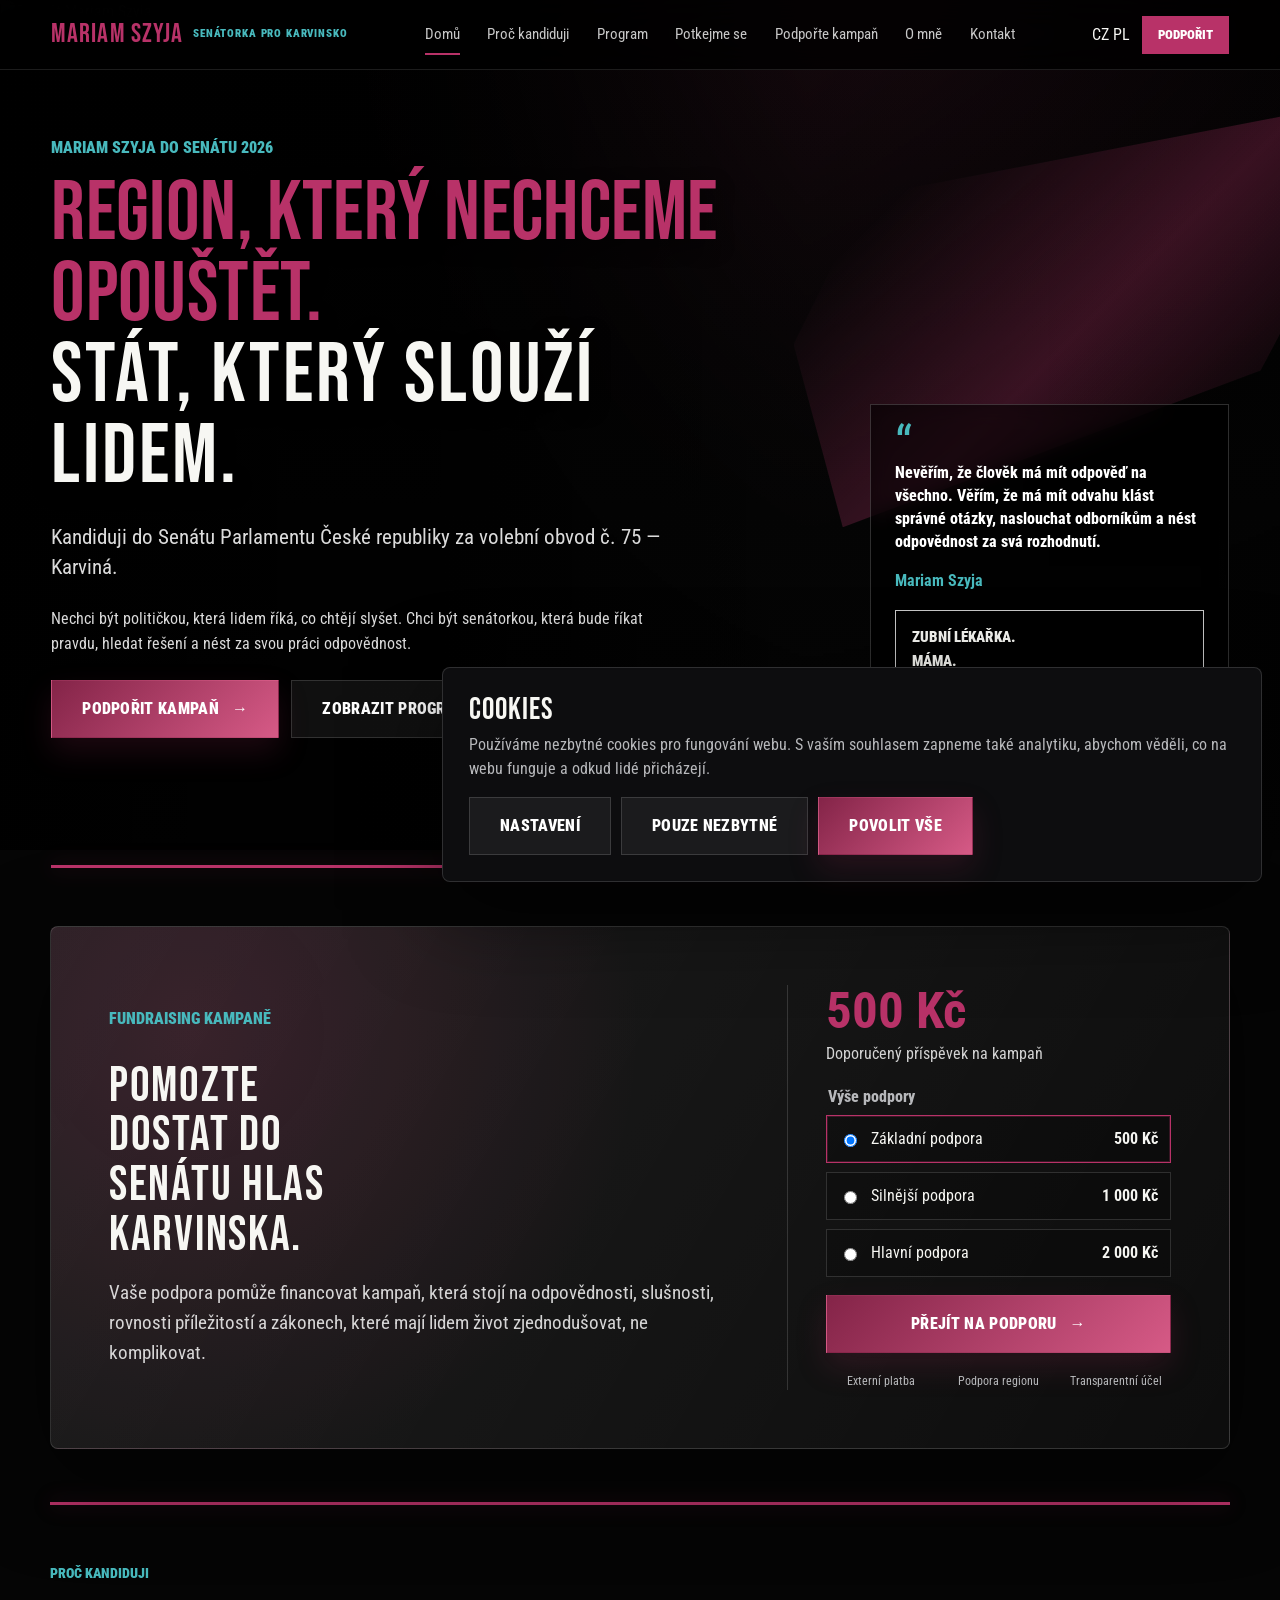
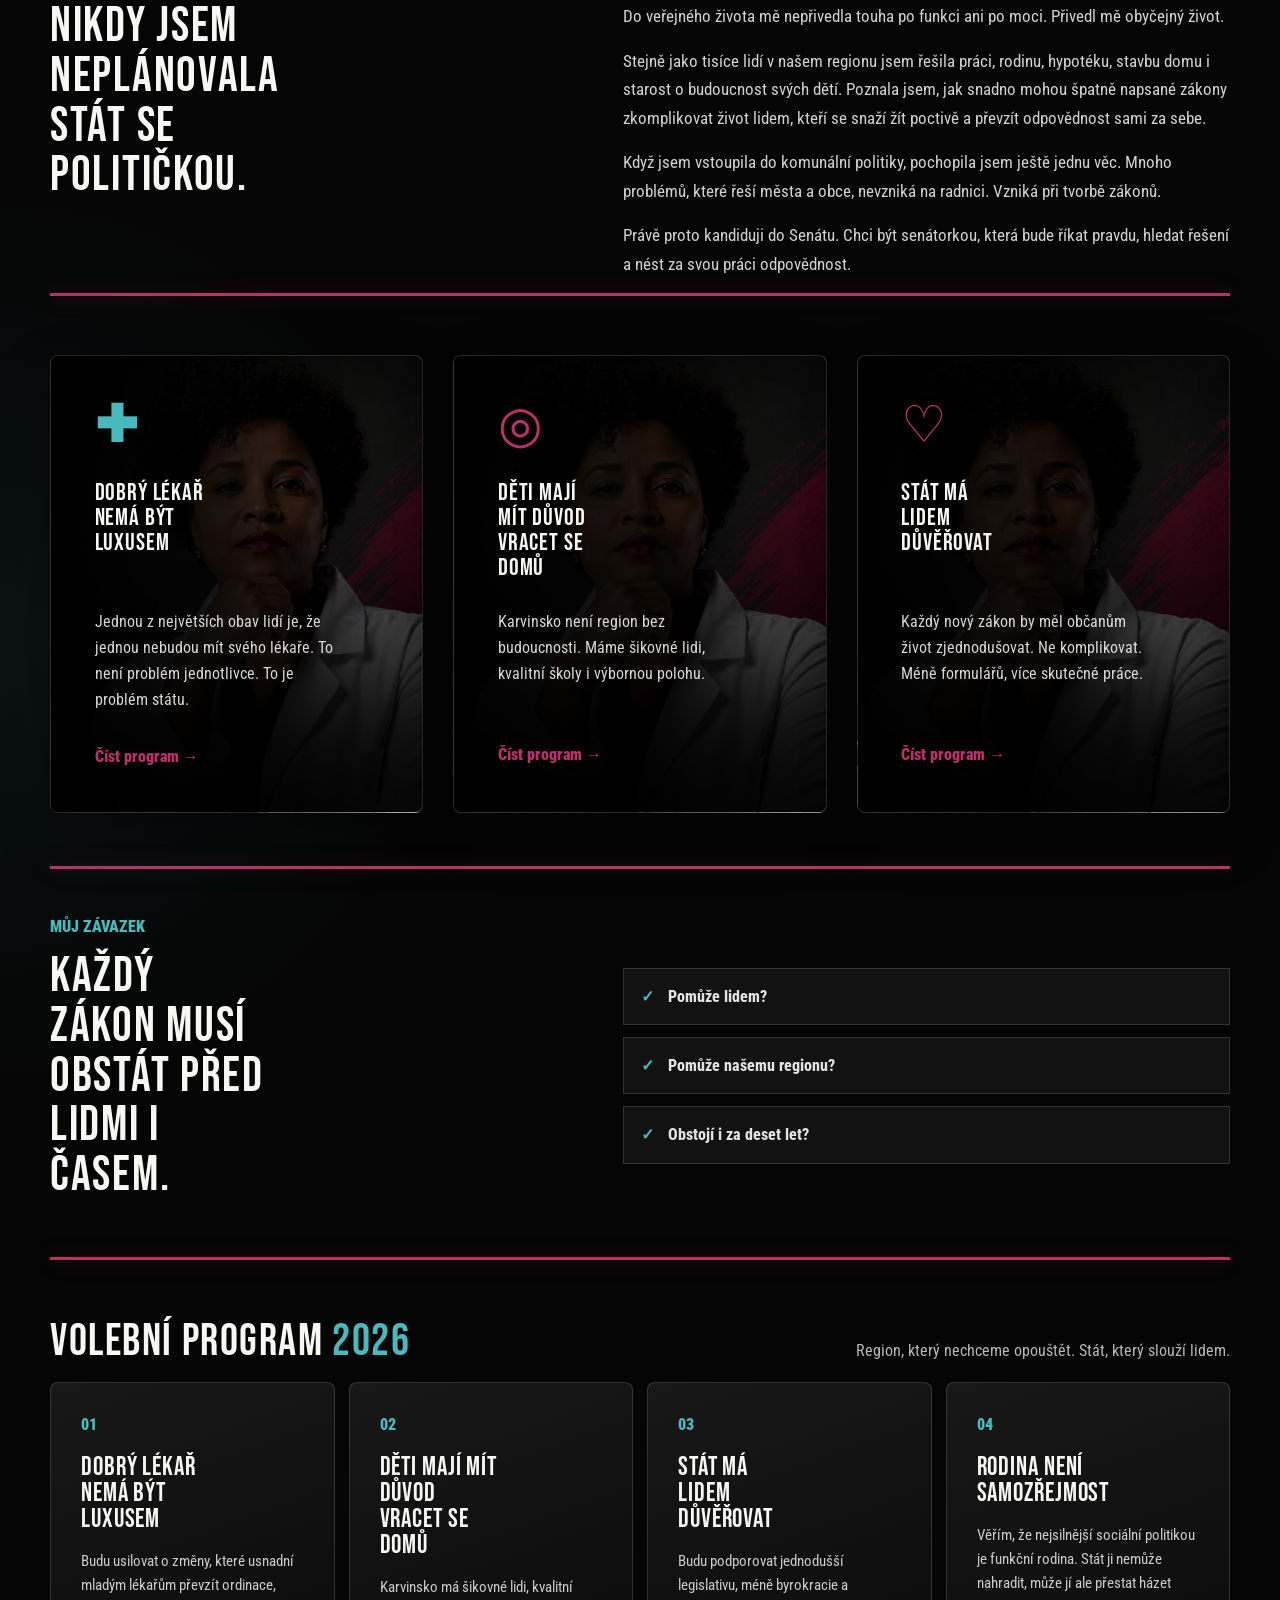
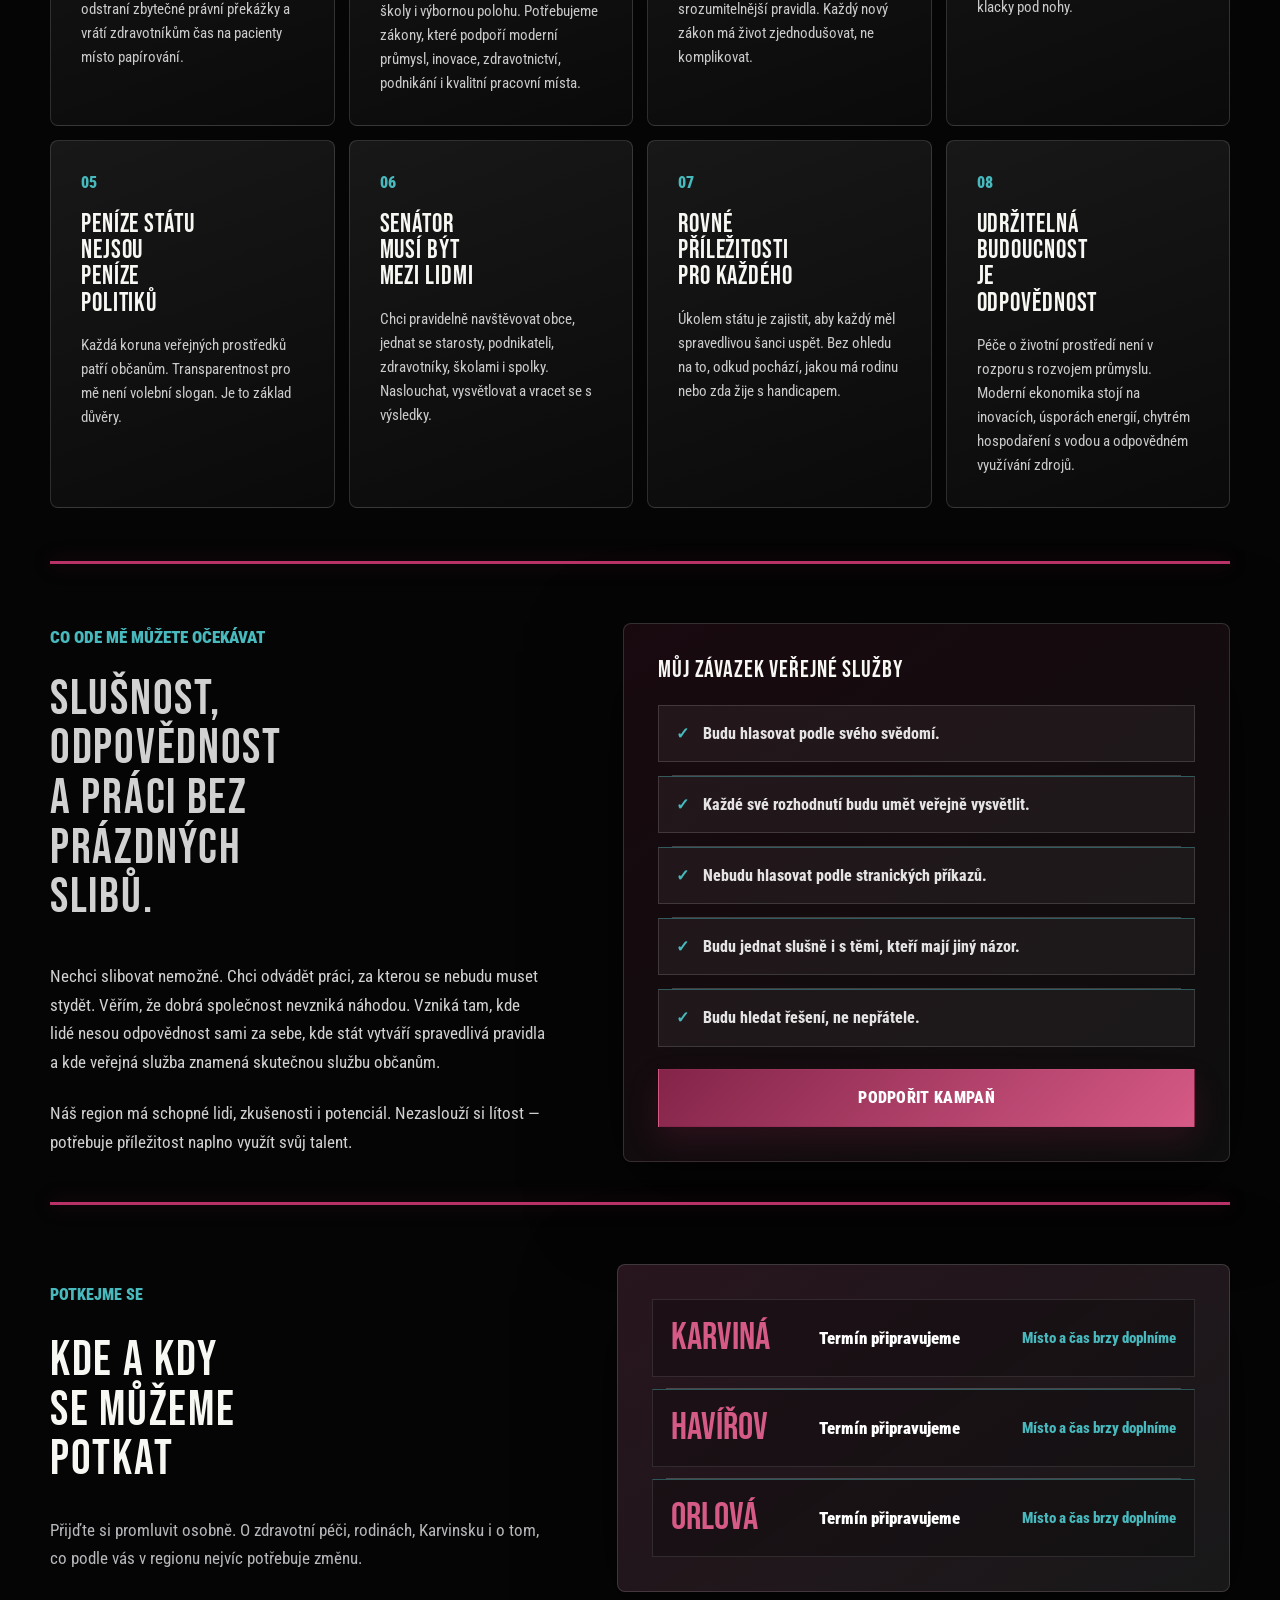
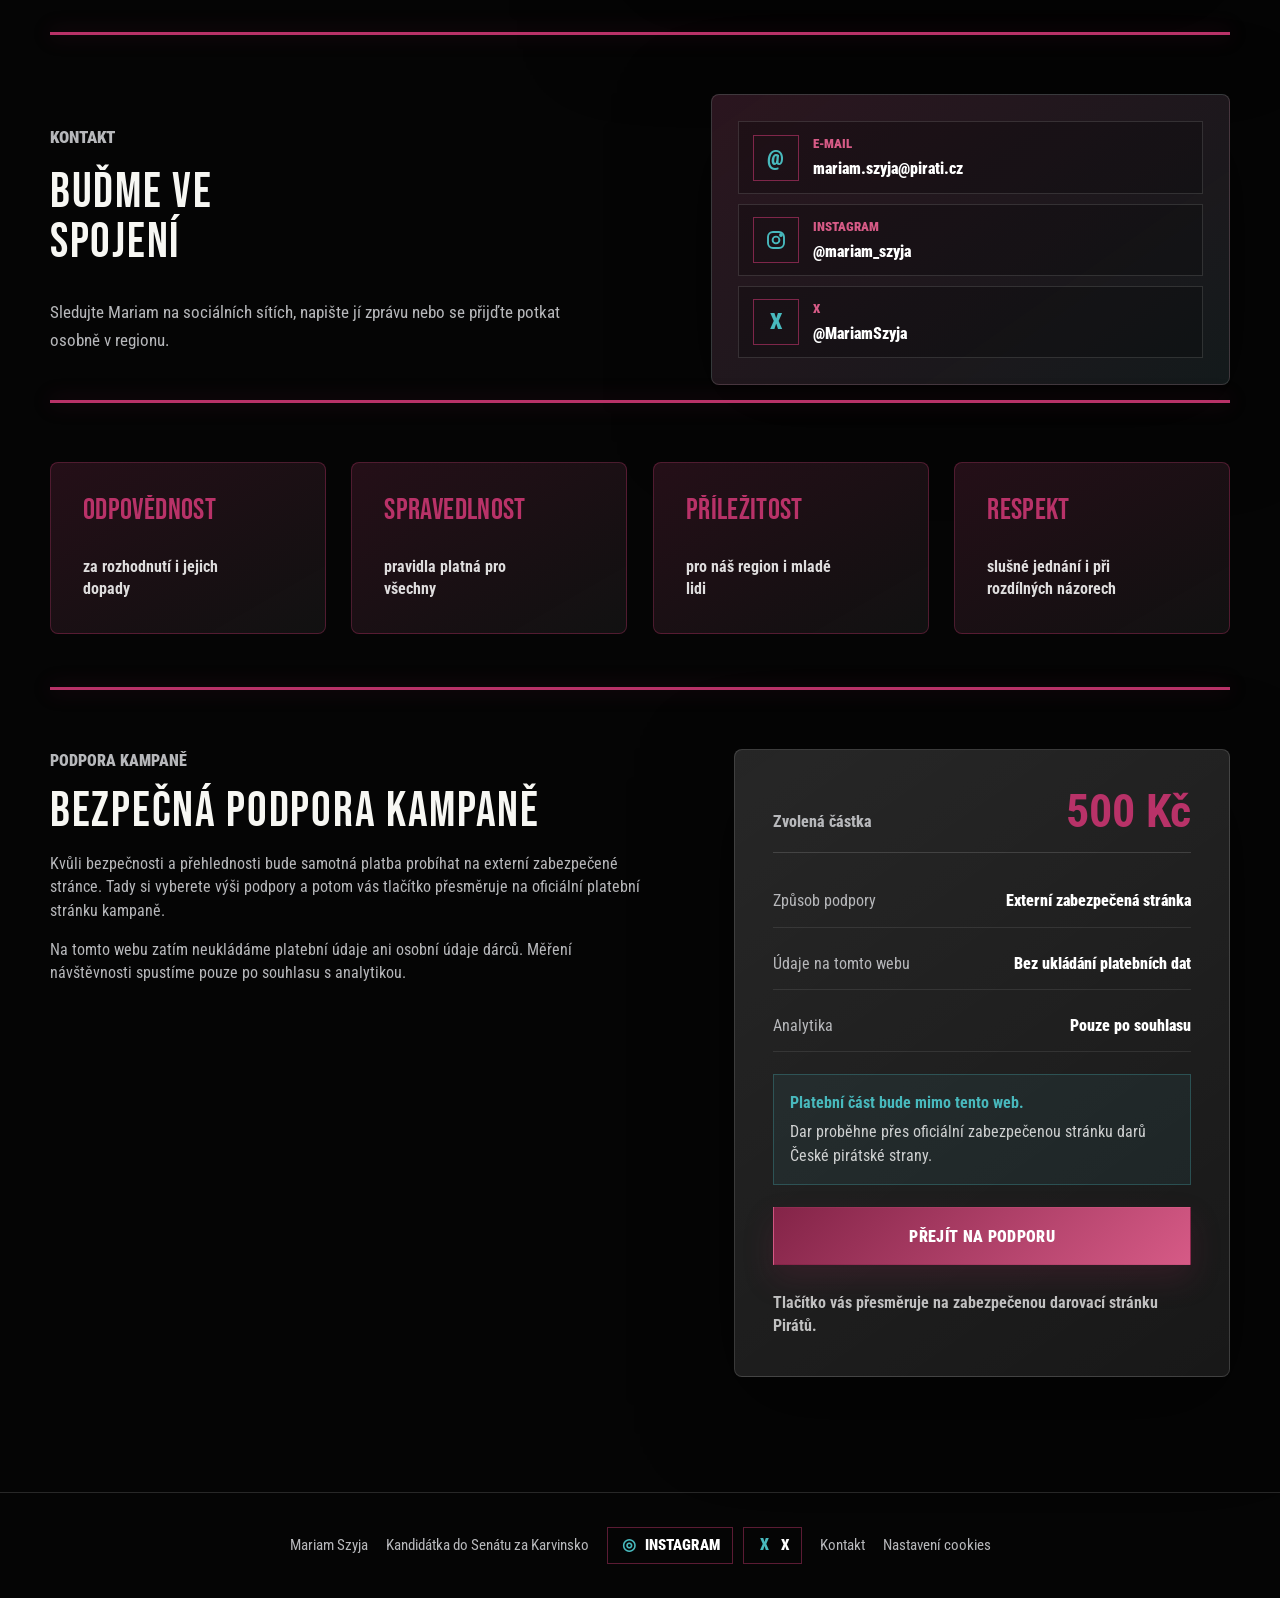
==== index.html @ 15483154 "Update index.html" ====
<!doctype html>
<html lang="cs">
  <head>
    <meta charset="utf-8" />
    <meta name="viewport" content="width=device-width, initial-scale=1" />
    <meta
      name="description"
      content="Fundraisingová podpora senátní kampaně Mariam Szyja za odpovědnost, rovné příležitosti a region, který nechceme opouštět."
    />
    <meta name="referrer" content="strict-origin-when-cross-origin" />
    <title>Mariam Szyja | Podpořte kampaň</title>
    <link rel="preconnect" href="https://fonts.googleapis.com" />
    <link rel="preconnect" href="https://fonts.gstatic.com" crossorigin />
    <link rel="alternate" hreflang="cs" href="https://mariamszyja.cz/" />
    <link rel="alternate" hreflang="pl" href="https://mariamszyja.cz/pl/" />
    <link
      href="https://fonts.googleapis.com/css2?family=Bebas+Neue&family=Roboto+Condensed:wght@400;500;700;900&display=swap"
      rel="stylesheet"
    />
    <link rel="stylesheet" href="styles.css" />
  </head>
  <body>
    <header class="site-header">
      <a class="brand" href="#uvod" aria-label="Mariam Szyja domů">
        <strong>Mariam Szyja</strong>
        <span>Senátorka pro Karvinsko</span>
      </a>
      <nav aria-label="Hlavní navigace">
        <a class="active" href="#uvod">Domů</a>
        <a href="#proc">Proč kandiduji</a>
        <a href="#program">Program</a>
        <a href="#potkejme-se">Potkejme se</a>
        <a href="#podpora">Podpořte kampaň</a>
        <a href="#omne">O mně</a>
        <a href="#kontakt">Kontakt</a>
      </nav>
      <div class="header-actions">
        <div class="language-switch" aria-label="Jazyk">
          <a class="active" href="index.html">CZ</a>
          <a href="pl/index.html">PL</a>
        </div>
        <a class="header-cta" href="#podpora">Podpořit</a>
      </div>
    </header>

    <main>
      <section class="hero" id="uvod">
        <img src="hero-mariam-real.jpg" alt="Portrét Mariam Szyja" />
        <div class="hero-shade"></div>
        <div class="hero-copy">
          <p class="eyebrow">Mariam Szyja do Senátu 2026</p>
          <h1><span>Region, který nechceme opouštět.</span> Stát, který slouží lidem.</h1>
          <p class="lead">
            Kandiduji do Senátu Parlamentu České republiky za volební obvod
            č. 75 — Karviná.
          </p>
          <p class="lead secondary-lead">
            Nechci být političkou, která lidem říká, co chtějí slyšet. Chci
            být senátorkou, která bude říkat pravdu, hledat řešení a nést za
            svou práci odpovědnost.
          </p>
          <div class="hero-actions">
            <a class="button primary" href="#podpora">Podpořit kampaň <span>→</span></a>
            <a class="button secondary" href="#program">Zobrazit program</a>
          </div>
        </div>
        <aside class="quote-panel" aria-label="Citát">
          <span class="quote-mark">“</span>
          <p>Nevěřím, že člověk má mít odpověď na všechno. Věřím, že má mít odvahu klást správné otázky, naslouchat odborníkům a nést odpovědnost za svá rozhodnutí.</p>
          <strong>Mariam Szyja</strong>
          <div class="role-box">
            <span>Zubní lékařka.</span>
            <span>Máma.</span>
            <span>Karvináčka.</span>
            <span>Kandidátka do Senátu.</span>
          </div>
        </aside>
      </section>

      <section class="fundraising-strip" id="podpora">
        <div class="fundraising-copy">
          <p class="eyebrow">Fundraising kampaně</p>
          <h2>Pomozte dostat do Senátu hlas Karvinska.</h2>
          <p>
            Vaše podpora pomůže financovat kampaň, která stojí na odpovědnosti,
            slušnosti, rovnosti příležitostí a zákonech, které mají lidem život
            zjednodušovat, ne komplikovat.
          </p>
        </div>
        <div class="donation-panel">
          <div class="price-line">
            <strong data-active-price>500 Kč</strong>
            <span>Doporučený příspěvek na kampaň</span>
          </div>
          <fieldset class="option-group">
            <legend>Výše podpory</legend>
            <label>
              <input type="radio" name="variant" value="support500" checked />
              <span>Základní podpora</span>
              <strong>500 Kč</strong>
            </label>
            <label>
              <input type="radio" name="variant" value="support1000" />
              <span>Silnější podpora</span>
              <strong>1 000 Kč</strong>
            </label>
            <label>
              <input type="radio" name="variant" value="support2000" />
              <span>Hlavní podpora</span>
              <strong>2 000 Kč</strong>
            </label>
          </fieldset>
          <div class="quantity is-hidden">
            <span>Množství</span>
            <button type="button" data-qty-minus aria-label="Snížit množství">−</button>
            <output data-qty>1</output>
            <button type="button" data-qty-plus aria-label="Zvýšit množství">+</button>
          </div>
          <button class="button primary wide" type="button" data-add-cart>Přejít na podporu <span>→</span></button>
          <div class="micro-benefits">
            <span>Externí platba</span>
            <span>Podpora regionu</span>
            <span>Transparentní účel</span>
          </div>
        </div>
      </section>

      <!-- Calendar sales block is intentionally hidden until the calendar is ready. Remove is-hidden and aria-hidden to restore it. -->
      <section class="product-strip is-hidden" id="produkt" aria-hidden="true">
        <div class="calendar-cover" aria-label="Náhled kalendáře">
          <div class="binder"></div>
          <div class="cover-art">
            <span>MARIAM</span>
            <strong>SZYJA</strong>
            <em>2027</em>
            <small>12 měsíců odvahy</small>
          </div>
        </div>
        <div class="product-copy">
          <h2>Kalendář Mariam Szyja 2027</h2>
          <p class="cyan">12 měsíců odvahy</p>
          <ul>
            <li>Inspirativní fotografie z našeho regionu</li>
            <li>Silné myšlenky, které spojují</li>
            <li>Podpora kampaně za dostupnější péči na Karvinsku</li>
          </ul>
        </div>
        <div class="buy-panel">
          <div class="price-line">
            <strong data-active-price>1 000 Kč</strong>
            <span>Limitovaná edice 2027 ks</span>
          </div>
          <fieldset class="option-group">
            <legend>Varianta</legend>
            <label>
              <input type="radio" name="calendarVariant" value="classic" checked />
              <span>Kalendář 2027</span>
              <strong>1 000 Kč</strong>
            </label>
            <label>
              <input type="radio" name="calendarVariant" value="gift" />
              <span>Dárkové balení</span>
              <strong>1 200 Kč</strong>
            </label>
            <label>
              <input type="radio" name="calendarVariant" value="set" />
              <span>Sada 3 kusů</span>
              <strong>2 700 Kč</strong>
            </label>
          </fieldset>
          <div class="quantity">
            <span>Množství</span>
            <button type="button" data-qty-minus aria-label="Snížit množství">−</button>
            <output data-qty>1</output>
            <button type="button" data-qty-plus aria-label="Zvýšit množství">+</button>
          </div>
          <button class="button primary wide" type="button" data-add-cart>Koupit teď <span>▢</span></button>
          <div class="micro-benefits">
            <span>Rychlé doručení</span>
            <span>Platba převodem</span>
            <span>Osobní odběr</span>
          </div>
        </div>
      </section>

      <section class="story-section" id="omne">
        <div class="section-kicker">Proč kandiduji</div>
        <div class="story-grid">
          <h2>Nikdy jsem neplánovala stát se političkou.</h2>
          <div class="story-copy">
            <p>
              Do veřejného života mě nepřivedla touha po funkci ani po moci.
              Přivedl mě obyčejný život.
            </p>
            <p>
              Stejně jako tisíce lidí v našem regionu jsem řešila práci,
              rodinu, hypotéku, stavbu domu i starost o budoucnost svých dětí.
              Poznala jsem, jak snadno mohou špatně napsané zákony zkomplikovat
              život lidem, kteří se snaží žít poctivě a převzít odpovědnost
              sami za sebe.
            </p>
            <p>
              Když jsem vstoupila do komunální politiky, pochopila jsem ještě
              jednu věc. Mnoho problémů, které řeší města a obce, nevzniká na
              radnici. Vzniká při tvorbě zákonů.
            </p>
            <p>
              Právě proto kandiduji do Senátu. Chci být senátorkou, která bude
              říkat pravdu, hledat řešení a nést za svou práci odpovědnost.
            </p>
          </div>
        </div>
      </section>

      <section class="reason-grid" id="proc">
        <article>
          <span class="card-icon cyan card-icon-left">✚</span>
          <h3>Dobrý lékař nemá být luxusem</h3>
          <p>
            Jednou z největších obav lidí je, že jednou nebudou mít svého
            lékaře. To není problém jednotlivce. To je problém státu.
          </p>
          <a href="#program">Číst program →</a>
        </article>
        <article id="pece">
          <span class="card-icon magenta card-icon-left">◎</span>
          <h3>Děti mají mít důvod vracet se domů</h3>
          <p>
            Karvinsko není region bez budoucnosti. Máme šikovné lidi, kvalitní
            školy i výbornou polohu.
          </p>
          <a href="#program">Číst program →</a>
        </article>
        <article id="duvera">
          <span class="card-icon magenta card-icon-left">♡</span>
          <h3>Stát má lidem důvěřovat</h3>
          <p>
            Každý nový zákon by měl občanům život zjednodušovat. Ne komplikovat.
            Méně formulářů, více skutečné práce.
          </p>
          <a href="#program">Číst program →</a>
        </article>
      </section>

      <section class="campaign-section" id="zavazek">
        <div>
          <p class="eyebrow">Můj závazek</p>
          <h2>Každý zákon musí obstát před lidmi i časem.</h2>
        </div>
        <div class="priority-list">
          <span>Pomůže lidem?</span>
          <span>Pomůže našemu regionu?</span>
          <span>Obstojí i za deset let?</span>
        </div>
      </section>

      <section class="program-section" id="program">
        <div class="section-head program-head">
          <h2>Volební program <span>2026</span></h2>
          <p>
            Region, který nechceme opouštět. Stát, který slouží lidem.
          </p>
        </div>
        <div class="program-grid">
          <article>
            <span>01</span>
            <h3>Dobrý lékař nemá být luxusem</h3>
            <p>
              Budu usilovat o změny, které usnadní mladým lékařům převzít
              ordinace, odstraní zbytečné právní překážky a vrátí zdravotníkům
              čas na pacienty místo papírování.
            </p>
          </article>
          <article>
            <span>02</span>
            <h3>Děti mají mít důvod vracet se domů</h3>
            <p>
              Karvinsko má šikovné lidi, kvalitní školy i výbornou polohu.
              Potřebujeme zákony, které podpoří moderní průmysl, inovace,
              zdravotnictví, podnikání i kvalitní pracovní místa.
            </p>
          </article>
          <article>
            <span>03</span>
            <h3>Stát má lidem důvěřovat</h3>
            <p>
              Budu podporovat jednodušší legislativu, méně byrokracie a
              srozumitelnější pravidla. Každý nový zákon má život zjednodušovat,
              ne komplikovat.
            </p>
          </article>
          <article>
            <span>04</span>
            <h3>Rodina není samozřejmost</h3>
            <p>
              Věřím, že nejsilnější sociální politikou je funkční rodina. Stát
              ji nemůže nahradit, může jí ale přestat házet klacky pod nohy.
            </p>
          </article>
          <article>
            <span>05</span>
            <h3>Peníze státu nejsou peníze politiků</h3>
            <p>
              Každá koruna veřejných prostředků patří občanům. Transparentnost
              pro mě není volební slogan. Je to základ důvěry.
            </p>
          </article>
          <article>
            <span>06</span>
            <h3>Senátor musí být mezi lidmi</h3>
            <p>
              Chci pravidelně navštěvovat obce, jednat se starosty,
              podnikateli, zdravotníky, školami i spolky. Naslouchat,
              vysvětlovat a vracet se s výsledky.
            </p>
          </article>
          <article>
            <span>07</span>
            <h3>Rovné příležitosti pro každého</h3>
            <p>
              Úkolem státu je zajistit, aby každý měl spravedlivou šanci uspět.
              Bez ohledu na to, odkud pochází, jakou má rodinu nebo zda žije s
              handicapem.
            </p>
          </article>
          <article>
            <span>08</span>
            <h3>Udržitelná budoucnost je odpovědnost</h3>
            <p>
              Péče o životní prostředí není v rozporu s rozvojem průmyslu.
              Moderní ekonomika stojí na inovacích, úsporách energií, chytrém
              hospodaření s vodou a odpovědném využívání zdrojů.
            </p>
          </article>
        </div>
      </section>

      <section class="support-section">
        <div class="support-copy">
          <p class="eyebrow">Co ode mě můžete očekávat</p>
          <h2>Slušnost, odpovědnost a práci bez prázdných slibů.</h2>
          <p>
            Nechci slibovat nemožné. Chci odvádět práci, za kterou se nebudu
            muset stydět. Věřím, že dobrá společnost nevzniká náhodou. Vzniká
            tam, kde lidé nesou odpovědnost sami za sebe, kde stát vytváří
            spravedlivá pravidla a kde veřejná služba znamená skutečnou službu
            občanům.
          </p>
          <p>
            Náš region má schopné lidi, zkušenosti i potenciál. Nezaslouží si
            lítost — potřebuje příležitost naplno využít svůj talent.
          </p>
        </div>
        <div class="support-list">
          <h3>Můj závazek veřejné služby</h3>
          <ul>
            <li>Budu hlasovat podle svého svědomí.</li>
            <li>Každé své rozhodnutí budu umět veřejně vysvětlit.</li>
            <li>Nebudu hlasovat podle stranických příkazů.</li>
            <li>Budu jednat slušně i s těmi, kteří mají jiný názor.</li>
            <li>Budu hledat řešení, ne nepřátele.</li>
          </ul>
          <a class="button primary wide" href="#podpora">Podpořit kampaň</a>
        </div>
      </section>

      <section class="meet-section" id="potkejme-se">
        <div class="meet-copy">
          <p class="eyebrow">Potkejme se</p>
          <h2>Kde a kdy se můžeme potkat</h2>
          <p>
            Přijďte si promluvit osobně. O zdravotní péči, rodinách, Karvinsku
            i o tom, co podle vás v regionu nejvíc potřebuje změnu.
          </p>
        </div>
        <div class="meet-card">
          <article>
            <span>Karviná</span>
            <strong>Termín připravujeme</strong>
            <small>Místo a čas brzy doplníme</small>
          </article>
          <article>
            <span>Havířov</span>
            <strong>Termín připravujeme</strong>
            <small>Místo a čas brzy doplníme</small>
          </article>
          <article>
            <span>Orlová</span>
            <strong>Termín připravujeme</strong>
            <small>Místo a čas brzy doplníme</small>
          </article>
        </div>
      </section>

      <section class="contact-section" id="kontakt">
        <div class="contact-copy">
          <p class="eyebrow">Kontakt</p>
          <h2>Buďme ve spojení</h2>
          <p>
            Sledujte Mariam na sociálních sítích, napište jí zprávu nebo se
            přijďte potkat osobně v regionu.
          </p>
        </div>
        <div class="contact-card">
          <a class="contact-link" href="mailto:mariam.szyja@pirati.cz">
            <span class="contact-icon" aria-hidden="true">@</span>
            <span>
              <small>E-mail</small>
              <strong>mariam.szyja@pirati.cz</strong>
            </span>
          </a>
          <a class="contact-link" href="https://www.instagram.com/mariam_szyja/" target="_blank" rel="noopener noreferrer">
            <span class="contact-icon" aria-hidden="true">
              <svg viewBox="0 0 24 24" role="img" focusable="false">
                <rect x="4" y="4" width="16" height="16" rx="5"></rect>
                <circle cx="12" cy="12" r="3.4"></circle>
                <circle cx="17" cy="7" r="1"></circle>
              </svg>
            </span>
            <span>
              <small>Instagram</small>
              <strong>@mariam_szyja</strong>
            </span>
          </a>
          <a class="contact-link" href="https://x.com/MariamSzyja" target="_blank" rel="noopener noreferrer">
            <span class="contact-icon" aria-hidden="true">
              X
            </span>
            <span>
              <small>X</small>
              <strong>@MariamSzyja</strong>
            </span>
          </a>
        </div>
      </section>

      <!-- Calendar previews are intentionally hidden until final calendar pages exist. -->
      <section class="preview is-hidden" id="nahled" aria-hidden="true">
        <div class="section-head">
          <h2>Náhled kalendáře <span>2027</span></h2>
          <a href="#produkt">Zobrazit více náhledů →</a>
        </div>
        <div class="month-row" aria-label="Náhledy měsíců">
          <article><span>Leden</span><strong>01</strong></article>
          <article><span>Únor</span><strong>02</strong></article>
          <article><span>Březen</span><strong>03</strong></article>
          <article><span>Duben</span><strong>04</strong></article>
          <article><span>Květen</span><strong>05</strong></article>
          <article><span>Červen</span><strong>06</strong></article>
        </div>
      </section>

      <section class="stats">
        <div><strong>Odpovědnost</strong><span>za rozhodnutí i jejich dopady</span></div>
        <div><strong>Spravedlnost</strong><span>pravidla platná pro všechny</span></div>
        <div><strong>Příležitost</strong><span>pro náš region i mladé lidi</span></div>
        <div><strong>Respekt</strong><span>slušné jednání i při rozdílných názorech</span></div>
      </section>

      <section class="checkout transfer-section" id="objednavka">
        <div class="section-copy">
          <p class="eyebrow">Podpora kampaně</p>
          <h2>Bezpečná podpora kampaně</h2>
          <p>
            Kvůli bezpečnosti a přehlednosti bude samotná platba probíhat na
            externí zabezpečené stránce. Tady si vyberete výši podpory a potom
            vás tlačítko přesměruje na oficiální platební stránku kampaně.
          </p>
          <p>
            Na tomto webu zatím neukládáme platební údaje ani osobní údaje
            dárců. Měření návštěvnosti spustíme pouze po souhlasu s analytikou.
          </p>
        </div>
        <div class="transfer-card">
          <div class="transfer-card-head">
            <span>Zvolená částka</span>
            <strong data-order-total data-transfer-amount>500 Kč</strong>
          </div>
          <dl class="transfer-details">
            <div>
              <dt>Způsob podpory</dt>
              <dd>Externí zabezpečená stránka</dd>
            </div>
            <div>
              <dt>Údaje na tomto webu</dt>
              <dd>Bez ukládání platebních dat</dd>
            </div>
            <div>
              <dt>Analytika</dt>
              <dd>Pouze po souhlasu</dd>
            </div>
          </dl>
          <div class="transfer-note">
            <strong>Platební část bude mimo tento web.</strong>
            <span>Dar proběhne přes oficiální zabezpečenou stránku darů České pirátské strany.</span>
          </div>
          <button class="button primary wide" type="button" data-add-cart>Přejít na podporu</button>
          <p class="transfer-ready">Tlačítko vás přesměruje na zabezpečenou darovací stránku Pirátů.</p>
        </div>
      </section>
    </main>

    <div class="cookie-banner" data-cookie-banner role="dialog" aria-label="Nastavení cookies">
      <div class="cookie-summary">
        <h2>Cookies</h2>
        <p>
          Používáme nezbytné cookies pro fungování webu. S vaším souhlasem zapneme také
          analytiku, abychom věděli, co na webu funguje a odkud lidé přicházejí.
        </p>
      </div>
      <div class="cookie-actions">
        <button class="button secondary" type="button" data-cookie-settings>Nastavení</button>
        <button class="button secondary" type="button" data-cookie-essential>Pouze nezbytné</button>
        <button class="button primary" type="button" data-cookie-all>Povolit vše</button>
      </div>
      <div class="cookie-settings is-hidden" data-cookie-settings-panel>
        <label>
          <span>
            <strong>Nezbytné cookies</strong>
            <small>Nutné pro správné fungování webu.</small>
          </span>
          <input type="checkbox" checked disabled />
        </label>
        <label>
          <span>
            <strong>Analytické cookies</strong>
            <small>Pomáhají měřit návštěvnost a zlepšovat obsah webu.</small>
          </span>
          <input type="checkbox" data-cookie-category="analytics" />
        </label>
        <label>
          <span>
            <strong>Marketingové cookies</strong>
            <small>Pomáhají vyhodnocovat kampaně a odkazy na podporu.</small>
          </span>
          <input type="checkbox" data-cookie-category="marketing" />
        </label>
        <div class="cookie-settings-actions">
          <button class="button secondary" type="button" data-cookie-essential>Odmítnout volitelné</button>
          <button class="button primary" type="button" data-cookie-save>Uložit nastavení</button>
        </div>
      </div>
    </div>
    <footer>
      <a href="#uvod">Mariam Szyja</a>
      <span>Kandidátka do Senátu za Karvinsko</span>
      <div class="footer-social" aria-label="Sociální sítě">
        <a href="https://www.instagram.com/mariam_szyja/" target="_blank" rel="noopener noreferrer"><span aria-hidden="true">◎</span> Instagram</a>
        <a href="https://x.com/MariamSzyja" target="_blank" rel="noopener noreferrer"><span aria-hidden="true">X</span> X</a>
      </div>
      <a href="#kontakt">Kontakt</a>
      <button class="footer-link" type="button" data-cookie-reset>Nastavení cookies</button>
    </footer>

    <script src="script.js"></script>
  </body>
</html>
---- styles.css ----
﻿:root {
  --black: #050505;
  --panel: #111213;
  --panel-soft: #171819;
  --ink: #f7f7f3;
  --muted: #b7b8bb;
  --line: rgba(255, 255, 255, 0.14);
  --magenta: #b83268;
  --magenta-dark: #842448;
  --magenta-soft: #d65a86;
  --cyan: #48b9bd;
  --white: #ffffff;
  --shadow: 0 28px 90px rgba(0, 0, 0, 0.55);
  --divider-gap: clamp(42px, 5vw, 62px);
  --font-ui: "Roboto Condensed", "Segoe UI", Arial, sans-serif;
  --font-display: "Bebas Neue", "Arial Narrow", "Roboto Condensed", Arial, sans-serif;
}

* {
  box-sizing: border-box;
}

html {
  scroll-behavior: smooth;
}

body {
  margin: 0;
  color: var(--ink);
  background:
    radial-gradient(circle at 70% 0%, rgba(184, 50, 104, 0.12), transparent 34rem),
    radial-gradient(circle at 0% 35%, rgba(72, 185, 189, 0.08), transparent 28rem),
    var(--black);
  font-family: var(--font-ui);
  line-height: 1.45;
}

a {
  color: inherit;
  text-decoration: none;
}

button,
input,
select {
  font: inherit;
}

.site-header {
  position: fixed;
  top: 0;
  left: 0;
  right: 0;
  z-index: 30;
  display: grid;
  grid-template-columns: auto 1fr auto;
  align-items: center;
  gap: 22px;
  min-height: 70px;
  padding: 10px clamp(18px, 4vw, 56px);
  border-bottom: 1px solid rgba(255, 255, 255, 0.11);
  background: rgba(0, 0, 0, 0.78);
  backdrop-filter: blur(16px);
}

.brand {
  display: inline-flex;
  align-items: center;
  gap: 10px;
  line-height: 1;
  text-transform: uppercase;
  white-space: nowrap;
}

.brand strong {
  color: var(--magenta);
  font-family: var(--font-display);
  font-size: clamp(1.25rem, 2.1vw, 1.85rem);
  font-weight: 400;
  letter-spacing: 0.04em;
}

.brand span {
  color: var(--cyan);
  max-width: none;
  font-family: var(--font-ui);
  font-size: 0.66rem;
  font-weight: 900;
  letter-spacing: 0.08em;
  line-height: 1;
}

nav {
  display: flex;
  justify-content: center;
  gap: clamp(16px, 2.15vw, 38px);
  color: rgba(255, 255, 255, 0.78);
  font-family: var(--font-ui);
  font-size: 0.92rem;
}

nav a {
  position: relative;
  padding: 10px 0;
}

nav a.active::after,
nav a:hover::after {
  content: "";
  position: absolute;
  left: 0;
  right: 0;
  bottom: 0;
  height: 2px;
  background: var(--magenta);
}

.header-actions {
  display: flex;
  align-items: center;
  gap: 12px;
}

.header-cta {
  display: inline-flex;
  align-items: center;
  justify-content: center;
  min-height: 38px;
  padding: 0 16px;
  background: var(--magenta);
  color: var(--white);
  font-family: var(--font-ui);
  font-size: 0.82rem;
  font-weight: 900;
  text-transform: uppercase;
}

.icon-button,
.cart-button,
.close,
.quantity button {
  border: 1px solid transparent;
  color: var(--white);
  background: transparent;
  cursor: pointer;
}

.icon-button {
  width: 42px;
  height: 42px;
  font-size: 2rem;
}

.cart-button {
  position: relative;
  display: grid;
  place-items: center;
  width: 42px;
  height: 42px;
  font-size: 1.45rem;
}

.cart-button strong {
  position: absolute;
  top: 0;
  right: -2px;
  display: grid;
  place-items: center;
  min-width: 18px;
  height: 18px;
  padding: 0 4px;
  border-radius: 99px;
  background: var(--magenta);
  font-family: var(--font-ui);
  font-size: 0.68rem;
}

.hero {
  position: relative;
  min-height: 850px;
  padding: 112px clamp(22px, 4vw, 56px) clamp(54px, 7vw, 92px);
  overflow: hidden;
  isolation: isolate;
}

.hero > img {
  position: absolute;
  inset: 0;
  z-index: -3;
  width: 100%;
  height: 100%;
  object-fit: cover;
  object-position: 56% top;
  filter: saturate(1.08) contrast(1.1) brightness(0.94);
}

.hero-shade {
  position: absolute;
  inset: 0;
  z-index: -2;
  background:
    linear-gradient(90deg, rgba(0, 0, 0, 0.96) 0%, rgba(0, 0, 0, 0.76) 34%, rgba(0, 0, 0, 0.05) 63%, rgba(0, 0, 0, 0.44) 100%),
    linear-gradient(180deg, rgba(0, 0, 0, 0.08), #050505 100%);
}

.hero::after {
  content: "";
  position: absolute;
  top: 92px;
  right: -10vw;
  z-index: -1;
  width: 48vw;
  height: 34vw;
  min-width: 430px;
  min-height: 310px;
  background: linear-gradient(135deg, transparent 20%, rgba(184, 50, 104, 0.68), transparent 80%);
  clip-path: polygon(12% 24%, 100% 0, 76% 64%, 8% 100%, 0 58%);
  opacity: 0.42;
  mix-blend-mode: screen;
}

.hero-copy {
  width: min(720px, 100%);
  padding-top: 24px;
}

.eyebrow {
  margin: 0 0 14px;
  color: var(--cyan);
  font-family: var(--font-ui);
  font-weight: 900;
  letter-spacing: 0;
  text-transform: uppercase;
}

h1,
h2,
h3,
p {
  margin-top: 0;
}

h1,
h2,
h3 {
  font-family: var(--font-display);
  font-weight: 400;
  text-transform: uppercase;
  line-height: 1.02;
  letter-spacing: 0.035em;
}

h1 {
  max-width: 700px;
  margin-bottom: 24px;
  font-size: clamp(3.25rem, 6.6vw, 7.35rem);
  line-height: 0.96;
  text-shadow: 0 8px 20px rgba(0, 0, 0, 0.44);
}

h1 span {
  display: block;
  color: var(--magenta);
  letter-spacing: 0.005em;
}

h2 {
  margin-bottom: 16px;
  font-size: clamp(2rem, 3.8vw, 4.25rem);
}

h3 {
  margin-bottom: 14px;
  font-size: clamp(1.45rem, 1.9vw, 2rem);
}

.lead {
  max-width: 650px;
  margin-bottom: 24px;
  color: rgba(255, 255, 255, 0.86);
  font-family: var(--font-ui);
  font-size: clamp(1.1rem, 1.65vw, 1.45rem);
  line-height: 1.42;
}

.secondary-lead {
  max-width: 610px;
  font-size: clamp(0.98rem, 1.25vw, 1.12rem);
  line-height: 1.58;
}

.hero-actions {
  display: flex;
  flex-wrap: wrap;
  gap: 12px;
}

.lead strong {
  color: var(--cyan);
}

.button {
  display: inline-flex;
  align-items: center;
  justify-content: center;
  gap: 13px;
  min-height: 58px;
  padding: 0 30px;
  border: 1px solid transparent;
  cursor: pointer;
  font-family: var(--font-ui);
  font-weight: 900;
  letter-spacing: 0.02em;
  text-align: center;
  text-transform: uppercase;
}

.button.primary {
  color: var(--white);
  background: linear-gradient(135deg, var(--magenta-dark), var(--magenta-soft));
  box-shadow: 0 14px 30px rgba(132, 36, 72, 0.22);
}

.button.primary:hover {
  background: linear-gradient(135deg, var(--magenta-dark), var(--magenta));
}

.button.secondary {
  color: var(--white);
  border-color: var(--line);
  background: rgba(255, 255, 255, 0.06);
}

.wide {
  width: 100%;
}

.quote-panel {
  position: absolute;
  top: auto;
  right: clamp(22px, 4vw, 56px);
  bottom: clamp(54px, 7vw, 92px);
  left: auto;
  width: min(360px, 28vw);
  padding: 22px 24px;
  background: rgba(0, 0, 0, 0.62);
  border: 1px solid rgba(255, 255, 255, 0.18);
  backdrop-filter: blur(10px);
}

.quote-mark {
  display: block;
  color: var(--cyan);
  font-size: 3.2rem;
  line-height: 0.7;
}

.quote-panel p,
.quote-panel strong {
  font-family: var(--font-ui);
}

.quote-panel p {
  color: var(--white);
  font-size: 0.98rem;
  font-weight: 800;
}

.quote-panel strong {
  color: var(--cyan);
}

.role-box {
  display: grid;
  gap: 2px;
  margin-top: 18px;
  padding: 16px;
  border: 1px solid rgba(255, 255, 255, 0.78);
  font-family: var(--font-ui);
  font-size: 0.94rem;
  font-weight: 900;
  text-transform: uppercase;
}

.role-box span:last-child {
  color: var(--cyan);
}

.product-strip,
.fundraising-strip,
.reason-grid,
.preview,
.stats,
.checkout,
.story-section,
.campaign-section,
.support-section,
.meet-section,
.contact-section,
.program-section {
  width: min(1180px, calc(100% - 78px));
  margin-inline: auto;
}

.is-hidden {
  display: none !important;
}

.story-section,
.campaign-section,
.support-section,
.meet-section,
.contact-section,
.program-section,
.preview,
.stats,
.checkout {
  scroll-margin-top: 92px;
}

.product-strip {
  position: relative;
  z-index: 2;
  display: grid;
  grid-template-columns: minmax(280px, 0.95fr) minmax(300px, 0.95fr) minmax(280px, 0.72fr);
  gap: clamp(28px, 4.2vw, 62px);
  align-items: stretch;
  margin-top: clamp(40px, 6vw, 76px);
  padding: clamp(28px, 4vw, 48px);
  border: 1px solid var(--line);
  border-radius: 8px;
  background: linear-gradient(145deg, rgba(255, 255, 255, 0.1), rgba(255, 255, 255, 0.03));
  box-shadow: var(--shadow);
  backdrop-filter: blur(10px);
}

.fundraising-strip {
  position: relative;
  z-index: 2;
  display: grid;
  grid-template-columns: minmax(0, 1.15fr) minmax(320px, 0.72fr);
  gap: clamp(30px, 5vw, 78px);
  align-items: center;
  margin-top: clamp(40px, 6vw, 76px);
  padding: clamp(30px, 5vw, 58px);
  border: 1px solid var(--line);
  border-radius: 8px;
  background:
    linear-gradient(120deg, rgba(255, 255, 255, 0.1), rgba(255, 255, 255, 0.035)),
    radial-gradient(circle at 12% 20%, rgba(184, 50, 104, 0.18), transparent 28rem);
  box-shadow: var(--shadow);
}

.fundraising-strip::before,
.story-section::before,
.reason-grid::before,
.campaign-section::before,
.program-section::before,
.support-section::before,
.meet-section::before,
.contact-section::before,
.stats::before,
.checkout::before {
  content: "";
  position: absolute;
  left: 0;
  right: 0;
  top: 0;
  height: 3px;
  background: var(--magenta);
  box-shadow: 0 0 20px rgba(184, 50, 104, 0.34);
  pointer-events: none;
}

.fundraising-strip::before,
.reason-grid::before,
.stats::before {
  top: calc(-1 * var(--divider-gap));
}

.story-section::before,
.campaign-section::before,
.support-section::before {
  top: calc(clamp(72px, 9vw, 118px) - var(--divider-gap));
}

.meet-section::before {
  top: calc(clamp(64px, 8vw, 104px) - var(--divider-gap));
}

.contact-section::before {
  top: calc(clamp(64px, 8vw, 104px) - var(--divider-gap));
}

.program-section::before {
  top: calc(clamp(62px, 8vw, 104px) - var(--divider-gap));
}

.checkout::before {
  top: calc(clamp(76px, 9vw, 118px) - var(--divider-gap));
}

.fundraising-copy {
  display: grid;
  gap: 18px;
}

.fundraising-copy h2 {
  max-width: 13ch;
  margin: 0;
}

.fundraising-copy p:not(.eyebrow) {
  max-width: 680px;
  margin: 0;
  color: rgba(255, 255, 255, 0.82);
  font-family: var(--font-ui);
  font-size: clamp(1.05rem, 1.45vw, 1.28rem);
  line-height: 1.62;
}

.donation-panel {
  display: grid;
  align-content: center;
  padding-left: clamp(24px, 3vw, 44px);
  border-left: 1px solid var(--line);
}

.calendar-cover {
  position: relative;
  min-height: clamp(300px, 30vw, 390px);
  perspective: 900px;
}

.binder {
  position: absolute;
  top: 12px;
  left: 12%;
  right: 18%;
  height: 15px;
  border-radius: 99px;
  background: repeating-linear-gradient(90deg, #c7c7c7 0 5px, transparent 5px 15px);
  opacity: 0.8;
}

.cover-art {
  position: absolute;
  inset: 38px 8% 10px 0;
  display: grid;
  align-content: center;
  padding: 28px;
  transform: rotateX(4deg) rotateY(-13deg);
  border: 1px solid rgba(255, 255, 255, 0.22);
  border-radius: 4px;
  background:
    linear-gradient(140deg, transparent, rgba(184, 50, 104, 0.66) 58%, transparent 70%),
    url("hero-person-campaign-v2.png") center / cover,
    #121212;
  box-shadow: 18px 24px 45px rgba(0, 0, 0, 0.62);
}

.cover-art span,
.cover-art small {
  font-family: var(--font-ui);
  font-weight: 900;
  text-transform: uppercase;
}

.cover-art span {
  font-size: 1.6rem;
}

.cover-art strong {
  color: var(--magenta);
  font-size: clamp(2.8rem, 6vw, 5.4rem);
  line-height: 0.86;
}

.cover-art em {
  color: var(--cyan);
  font-size: clamp(2.1rem, 4vw, 4rem);
  font-style: normal;
}

.cover-art small {
  max-width: 12ch;
  color: var(--white);
}

.product-copy p,
.product-copy li,
.buy-panel span,
.micro-benefits,
.reason-grid p,
.reason-grid a,
.section-head a,
.stats span,
.checkout p,
.order-form,
footer,
.form-note {
  font-family: var(--font-ui);
}

@media (min-width: 1700px) {
  .site-header {
    padding-inline: calc((100vw - 1480px) / 2);
  }

  .hero {
    min-height: 900px;
    padding-inline: max(56px, calc((100vw - 1480px) / 2));
  }

  .hero > img {
    object-position: 54% top;
  }

  .hero-shade {
    background:
      linear-gradient(90deg, rgba(0, 0, 0, 0.98) 0%, rgba(0, 0, 0, 0.82) 28%, rgba(0, 0, 0, 0.08) 58%, rgba(0, 0, 0, 0.58) 100%),
      linear-gradient(180deg, rgba(0, 0, 0, 0.08), #050505 100%);
  }

  .hero-copy {
    width: min(760px, 42vw);
  }

  .quote-panel {
    right: max(56px, calc((100vw - 1480px) / 2));
    width: 380px;
  }

  .fundraising-strip {
    grid-template-columns: minmax(0, 1.25fr) minmax(420px, 0.72fr);
  }

  .program-grid {
    gap: 22px;
  }

  .reason-grid {
    gap: 34px;
  }

  .reason-grid article {
    min-height: 520px;
  }

  .product-strip,
  .fundraising-strip,
  .reason-grid,
  .preview,
  .stats,
  .checkout,
  .story-section,
  .campaign-section,
  .support-section,
  .meet-section,
  .contact-section,
  .program-section {
    width: min(1560px, calc(100% - 140px));
  }
}

@media (min-width: 2200px) {
  .site-header {
    padding-inline: calc((100vw - 1600px) / 2);
  }

  .hero {
    min-height: 940px;
    padding-inline: calc((100vw - 1600px) / 2);
  }

  .hero > img {
    object-position: center top;
  }

  .hero-copy {
    width: 780px;
  }

  .quote-panel {
    right: calc((100vw - 1600px) / 2);
  }

  .fundraising-strip {
    grid-template-columns: minmax(0, 1.32fr) minmax(460px, 0.7fr);
  }

  .program-grid {
    gap: 26px;
  }

  .reason-grid {
    gap: 40px;
  }

  .reason-grid article {
    min-height: 560px;
  }

  .product-strip,
  .fundraising-strip,
  .reason-grid,
  .preview,
  .stats,
  .checkout,
  .story-section,
  .campaign-section,
  .support-section,
  .meet-section,
  .contact-section,
  .program-section {
    width: min(1760px, calc(100% - 180px));
  }
}

.product-copy {
  align-self: center;
}

.product-copy h2 {
  max-width: 10ch;
  margin-bottom: 20px;
  font-size: clamp(2.7rem, 4.2vw, 4.8rem);
  line-height: 0.98;
}

.cyan {
  color: var(--cyan);
  font-size: 1.6rem;
  font-weight: 900;
}

.product-copy ul {
  display: grid;
  gap: 10px;
  margin: 18px 0 0;
  padding: 0;
  list-style: none;
  color: rgba(255, 255, 255, 0.86);
  font-family: var(--font-ui);
}

.product-copy li::before {
  content: "\2713";
  margin-right: 10px;
  color: var(--white);
}

.buy-panel {
  display: grid;
  align-content: center;
  padding-left: clamp(24px, 3vw, 44px);
  border-left: 1px solid var(--line);
}

.price-line {
  display: grid;
  gap: 6px;
  margin-bottom: 20px;
}

.price-line strong {
  color: var(--magenta);
  font-size: clamp(2.3rem, 4vw, 3.5rem);
  line-height: 1;
}

.price-line span {
  color: rgba(255, 255, 255, 0.82);
}

.option-group {
  display: grid;
  gap: 9px;
  margin: 0 0 18px;
  padding: 0;
  border: 0;
}

.option-group legend {
  margin-bottom: 6px;
  color: var(--muted);
  font-family: var(--font-ui);
  font-weight: 800;
}

.option-group label {
  display: grid;
  grid-template-columns: auto 1fr auto;
  gap: 11px;
  align-items: center;
  min-height: 48px;
  padding: 0 12px;
  border: 1px solid var(--line);
  background: rgba(0, 0, 0, 0.22);
  cursor: pointer;
  font-family: var(--font-ui);
}

.option-group label:has(input:checked) {
  border-color: var(--magenta);
  box-shadow: inset 0 0 0 1px rgba(184, 50, 104, 0.26);
}

.custom-amount {
  display: grid;
  gap: 8px;
  margin: -6px 0 18px;
  color: var(--muted);
  font-family: var(--font-ui);
  font-weight: 800;
}

.custom-amount input {
  width: 100%;
  min-height: 48px;
  padding: 0 13px;
  border: 1px solid var(--line);
  color: var(--white);
  background: rgba(0, 0, 0, 0.35);
}

.custom-amount input::placeholder {
  color: rgba(255, 255, 255, 0.42);
}

.quantity {
  display: grid;
  grid-template-columns: 1fr 42px 42px 42px;
  align-items: center;
  gap: 8px;
  margin-bottom: 18px;
  font-family: var(--font-ui);
}

.quantity button,
.quantity output {
  display: grid;
  place-items: center;
  height: 42px;
  border: 1px solid var(--line);
  color: var(--white);
  background: rgba(255, 255, 255, 0.04);
}

.micro-benefits {
  display: grid;
  grid-template-columns: repeat(3, 1fr);
  gap: 8px;
  margin-top: 20px;
  color: var(--muted);
  font-size: 0.76rem;
  text-align: center;
}

.reason-grid {
  position: relative;
  display: grid;
  grid-template-columns: repeat(3, 1fr);
  gap: clamp(20px, 2.6vw, 30px);
  margin-top: clamp(44px, 6vw, 78px);
}

.story-section,
.campaign-section,
.support-section {
  position: relative;
  padding: clamp(72px, 9vw, 118px) 0 0;
}

.meet-section {
  position: relative;
  padding-top: clamp(64px, 8vw, 104px);
}

.contact-section {
  position: relative;
  padding-top: clamp(64px, 8vw, 104px);
}

.program-section {
  position: relative;
  padding-top: clamp(62px, 8vw, 104px);
}

.section-kicker {
  margin-bottom: 18px;
  color: var(--cyan);
  font-family: var(--font-ui);
  font-size: 0.86rem;
  font-weight: 900;
  letter-spacing: 0;
  text-transform: uppercase;
}

.story-grid,
.campaign-section,
.support-section {
  display: grid;
  grid-template-columns: minmax(0, 0.9fr) minmax(360px, 1.1fr);
  gap: clamp(32px, 6vw, 86px);
  align-items: start;
}

.story-grid h2,
.campaign-section h2,
.support-section h2 {
  max-width: 11ch;
}

.story-copy,
.support-copy,
.support-list,
.priority-list {
  font-family: var(--font-ui);
}

.story-copy {
  display: grid;
  gap: 16px;
  color: rgba(255, 255, 255, 0.82);
  font-size: 1.06rem;
  line-height: 1.68;
}

.story-copy p,
.support-copy p {
  margin: 0;
}

.campaign-section {
  align-items: center;
  padding-top: clamp(64px, 8vw, 104px);
}

.priority-list {
  display: grid;
  gap: 12px;
}

.priority-list span,
.support-list li {
  position: relative;
  padding: 16px 18px 16px 44px;
  border: 1px solid var(--line);
  background: rgba(255, 255, 255, 0.05);
  color: rgba(255, 255, 255, 0.88);
  font-weight: 800;
}

.priority-list span::before,
.support-list li::before {
  content: "\2713";
  position: absolute;
  left: 17px;
  color: var(--cyan);
}

.support-section {
  align-items: stretch;
}

.support-copy {
  display: grid;
  gap: 18px;
  color: rgba(255, 255, 255, 0.82);
  font-size: 1.06rem;
  line-height: 1.68;
}

.support-list {
  padding: clamp(24px, 4vw, 34px);
  border: 1px solid var(--line);
  border-radius: 8px;
  background: linear-gradient(145deg, rgba(184, 50, 104, 0.11), rgba(255, 255, 255, 0.04));
  box-shadow: var(--shadow);
}

.support-list ul {
  display: grid;
  gap: 14px;
  margin: 22px 0;
  padding: 0;
  list-style: none;
}

.support-list li + li,
.meet-card article + article {
  border-top-color: rgba(72, 185, 189, 0.42);
  box-shadow: 0 -15px 0 -14px rgba(255, 255, 255, 0.2);
}

.meet-section {
  display: grid;
  grid-template-columns: minmax(0, 0.8fr) minmax(440px, 1fr);
  gap: clamp(28px, 6vw, 78px);
  align-items: stretch;
}

.meet-copy {
  display: grid;
  align-content: center;
  gap: 16px;
}

.meet-copy h2 {
  max-width: 10ch;
}

.meet-copy p:last-child {
  max-width: 560px;
  margin: 0;
  color: var(--muted);
  font-family: var(--font-ui);
  font-size: 1.08rem;
  line-height: 1.62;
}

.meet-card {
  display: grid;
  gap: 12px;
  padding: clamp(22px, 4vw, 34px);
  border: 1px solid var(--line);
  border-radius: 8px;
  background:
    linear-gradient(145deg, rgba(184, 50, 104, 0.14), rgba(255, 255, 255, 0.035)),
    #101011;
  box-shadow: var(--shadow);
}

.meet-card article {
  display: grid;
  grid-template-columns: minmax(120px, 0.7fr) minmax(0, 1fr) auto;
  gap: 18px;
  align-items: center;
  min-height: 78px;
  padding: 16px 18px;
  border: 1px solid rgba(255, 255, 255, 0.11);
  background: rgba(0, 0, 0, 0.26);
}

.meet-card span {
  color: var(--magenta-soft);
  font-family: var(--font-display);
  font-size: clamp(1.7rem, 3vw, 2.45rem);
  line-height: 0.95;
  text-transform: uppercase;
}

.meet-card strong {
  color: var(--white);
  font-size: 1.08rem;
  font-weight: 900;
}

.meet-card small {
  color: var(--cyan);
  font-size: 0.95rem;
  font-weight: 800;
  text-align: right;
}

.contact-section {
  display: grid;
  grid-template-columns: minmax(0, 0.9fr) minmax(340px, 0.78fr);
  gap: clamp(24px, 5vw, 62px);
  align-items: stretch;
}

.contact-copy {
  display: grid;
  align-content: center;
  gap: 16px;
}

.contact-copy h2 {
  max-width: 10ch;
}

.contact-copy p {
  max-width: 560px;
  margin: 0;
  color: var(--muted);
  font-family: var(--font-ui);
  font-size: 1.08rem;
  line-height: 1.62;
}

.contact-card {
  display: grid;
  gap: 10px;
  align-content: center;
  padding: clamp(18px, 3vw, 26px);
  border: 1px solid var(--line);
  border-radius: 8px;
  background:
    linear-gradient(145deg, rgba(184, 50, 104, 0.16), rgba(72, 185, 189, 0.06)),
    #101011;
  box-shadow: var(--shadow);
}

.contact-link {
  display: grid;
  grid-template-columns: 46px minmax(0, 1fr);
  gap: 14px;
  align-items: center;
  min-height: 68px;
  padding: 12px 14px;
  border: 1px solid rgba(255, 255, 255, 0.13);
  background: rgba(0, 0, 0, 0.26);
}

.contact-link:hover {
  border-color: rgba(184, 50, 104, 0.78);
  background: rgba(184, 50, 104, 0.12);
}

.contact-icon {
  display: grid;
  place-items: center;
  width: 46px;
  height: 46px;
  border: 1px solid rgba(184, 50, 104, 0.64);
  color: var(--cyan);
  font-family: var(--font-ui);
  font-size: 1.35rem;
  font-weight: 900;
}

.contact-icon svg {
  width: 24px;
  height: 24px;
  fill: none;
  stroke: currentColor;
  stroke-width: 1.9;
}

.contact-icon path {
  fill: currentColor;
  stroke: none;
}

.contact-link small {
  display: block;
  margin-bottom: 4px;
  color: var(--magenta-soft);
  font-family: var(--font-ui);
  font-size: 0.82rem;
  font-weight: 900;
  text-transform: uppercase;
}

.contact-link strong {
  color: var(--white);
  font-family: var(--font-ui);
  font-size: clamp(1rem, 1.22vw, 1.16rem);
  font-weight: 900;
}

.program-head {
  align-items: start;
  margin-bottom: clamp(24px, 4vw, 42px);
}

.program-head p {
  max-width: 420px;
  margin: 0;
  color: var(--muted);
  font-family: var(--font-ui);
  font-size: 1.02rem;
  line-height: 1.6;
}

.program-grid {
  display: grid;
  grid-template-columns: repeat(4, minmax(0, 1fr));
  gap: 14px;
}

.program-grid article {
  min-height: 285px;
  padding: clamp(22px, 2.6vw, 30px);
  border: 1px solid var(--line);
  border-radius: 8px;
  background: linear-gradient(160deg, rgba(255, 255, 255, 0.08), rgba(255, 255, 255, 0.025));
}

.program-grid article span {
  display: inline-flex;
  margin-bottom: 18px;
  color: var(--cyan);
  font-family: var(--font-ui);
  font-weight: 900;
}

.program-grid h3 {
  max-width: 12ch;
  margin-bottom: 16px;
  font-size: clamp(1.55rem, 2vw, 2.1rem);
}

.program-grid p {
  margin: 0;
  color: rgba(255, 255, 255, 0.78);
  font-family: var(--font-ui);
  font-size: 0.95rem;
  line-height: 1.58;
}

.reason-grid article {
  display: grid;
  grid-template-rows: 82px minmax(128px, auto) minmax(118px, auto) auto;
  align-content: start;
  min-height: clamp(390px, 30vw, 470px);
  padding: clamp(30px, 3.4vw, 44px);
  border: 1px solid var(--line);
  border-radius: 8px;
  overflow: hidden;
  isolation: isolate;
  background:
    linear-gradient(90deg, rgba(0, 0, 0, 0.94) 0%, rgba(0, 0, 0, 0.82) 48%, rgba(0, 0, 0, 0.18) 100%),
    linear-gradient(180deg, rgba(0, 0, 0, 0.08), rgba(0, 0, 0, 0.78)),
    url("hero-person-campaign-v2.png") 78% 20% / auto 116% no-repeat,
    #101011;
  box-shadow: inset 0 -120px 110px rgba(0, 0, 0, 0.8), 0 22px 56px rgba(0, 0, 0, 0.28);
}

.reason-grid article:nth-child(2) {
  background:
    linear-gradient(90deg, rgba(0, 0, 0, 0.94) 0%, rgba(0, 0, 0, 0.82) 50%, rgba(0, 0, 0, 0.16) 100%),
    linear-gradient(180deg, rgba(0, 0, 0, 0.08), rgba(0, 0, 0, 0.78)),
    url("hero-person-campaign-v2.png") 82% 18% / auto 118% no-repeat,
    #101011;
}

.reason-grid article:nth-child(3) {
  background:
    linear-gradient(90deg, rgba(0, 0, 0, 0.94) 0%, rgba(0, 0, 0, 0.82) 50%, rgba(0, 0, 0, 0.16) 100%),
    linear-gradient(180deg, rgba(0, 0, 0, 0.08), rgba(0, 0, 0, 0.78)),
    url("hero-person-campaign-v2.png") 84% 18% / auto 118% no-repeat,
    #101011;
}

.reason-grid h3 {
  align-self: start;
  max-width: 11ch;
  margin-bottom: 20px;
}

.card-icon {
  display: block;
  align-self: start;
  width: 1em;
  margin-bottom: 0;
  font-size: clamp(3.2rem, 4vw, 4.5rem);
  line-height: 1;
}

.card-icon-left {
  justify-self: start;
}

.magenta {
  color: var(--magenta);
}

.cyan {
  color: var(--cyan);
}

.reason-grid p {
  align-self: start;
  color: rgba(255, 255, 255, 0.84);
  max-width: 31ch;
  font-size: clamp(1rem, 1.15vw, 1.12rem);
  line-height: 1.62;
}

.reason-grid a {
  color: var(--magenta);
  display: inline-flex;
  align-self: end;
  margin-top: 16px;
  font-weight: 900;
}

.preview {
  margin-top: clamp(82px, 10vw, 136px);
}

.section-head {
  display: flex;
  align-items: end;
  justify-content: space-between;
  gap: 18px;
  margin-bottom: 18px;
}

.section-head h2 {
  margin: 0;
  font-size: clamp(2rem, 3.5vw, 3.4rem);
}

.section-head h2 span,
.section-head a {
  color: var(--cyan);
}

.month-row {
  display: grid;
  grid-template-columns: repeat(6, minmax(0, 1fr));
  gap: 10px;
}

.month-row article {
  position: relative;
  display: grid;
  align-content: end;
  min-height: clamp(160px, 14vw, 210px);
  padding: 14px;
  overflow: hidden;
  border: 1px solid var(--line);
  background:
    linear-gradient(180deg, transparent 30%, rgba(0, 0, 0, 0.88)),
    url("hero-person-campaign-v2.png") center / cover;
}

.month-row article:nth-child(2) {
  background-position: 20% 50%;
}

.month-row article:nth-child(3) {
  background-position: 50% 50%;
}

.month-row article:nth-child(4) {
  background-position: 62% 45%;
}

.month-row article:nth-child(5) {
  background-position: 75% 50%;
}

.month-row article:nth-child(6) {
  background-position: 90% 50%;
}

.month-row span {
  font-size: 1.15rem;
  text-transform: uppercase;
}

.month-row strong {
  position: absolute;
  top: 8px;
  right: 10px;
  color: var(--magenta);
  font-size: 2rem;
}

.stats {
  position: relative;
  display: grid;
  grid-template-columns: repeat(4, minmax(0, 1fr));
  gap: clamp(16px, 2vw, 26px);
  margin-top: clamp(48px, 6vw, 78px);
}

.stats div {
  margin: 0;
  min-height: clamp(150px, 12vw, 205px);
  padding: clamp(22px, 2.5vw, 32px);
  border: 1px solid rgba(184, 50, 104, 0.34);
  border-radius: 8px;
  background:
    linear-gradient(150deg, rgba(184, 50, 104, 0.16), rgba(255, 255, 255, 0.035)),
    #080808;
  overflow: hidden;
}

.stats div {
  display: grid;
  align-content: center;
  gap: clamp(20px, 2.4vw, 34px);
  text-align: left;
}

.stats strong {
  display: block;
  color: var(--magenta);
  font-family: var(--font-display);
  max-width: 100%;
  white-space: nowrap;
  overflow: hidden;
  text-overflow: clip;
  font-size: clamp(2rem, 2.55vw, 3rem);
  font-weight: 400;
  line-height: 1;
  letter-spacing: 0.018em;
  text-transform: uppercase;
}

.stats span {
  max-width: 20ch;
  color: rgba(255, 255, 255, 0.86);
  font-size: clamp(0.98rem, 1.05vw, 1.08rem);
  font-weight: 700;
  line-height: 1.45;
}

@media (max-width: 1500px) {
  .stats strong {
    font-size: clamp(1.75rem, 2.35vw, 2.65rem);
    letter-spacing: 0.012em;
  }
}

@media (max-width: 1180px) {
  .stats strong {
    font-size: clamp(1.45rem, 2.05vw, 2.1rem);
  }
}

.checkout {
  position: relative;
  display: grid;
  grid-template-columns: minmax(0, 1fr) minmax(340px, 470px);
  gap: clamp(30px, 7vw, 90px);
  align-items: start;
  padding: clamp(76px, 9vw, 118px) 0;
}

.transfer-section {
  grid-template-columns: minmax(0, 0.9fr) minmax(380px, 0.75fr);
}

.section-copy p {
  max-width: 620px;
  color: var(--muted);
}

.order-form,
.cart-card {
  padding: clamp(22px, 4vw, 34px);
  border: 1px solid var(--line);
  border-radius: 8px;
  background: linear-gradient(145deg, rgba(255, 255, 255, 0.09), rgba(255, 255, 255, 0.03));
  box-shadow: var(--shadow);
}

.order-form {
  display: grid;
  gap: 16px;
}

.order-form label {
  display: grid;
  gap: 7px;
  font-weight: 800;
}

.order-form input,
.order-form select {
  width: 100%;
  min-height: 48px;
  padding: 0 13px;
  border: 1px solid var(--line);
  color: var(--white);
  background: rgba(0, 0, 0, 0.35);
}

.transfer-box {
  display: grid;
  gap: 6px;
  padding: 16px;
  border: 1px solid var(--line);
  background: rgba(255, 255, 255, 0.05);
  font-family: var(--font-ui);
}

.transfer-card {
  display: grid;
  gap: 22px;
  padding: clamp(24px, 4vw, 38px);
  border: 1px solid var(--line);
  border-radius: 8px;
  background:
    linear-gradient(145deg, rgba(255, 255, 255, 0.09), rgba(255, 255, 255, 0.03)),
    #111;
  box-shadow: var(--shadow);
  font-family: var(--font-ui);
}

.transfer-card-head {
  display: flex;
  justify-content: space-between;
  gap: 18px;
  align-items: baseline;
  padding-bottom: 18px;
  border-bottom: 1px solid var(--line);
}

.transfer-card-head span {
  color: var(--muted);
  font-weight: 800;
}

.transfer-card-head strong {
  color: var(--magenta);
  font-size: clamp(2rem, 3.6vw, 3.5rem);
  line-height: 1;
}

.transfer-details {
  display: grid;
  gap: 10px;
  margin: 0;
}

.transfer-details div {
  display: grid;
  grid-template-columns: 1fr auto;
  gap: 16px;
  padding: 14px 0;
  border-bottom: 1px solid rgba(255, 255, 255, 0.09);
}

.transfer-details dt {
  color: var(--muted);
}

.transfer-details dd {
  margin: 0;
  color: var(--white);
  font-weight: 900;
  text-align: right;
}

.transfer-note {
  display: grid;
  gap: 6px;
  padding: 16px;
  border: 1px solid rgba(72, 185, 189, 0.28);
  background: rgba(72, 185, 189, 0.07);
}

.transfer-note strong {
  color: var(--cyan);
}

.transfer-note span {
  color: rgba(255, 255, 255, 0.78);
  line-height: 1.5;
}

.transfer-ready {
  margin: 0;
  padding-top: 4px;
  color: rgba(255, 255, 255, 0.72);
  font-weight: 700;
  line-height: 1.45;
}

.transfer-box span,
.transfer-box small {
  color: var(--muted);
}

.transfer-box strong {
  color: var(--white);
  font-size: 1.18rem;
}

.order-form input::placeholder {
  color: rgba(255, 255, 255, 0.42);
}

.checkbox {
  grid-template-columns: auto 1fr;
  align-items: start;
  font-weight: 600;
}

.checkbox input {
  width: 18px;
  min-height: 18px;
  margin-top: 3px;
  accent-color: var(--magenta);
}

.order-summary,
.cart-total {
  display: flex;
  justify-content: space-between;
  gap: 16px;
  padding: 16px 0;
  border-top: 1px solid var(--line);
}

.order-summary strong,
.cart-total strong {
  color: var(--magenta);
}

.cart-drawer {
  position: fixed;
  inset: 0;
  z-index: 60;
  display: none;
  justify-content: flex-end;
  background: rgba(0, 0, 0, 0.68);
}

.cart-drawer.is-open {
  display: flex;
}

.cart-card {
  position: relative;
  width: min(430px, 100%);
  min-height: 100%;
  overflow: auto;
  border-radius: 0;
  background: #0c0c0d;
}

.close {
  position: absolute;
  top: 18px;
  right: 18px;
  width: 40px;
  height: 40px;
  border-color: var(--line);
  font-size: 1.5rem;
}

.cart-lines {
  display: grid;
  gap: 12px;
  min-height: 110px;
  font-family: var(--font-ui);
}

.cart-line {
  display: grid;
  grid-template-columns: 1fr auto;
  gap: 10px;
  padding-bottom: 12px;
  border-bottom: 1px solid var(--line);
}

.cart-line span {
  color: var(--muted);
}

.cookie-banner {
  position: fixed;
  right: 18px;
  bottom: 18px;
  z-index: 70;
  display: grid;
  gap: 16px;
  width: min(820px, calc(100% - 36px));
  padding: clamp(18px, 2.4vw, 26px);
  border: 1px solid var(--line);
  border-radius: 8px;
  background: #0d0d0f;
  box-shadow: var(--shadow);
  font-family: var(--font-ui);
}

.cookie-summary {
  display: grid;
  gap: 8px;
}

.cookie-summary h2 {
  margin: 0;
  font-size: clamp(1.65rem, 2.4vw, 2.3rem);
}

.cookie-banner p {
  margin: 0;
  color: var(--muted);
  line-height: 1.5;
}

.cookie-actions,
.cookie-settings-actions {
  display: flex;
  flex-wrap: wrap;
  gap: 10px;
}

.cookie-settings {
  display: grid;
  gap: 10px;
  padding-top: 14px;
  border-top: 1px solid var(--line);
}

.cookie-settings label {
  display: grid;
  grid-template-columns: 1fr auto;
  gap: 18px;
  align-items: center;
  padding: 14px;
  border: 1px solid rgba(255, 255, 255, 0.12);
  background: rgba(255, 255, 255, 0.04);
}

.cookie-settings span {
  display: grid;
  gap: 4px;
}

.cookie-settings strong {
  color: var(--white);
}

.cookie-settings small {
  color: var(--muted);
  line-height: 1.4;
}

.cookie-settings input {
  width: 22px;
  height: 22px;
  accent-color: var(--magenta);
}

footer {
  display: flex;
  flex-wrap: wrap;
  justify-content: center;
  align-items: center;
  gap: 18px;
  padding: 34px 18px;
  border-top: 1px solid var(--line);
  color: var(--muted);
  font-size: 0.92rem;
}

.footer-social {
  display: inline-flex;
  flex-wrap: wrap;
  justify-content: center;
  gap: 10px;
}

.footer-social a {
  display: inline-flex;
  align-items: center;
  gap: 7px;
  padding: 7px 12px;
  border: 1px solid rgba(184, 50, 104, 0.48);
  color: var(--white);
  font-weight: 900;
  text-transform: uppercase;
}

.footer-social span {
  display: inline-grid;
  place-items: center;
  width: 18px;
  height: 18px;
  color: var(--cyan);
  font-size: 1rem;
  line-height: 1;
}

.footer-social a:hover {
  border-color: var(--cyan);
  color: var(--cyan);
}

.footer-link {
  padding: 0;
  border: 0;
  color: var(--muted);
  background: transparent;
  cursor: pointer;
  font: inherit;
}

.footer-link:hover,
footer a:hover {
  color: var(--white);
}

@media (max-width: 1080px) {
  nav {
    display: none;
  }

  .site-header {
    grid-template-columns: auto auto;
    justify-content: space-between;
  }

  .quote-panel {
    position: relative;
    right: auto;
    bottom: auto;
    width: min(560px, 100%);
    margin-top: 28px;
  }

  .product-strip {
    grid-template-columns: 1fr;
    margin-top: 34px;
  }

  .fundraising-strip {
    grid-template-columns: 1fr;
  }

  .buy-panel {
    padding-left: 0;
    border-left: 0;
    border-top: 1px solid var(--line);
    padding-top: 24px;
  }

  .donation-panel {
    padding-left: 0;
    border-left: 0;
    border-top: 1px solid var(--line);
    padding-top: 24px;
  }

  .calendar-cover {
    min-height: 360px;
  }

  .product-copy h2 {
    max-width: 14ch;
  }

  .reason-grid,
  .checkout,
  .story-grid,
  .campaign-section,
  .support-section,
  .meet-section,
  .contact-section {
    grid-template-columns: 1fr;
  }

  .meet-copy h2 {
    max-width: 14ch;
  }

  .stats {
    grid-template-columns: repeat(2, minmax(0, 1fr));
  }

  .program-grid {
    grid-template-columns: repeat(2, minmax(0, 1fr));
  }

  .reason-grid article {
    grid-template-rows: 74px auto auto auto;
    min-height: 360px;
    background:
      linear-gradient(90deg, rgba(0, 0, 0, 0.95) 0%, rgba(0, 0, 0, 0.84) 56%, rgba(0, 0, 0, 0.26) 100%),
      linear-gradient(180deg, rgba(0, 0, 0, 0.08), rgba(0, 0, 0, 0.78)),
      url("hero-person-campaign-v2.png") 92% 18% / auto 120% no-repeat,
      #101011;
  }

  .reason-grid article:nth-child(2),
  .reason-grid article:nth-child(3) {
    background:
      linear-gradient(90deg, rgba(0, 0, 0, 0.95) 0%, rgba(0, 0, 0, 0.84) 56%, rgba(0, 0, 0, 0.26) 100%),
      linear-gradient(180deg, rgba(0, 0, 0, 0.08), rgba(0, 0, 0, 0.78)),
      url("hero-person-campaign-v2.png") 92% 18% / auto 120% no-repeat,
      #101011;
  }

  .month-row {
    grid-template-columns: repeat(3, 1fr);
  }
}

@media (max-width: 700px) {
  .product-strip,
  .fundraising-strip,
  .reason-grid,
  .preview,
  .stats,
  .checkout,
  .story-section,
  .campaign-section,
  .support-section,
  .meet-section,
  .contact-section,
  .program-section {
    width: min(100% - 28px, 1180px);
  }

  .site-header {
    min-height: 64px;
    padding-inline: 16px;
  }

  .brand span,
  .header-cta {
    display: none;
  }

  .hero {
    min-height: auto;
    padding: 92px 14px 44px;
  }

  h1 {
    font-size: clamp(2.9rem, 13.5vw, 4.85rem);
  }

  .lead {
    font-size: 1.1rem;
  }

  .quote-panel {
    padding: 20px;
  }

  .calendar-cover {
    min-height: 320px;
  }

  .cover-art {
    inset: 38px 0 10px 0;
    transform: rotateX(3deg) rotateY(-7deg);
  }

  .product-strip {
    padding: 20px;
  }

  .fundraising-strip {
    padding: 22px;
  }

  .fundraising-copy h2 {
    max-width: 100%;
  }

  .reason-grid {
    gap: 16px;
    margin-top: 42px;
  }

  .reason-grid article,
  .reason-grid article:nth-child(2),
  .reason-grid article:nth-child(3) {
    grid-template-rows: 64px auto auto auto;
    min-height: 330px;
    padding: 24px;
    background:
      linear-gradient(90deg, rgba(0, 0, 0, 0.96), rgba(0, 0, 0, 0.82)),
      linear-gradient(180deg, rgba(0, 0, 0, 0.72), rgba(0, 0, 0, 0.92)),
      url("hero-person-campaign-v2.png") 100% 8% / auto 92% no-repeat,
      #101011;
  }

  .reason-grid h3 {
    max-width: 12ch;
  }

  .reason-grid p {
    max-width: 28ch;
  }

  .product-copy h2 {
    max-width: 100%;
  }

  .option-group label {
    grid-template-columns: auto 1fr;
  }

  .option-group label strong {
    grid-column: 2;
  }

  .button {
    width: 100%;
    min-height: 54px;
    padding-inline: 18px;
  }

  .month-row {
    grid-template-columns: repeat(2, 1fr);
  }

  .section-head {
    display: grid;
    align-items: start;
  }

  .meet-card article {
    grid-template-columns: 1fr;
    gap: 8px;
    align-items: start;
  }

  .meet-card small {
    text-align: left;
  }

  .program-grid {
    grid-template-columns: 1fr;
  }

  .program-grid article {
    min-height: auto;
  }

  .stats {
    grid-template-columns: 1fr;
  }

  .stats div {
    min-height: 150px;
  }

  .micro-benefits,
  .cookie-banner {
    grid-template-columns: 1fr;
  }

  .cookie-actions,
  .cookie-settings-actions {
    display: grid;
  }

  .cookie-settings label {
    grid-template-columns: 1fr;
  }
}
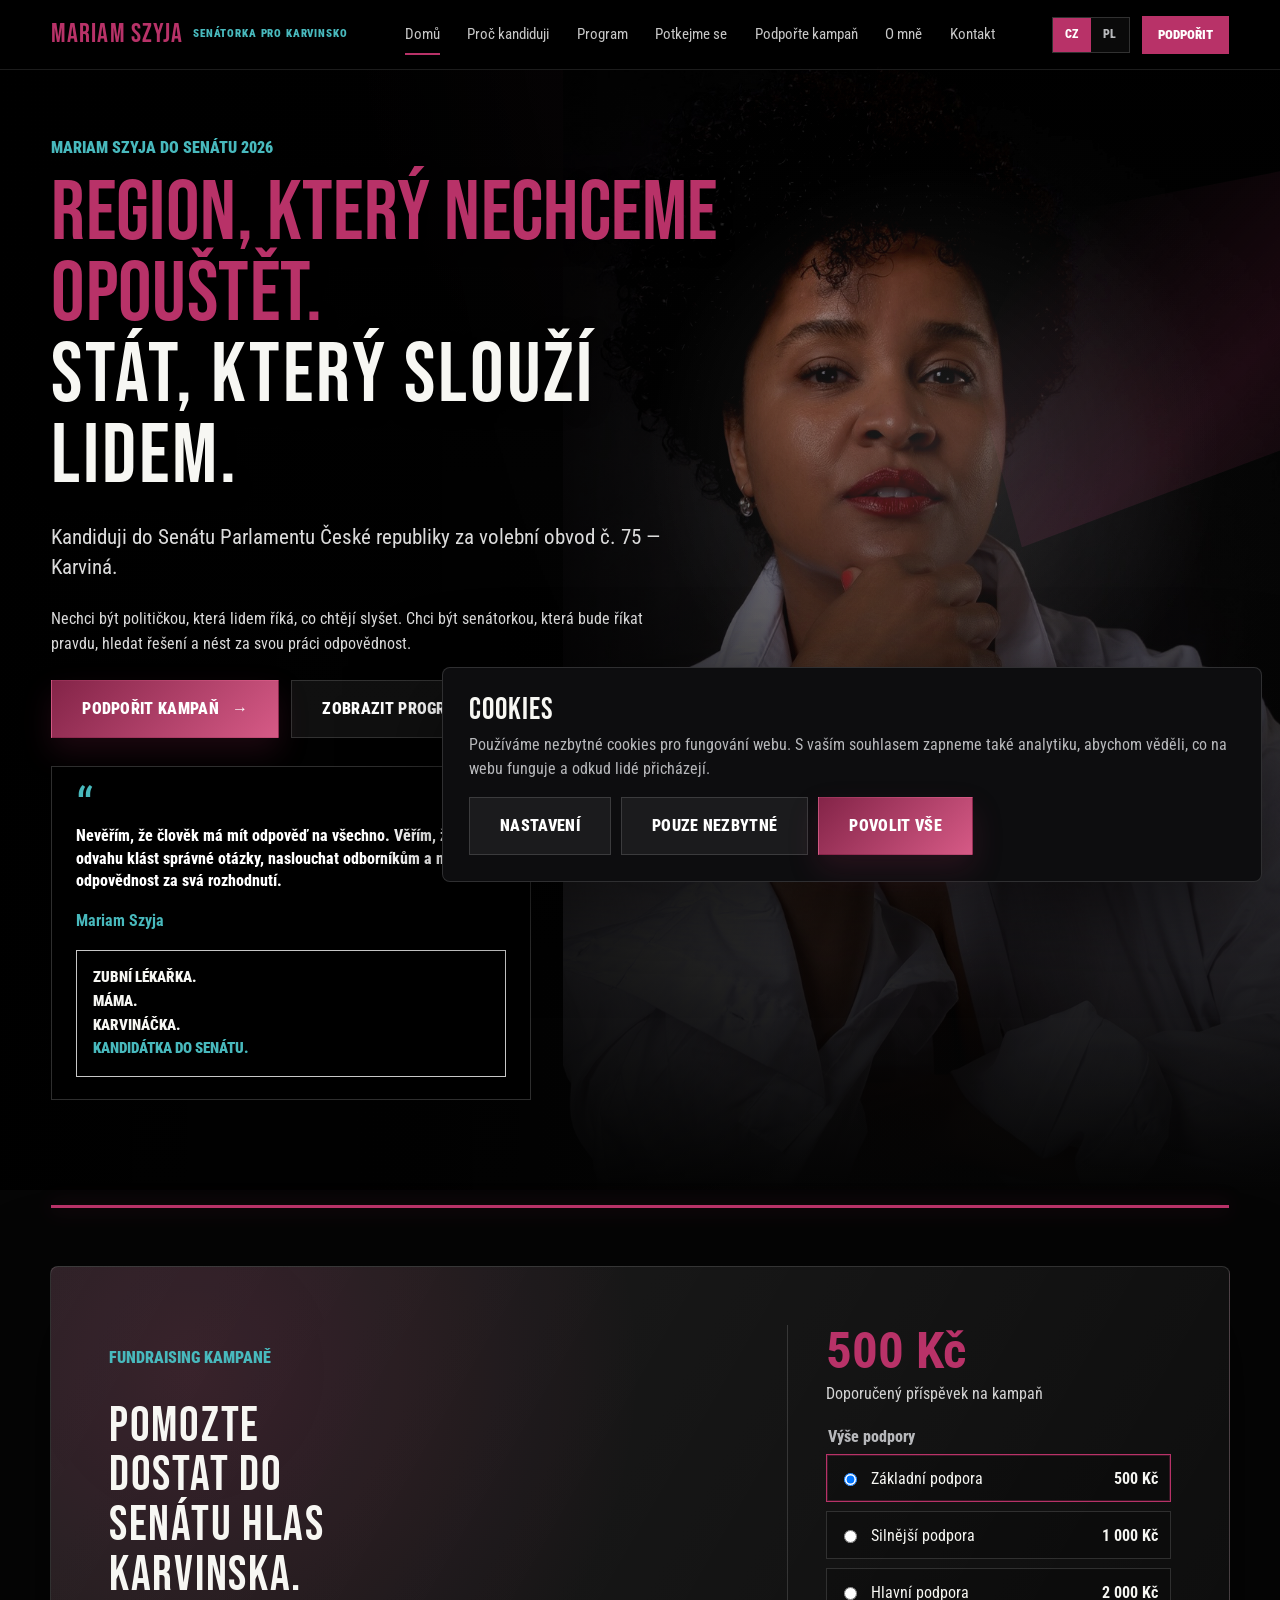
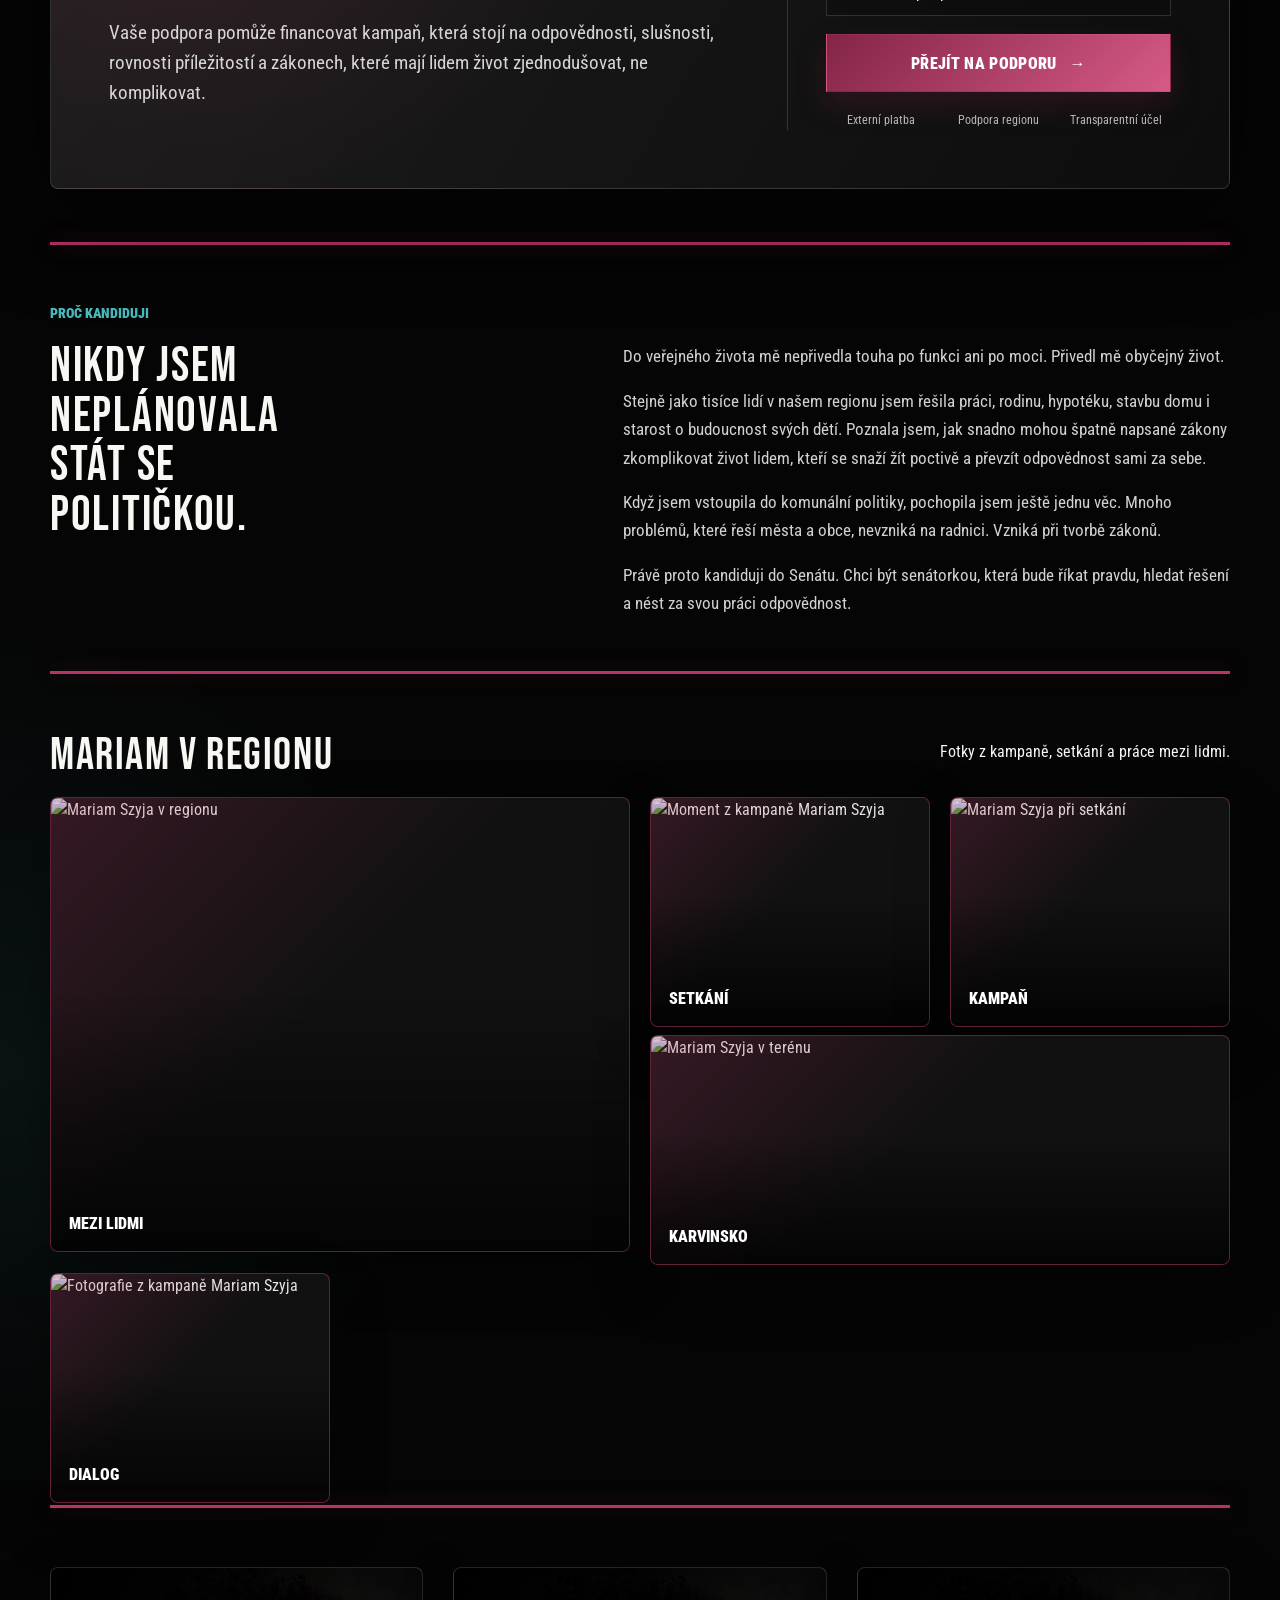
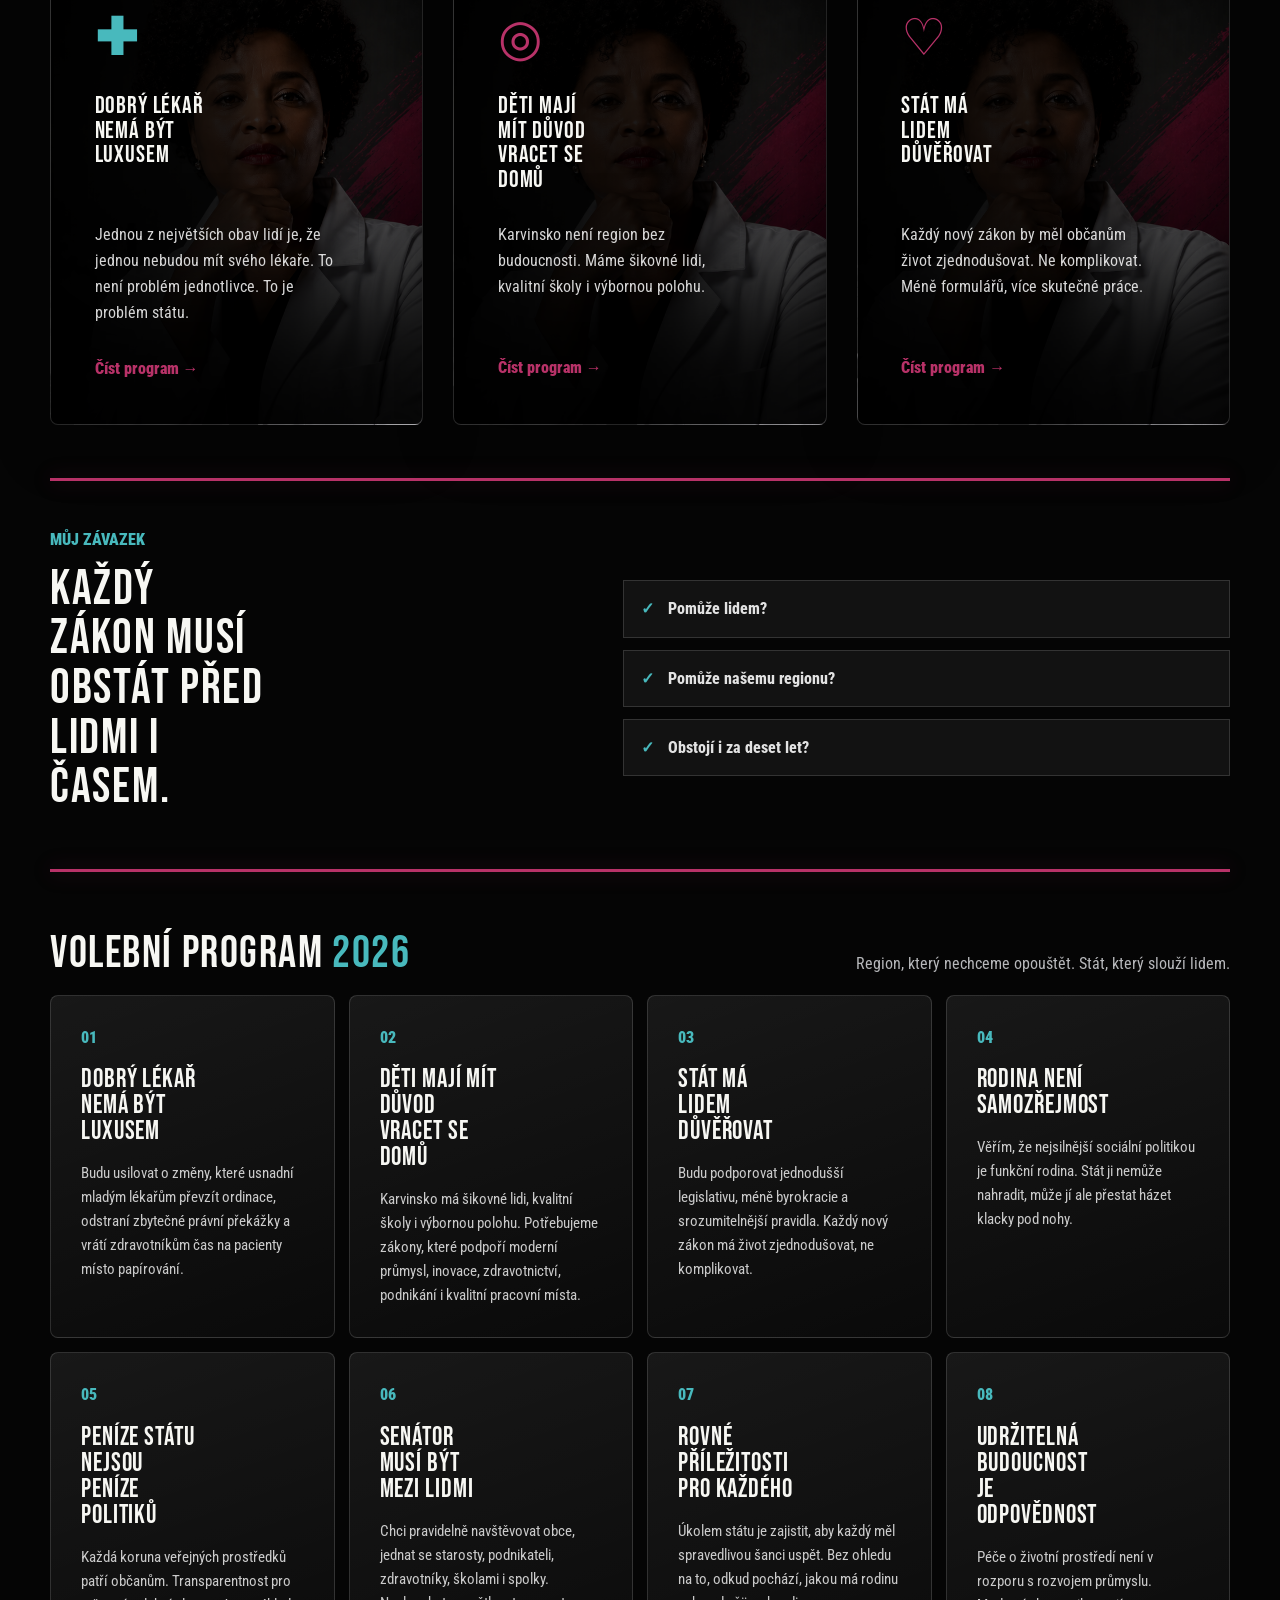
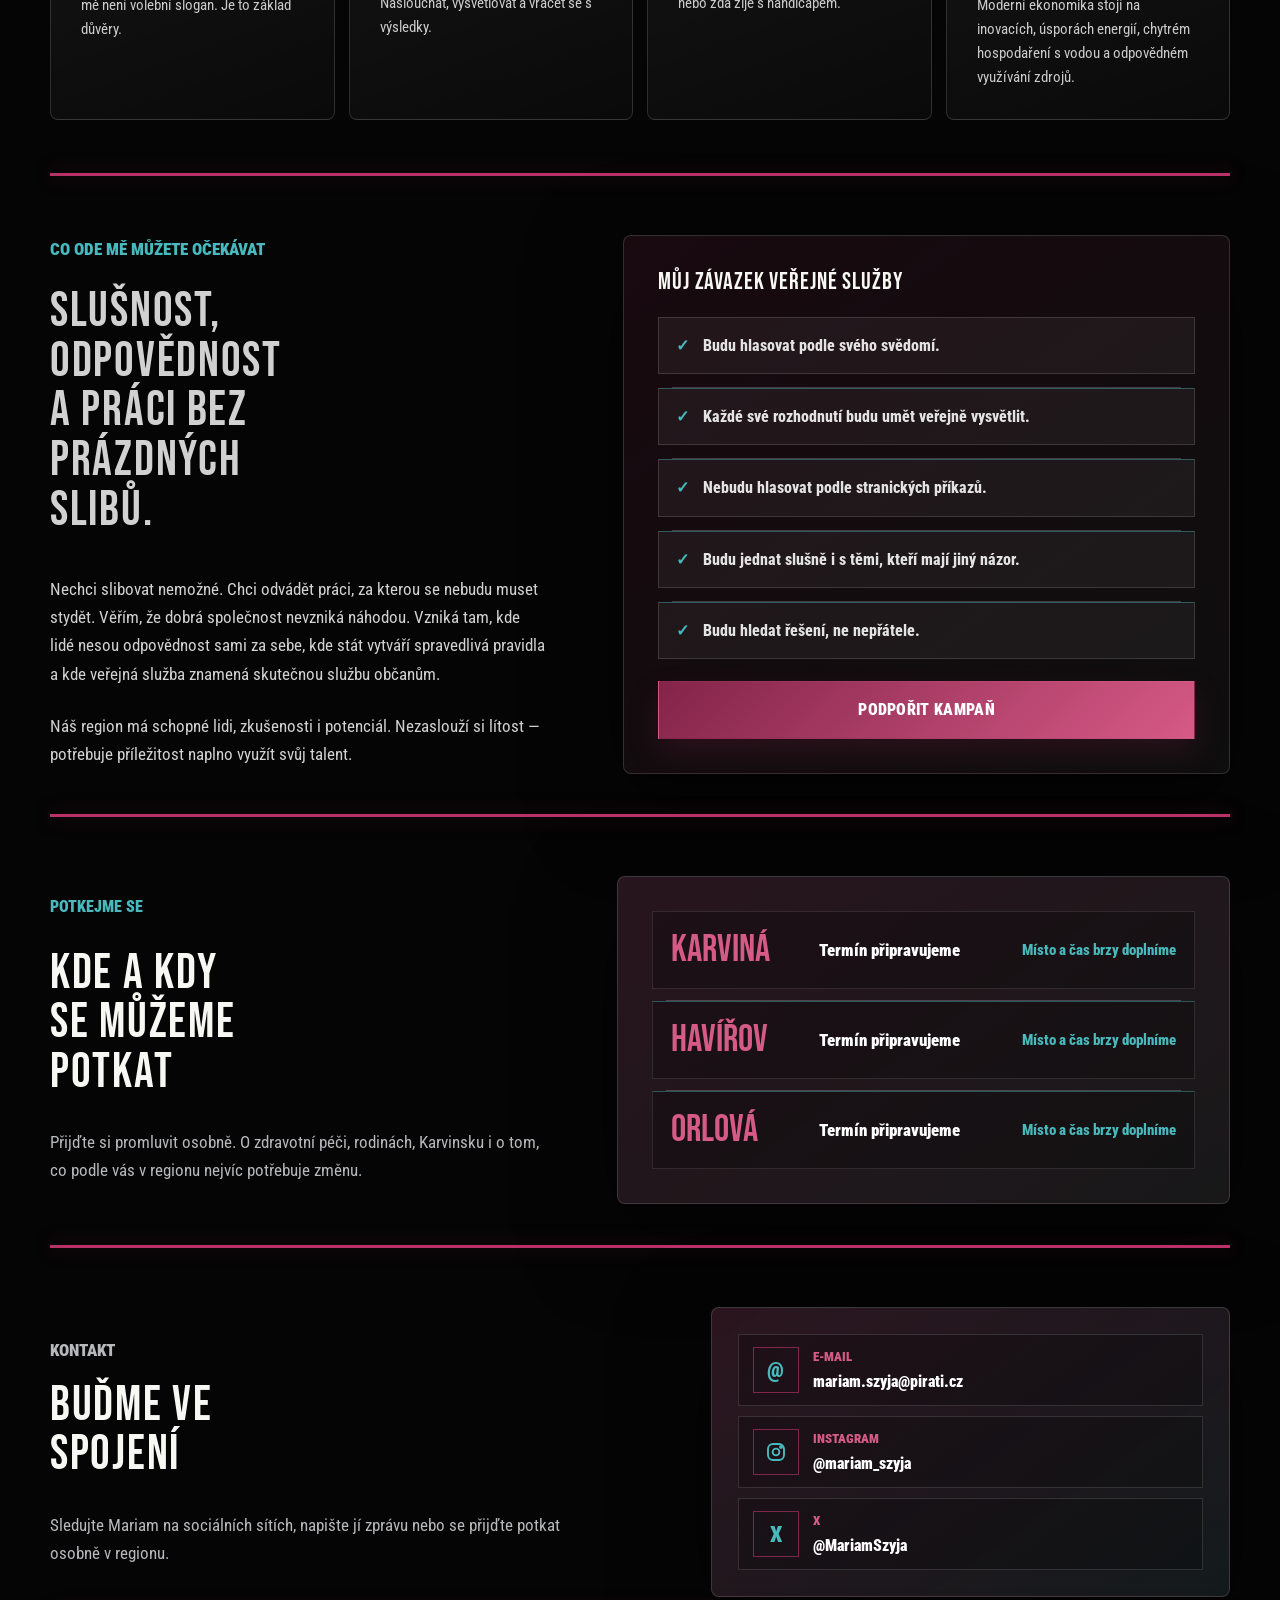
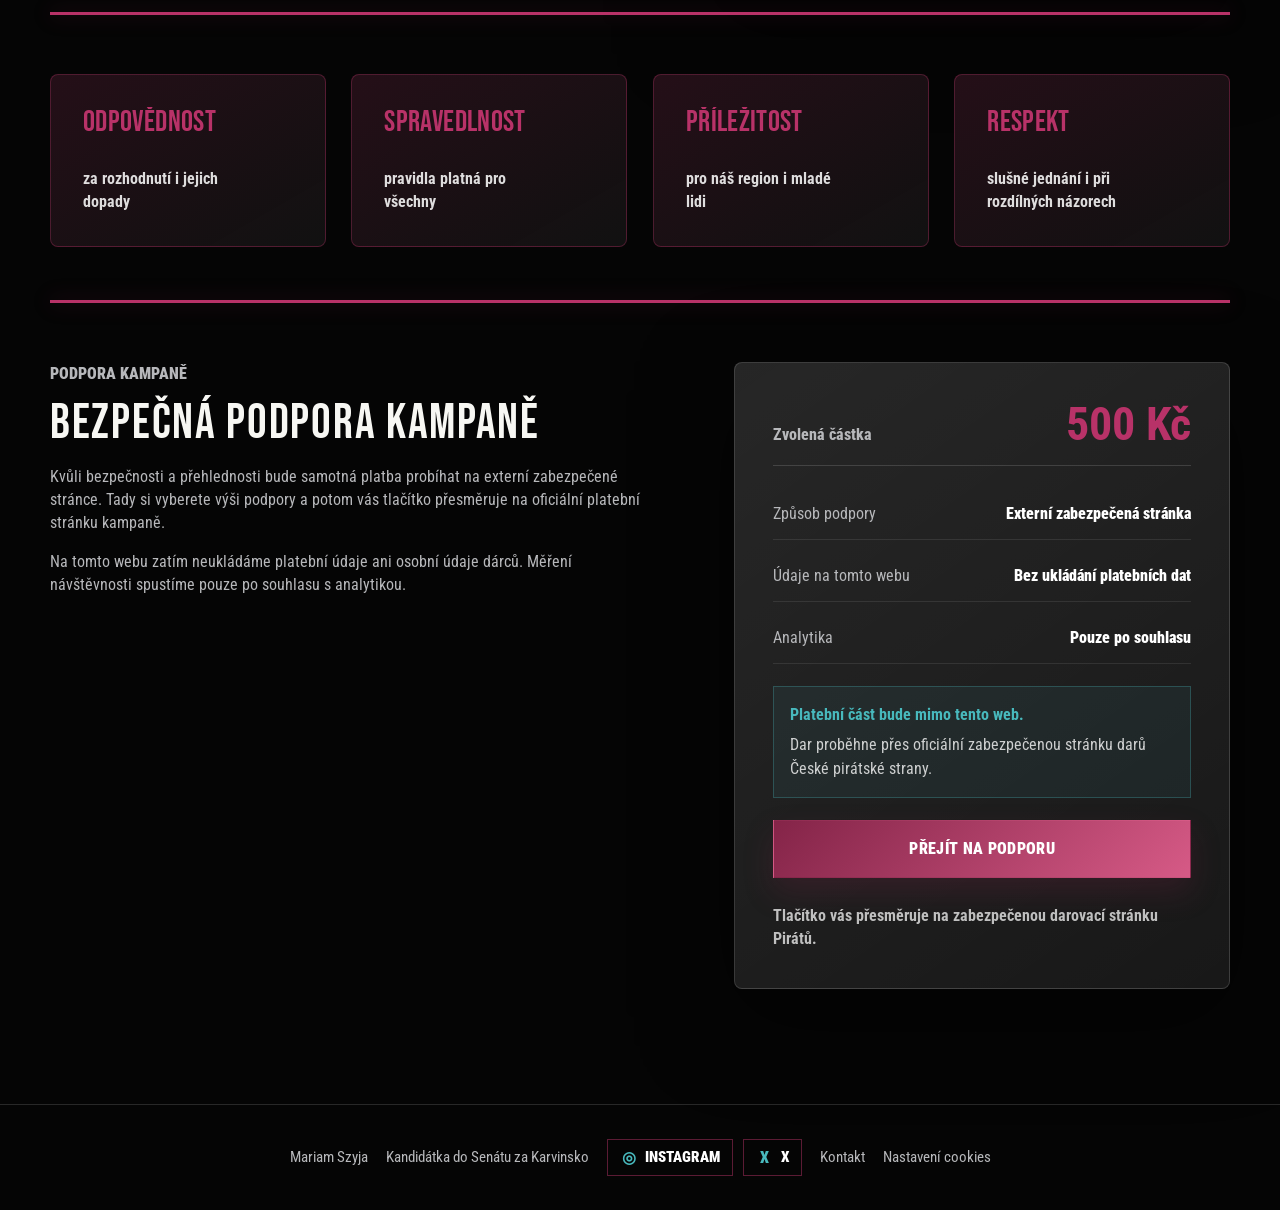
==== commit 71c10b94: "Update hero and add campaign photo section" ====
--- a/index.html
+++ b/index.html
@@ -45,7 +45,7 @@
 
     <main>
       <section class="hero" id="uvod">
-        <img src="hero-mariam-real.jpg" alt="Portrét Mariam Szyja" />
+        <img src="hero-mariam-real.jpg?v=20260727" alt="Portrét Mariam Szyja" />
         <div class="hero-shade"></div>
         <div class="hero-copy">
           <p class="eyebrow">Mariam Szyja do Senátu 2026</p>
@@ -209,6 +209,35 @@
               říkat pravdu, hledat řešení a nést za svou práci odpovědnost.
             </p>
           </div>
+        </div>
+      </section>
+
+      <section class="photo-section" id="fotky">
+        <div class="section-head photo-head">
+          <h2>Mariam v regionu</h2>
+          <p>Fotky z kampaně, setkání a práce mezi lidmi.</p>
+        </div>
+        <div class="photo-grid" aria-label="Fotografie Mariam Szyja">
+          <a class="photo-card photo-card-large" href="https://drive.google.com/file/d/1qExeQVavXM38jM46M7SKz9XcOcaKgdV9/view?usp=drivesdk" target="_blank" rel="noopener noreferrer">
+            <img src="https://drive.google.com/thumbnail?id=1qExeQVavXM38jM46M7SKz9XcOcaKgdV9&sz=w1600" alt="Mariam Szyja v regionu" loading="lazy" />
+            <span>Mezi lidmi</span>
+          </a>
+          <a class="photo-card" href="https://drive.google.com/file/d/1CDS5KMuT1hs-UL59vJcW4kXGOCkMDqaK/view?usp=drivesdk" target="_blank" rel="noopener noreferrer">
+            <img src="https://drive.google.com/thumbnail?id=1CDS5KMuT1hs-UL59vJcW4kXGOCkMDqaK&sz=w1200" alt="Moment z kampaně Mariam Szyja" loading="lazy" />
+            <span>Setkání</span>
+          </a>
+          <a class="photo-card" href="https://drive.google.com/file/d/1uaE1s3XxPbgO55hiV0hZxXSaty4VTncI/view?usp=drivesdk" target="_blank" rel="noopener noreferrer">
+            <img src="https://drive.google.com/thumbnail?id=1uaE1s3XxPbgO55hiV0hZxXSaty4VTncI&sz=w1200" alt="Mariam Szyja při setkání" loading="lazy" />
+            <span>Kampaň</span>
+          </a>
+          <a class="photo-card photo-card-wide" href="https://drive.google.com/file/d/1LpKHxH4eqKA-5X6AESp1nI8pkOff3EnC/view?usp=drivesdk" target="_blank" rel="noopener noreferrer">
+            <img src="https://drive.google.com/thumbnail?id=1LpKHxH4eqKA-5X6AESp1nI8pkOff3EnC&sz=w1600" alt="Mariam Szyja v terénu" loading="lazy" />
+            <span>Karvinsko</span>
+          </a>
+          <a class="photo-card" href="https://drive.google.com/file/d/1g6nxhk4402XJrRWgvMIlhiYKsjO6U8m4/view?usp=drivesdk" target="_blank" rel="noopener noreferrer">
+            <img src="https://drive.google.com/thumbnail?id=1g6nxhk4402XJrRWgvMIlhiYKsjO6U8m4&sz=w1200" alt="Fotografie z kampaně Mariam Szyja" loading="lazy" />
+            <span>Dialog</span>
+          </a>
         </div>
       </section>
 
--- a/styles.css
+++ b/styles.css
@@ -121,6 +121,35 @@
   gap: 12px;
 }
 
+.language-switch {
+  display: inline-flex;
+  align-items: center;
+  border: 1px solid rgba(255, 255, 255, 0.16);
+  background: rgba(255, 255, 255, 0.04);
+}
+
+.language-switch a {
+  display: inline-flex;
+  align-items: center;
+  justify-content: center;
+  min-width: 38px;
+  min-height: 34px;
+  padding: 0 9px;
+  color: var(--muted);
+  font-family: var(--font-ui);
+  font-size: 0.78rem;
+  font-weight: 900;
+}
+
+.language-switch a.active {
+  color: var(--white);
+  background: var(--magenta);
+}
+
+.language-switch a:not(.active):hover {
+  color: var(--cyan);
+}
+
 .header-cta {
   display: inline-flex;
   align-items: center;
@@ -185,13 +214,13 @@
 
 .hero > img {
   position: absolute;
-  inset: 0;
+  inset: 0 0 0 auto;
   z-index: -3;
-  width: 100%;
+  width: min(56vw, 940px);
   height: 100%;
   object-fit: cover;
-  object-position: 56% top;
-  filter: saturate(1.08) contrast(1.1) brightness(0.94);
+  object-position: center 12%;
+  filter: saturate(1.08) contrast(1.1) brightness(1.08);
 }
 
 .hero-shade {
@@ -199,23 +228,24 @@
   inset: 0;
   z-index: -2;
   background:
-    linear-gradient(90deg, rgba(0, 0, 0, 0.96) 0%, rgba(0, 0, 0, 0.76) 34%, rgba(0, 0, 0, 0.05) 63%, rgba(0, 0, 0, 0.44) 100%),
+    radial-gradient(circle at 73% 38%, rgba(255, 255, 255, 0.1), transparent 18rem),
+    linear-gradient(90deg, rgba(0, 0, 0, 0.96) 0%, rgba(0, 0, 0, 0.76) 34%, rgba(0, 0, 0, 0.16) 63%, rgba(0, 0, 0, 0.24) 100%),
     linear-gradient(180deg, rgba(0, 0, 0, 0.08), #050505 100%);
 }
 
 .hero::after {
   content: "";
   position: absolute;
-  top: 92px;
-  right: -10vw;
+  top: 112px;
+  right: -24vw;
   z-index: -1;
   width: 48vw;
   height: 34vw;
   min-width: 430px;
   min-height: 310px;
-  background: linear-gradient(135deg, transparent 20%, rgba(184, 50, 104, 0.68), transparent 80%);
+  background: linear-gradient(135deg, transparent 20%, rgba(184, 50, 104, 0.58), transparent 80%);
   clip-path: polygon(12% 24%, 100% 0, 76% 64%, 8% 100%, 0 58%);
-  opacity: 0.42;
+  opacity: 0.24;
   mix-blend-mode: screen;
 }
 
@@ -336,12 +366,9 @@
 }
 
 .quote-panel {
-  position: absolute;
-  top: auto;
-  right: clamp(22px, 4vw, 56px);
-  bottom: clamp(54px, 7vw, 92px);
-  left: auto;
-  width: min(360px, 28vw);
+  position: relative;
+  width: min(480px, 100%);
+  margin-top: 28px;
   padding: 22px 24px;
   background: rgba(0, 0, 0, 0.62);
   border: 1px solid rgba(255, 255, 255, 0.18);
@@ -389,10 +416,12 @@
 .product-strip,
 .fundraising-strip,
 .reason-grid,
+.photo-section,
 .preview,
 .stats,
 .checkout,
 .story-section,
+.photo-section,
 .campaign-section,
 .support-section,
 .meet-section,
@@ -453,6 +482,7 @@
 
 .fundraising-strip::before,
 .story-section::before,
+.photo-section::before,
 .reason-grid::before,
 .campaign-section::before,
 .program-section::before,
@@ -479,6 +509,7 @@
 }
 
 .story-section::before,
+.photo-section::before,
 .campaign-section::before,
 .support-section::before {
   top: calc(clamp(72px, 9vw, 118px) - var(--divider-gap));
@@ -613,12 +644,14 @@
   }
 
   .hero > img {
-    object-position: 54% top;
+    width: min(52vw, 980px);
+    object-position: center 12%;
   }
 
   .hero-shade {
     background:
-      linear-gradient(90deg, rgba(0, 0, 0, 0.98) 0%, rgba(0, 0, 0, 0.82) 28%, rgba(0, 0, 0, 0.08) 58%, rgba(0, 0, 0, 0.58) 100%),
+      radial-gradient(circle at 73% 38%, rgba(255, 255, 255, 0.11), transparent 19rem),
+      linear-gradient(90deg, rgba(0, 0, 0, 0.98) 0%, rgba(0, 0, 0, 0.82) 28%, rgba(0, 0, 0, 0.16) 58%, rgba(0, 0, 0, 0.25) 100%),
       linear-gradient(180deg, rgba(0, 0, 0, 0.08), #050505 100%);
   }
 
@@ -627,8 +660,8 @@
   }
 
   .quote-panel {
-    right: max(56px, calc((100vw - 1480px) / 2));
-    width: 380px;
+    right: auto;
+    width: 460px;
   }
 
   .fundraising-strip {
@@ -650,6 +683,7 @@
   .product-strip,
   .fundraising-strip,
   .reason-grid,
+  .photo-section,
   .preview,
   .stats,
   .checkout,
@@ -674,7 +708,8 @@
   }
 
   .hero > img {
-    object-position: center top;
+    width: min(50vw, 1040px);
+    object-position: center 12%;
   }
 
   .hero-copy {
@@ -682,7 +717,7 @@
   }
 
   .quote-panel {
-    right: calc((100vw - 1600px) / 2);
+    right: auto;
   }
 
   .fundraising-strip {
@@ -704,6 +739,7 @@
   .product-strip,
   .fundraising-strip,
   .reason-grid,
+  .photo-section,
   .preview,
   .stats,
   .checkout,
@@ -866,10 +902,81 @@
 }
 
 .story-section,
+.photo-section,
 .campaign-section,
 .support-section {
   position: relative;
   padding: clamp(72px, 9vw, 118px) 0 0;
+}
+
+.photo-head {
+  align-items: end;
+}
+
+.photo-head p {
+  max-width: 440px;
+}
+
+.photo-grid {
+  display: grid;
+  grid-template-columns: repeat(12, minmax(0, 1fr));
+  grid-auto-rows: minmax(150px, 17vw);
+  gap: clamp(12px, 1.6vw, 22px);
+}
+
+.photo-card {
+  position: relative;
+  grid-column: span 3;
+  min-height: 230px;
+  overflow: hidden;
+  border: 1px solid rgba(184, 50, 104, 0.48);
+  border-radius: 8px;
+  background: #111;
+  box-shadow: 0 22px 55px rgba(0, 0, 0, 0.3);
+}
+
+.photo-card-large {
+  grid-column: span 6;
+  grid-row: span 2;
+}
+
+.photo-card-wide {
+  grid-column: span 6;
+}
+
+.photo-card img {
+  width: 100%;
+  height: 100%;
+  object-fit: cover;
+  object-position: center;
+  filter: saturate(1.02) contrast(1.06) brightness(0.9);
+  transition: transform 240ms ease, filter 240ms ease;
+}
+
+.photo-card::after {
+  content: "";
+  position: absolute;
+  inset: 0;
+  background:
+    linear-gradient(180deg, transparent 42%, rgba(0, 0, 0, 0.76)),
+    linear-gradient(135deg, rgba(184, 50, 104, 0.22), transparent 46%);
+  pointer-events: none;
+}
+
+.photo-card span {
+  position: absolute;
+  left: 18px;
+  bottom: 16px;
+  z-index: 1;
+  color: var(--white);
+  font-family: var(--font-ui);
+  font-weight: 900;
+  text-transform: uppercase;
+}
+
+.photo-card:hover img {
+  filter: saturate(1.08) contrast(1.08) brightness(1);
+  transform: scale(1.035);
 }
 
 .meet-section {
@@ -1844,11 +1951,24 @@
   .reason-grid,
   .checkout,
   .story-grid,
+  .photo-grid,
   .campaign-section,
   .support-section,
   .meet-section,
   .contact-section {
     grid-template-columns: 1fr;
+  }
+
+  .photo-card,
+  .photo-card-large,
+  .photo-card-wide {
+    grid-column: 1;
+    grid-row: auto;
+    min-height: 320px;
+  }
+
+  .photo-grid {
+    grid-auto-rows: auto;
   }
 
   .meet-copy h2 {
@@ -1891,6 +2011,7 @@
   .product-strip,
   .fundraising-strip,
   .reason-grid,
+  .photo-section,
   .preview,
   .stats,
   .checkout,
@@ -1903,6 +2024,12 @@
     width: min(100% - 28px, 1180px);
   }
 
+  .photo-card,
+  .photo-card-large,
+  .photo-card-wide {
+    min-height: 240px;
+  }
+
   .site-header {
     min-height: 64px;
     padding-inline: 16px;
@@ -1916,6 +2043,14 @@
   .hero {
     min-height: auto;
     padding: 92px 14px 44px;
+  }
+
+  .hero > img {
+    inset: 0;
+    width: 100%;
+    height: 520px;
+    object-position: center top;
+    opacity: 0.62;
   }
 
   h1 {
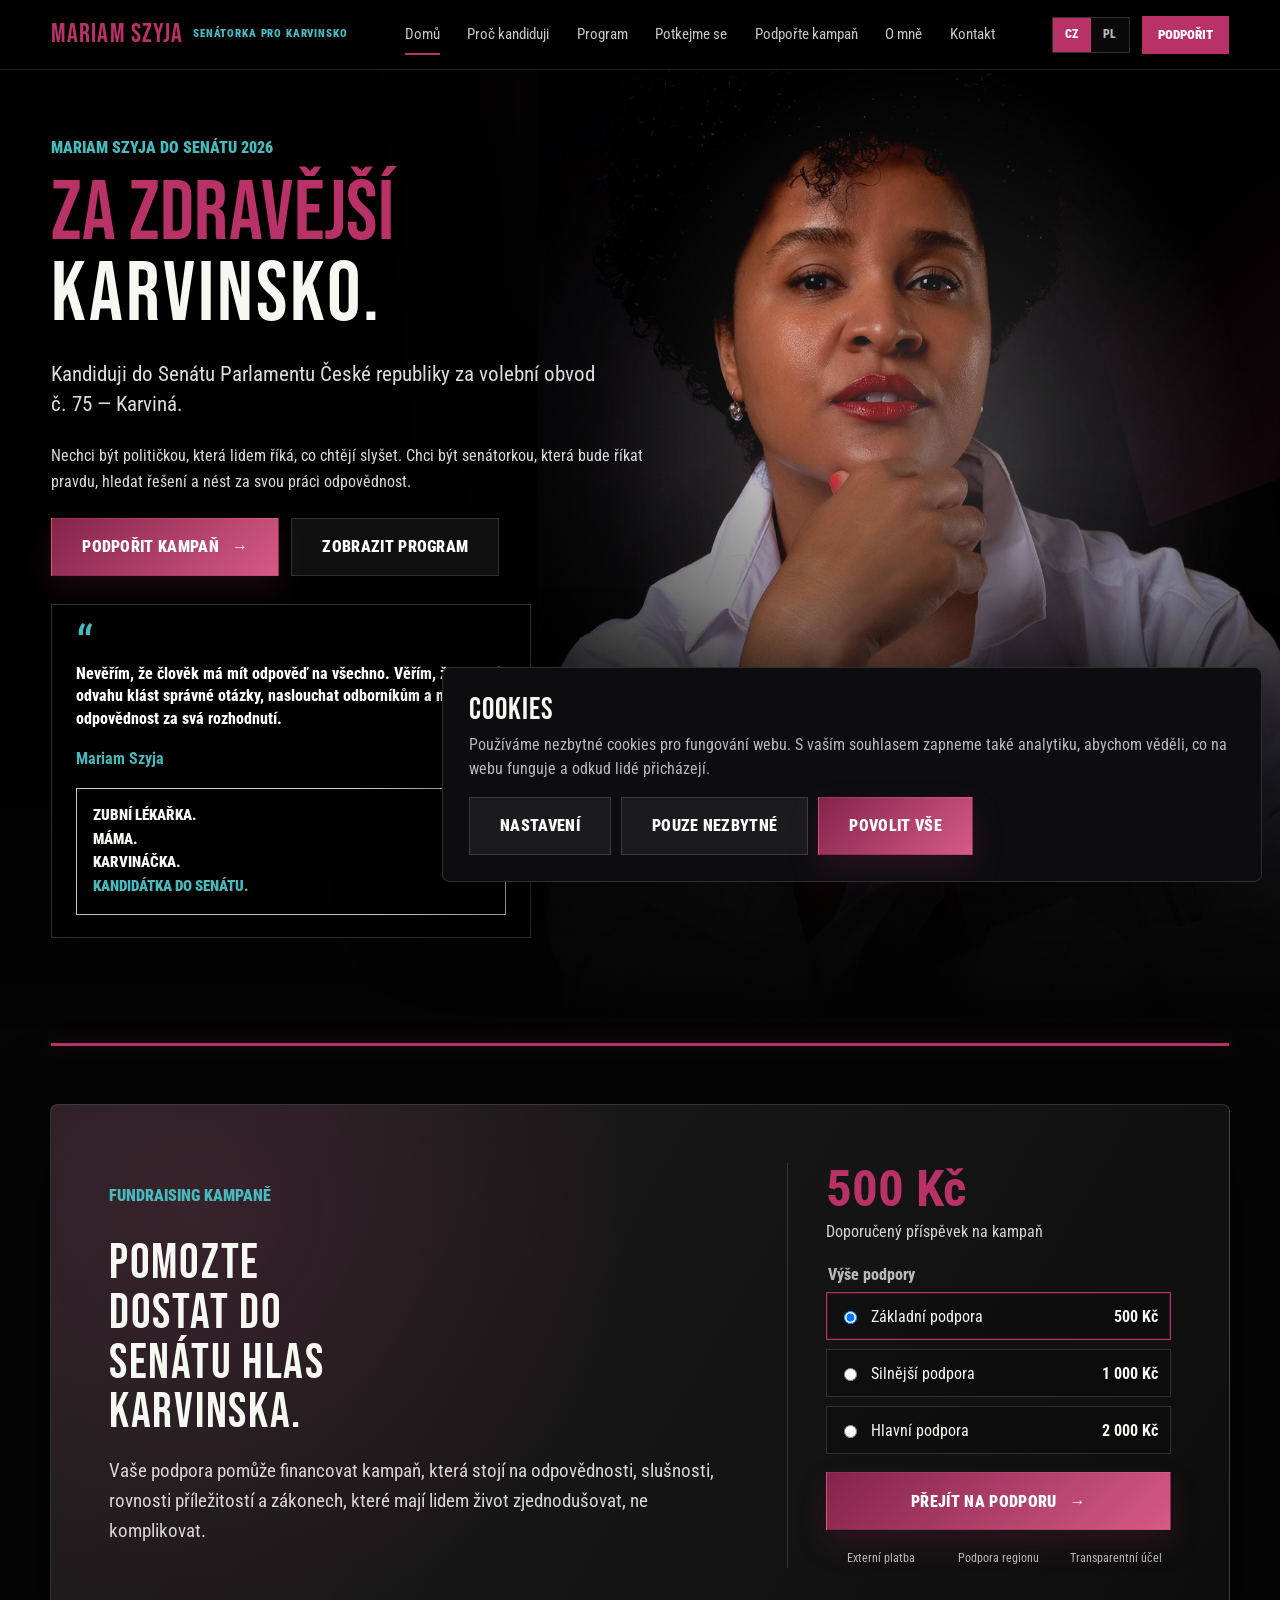
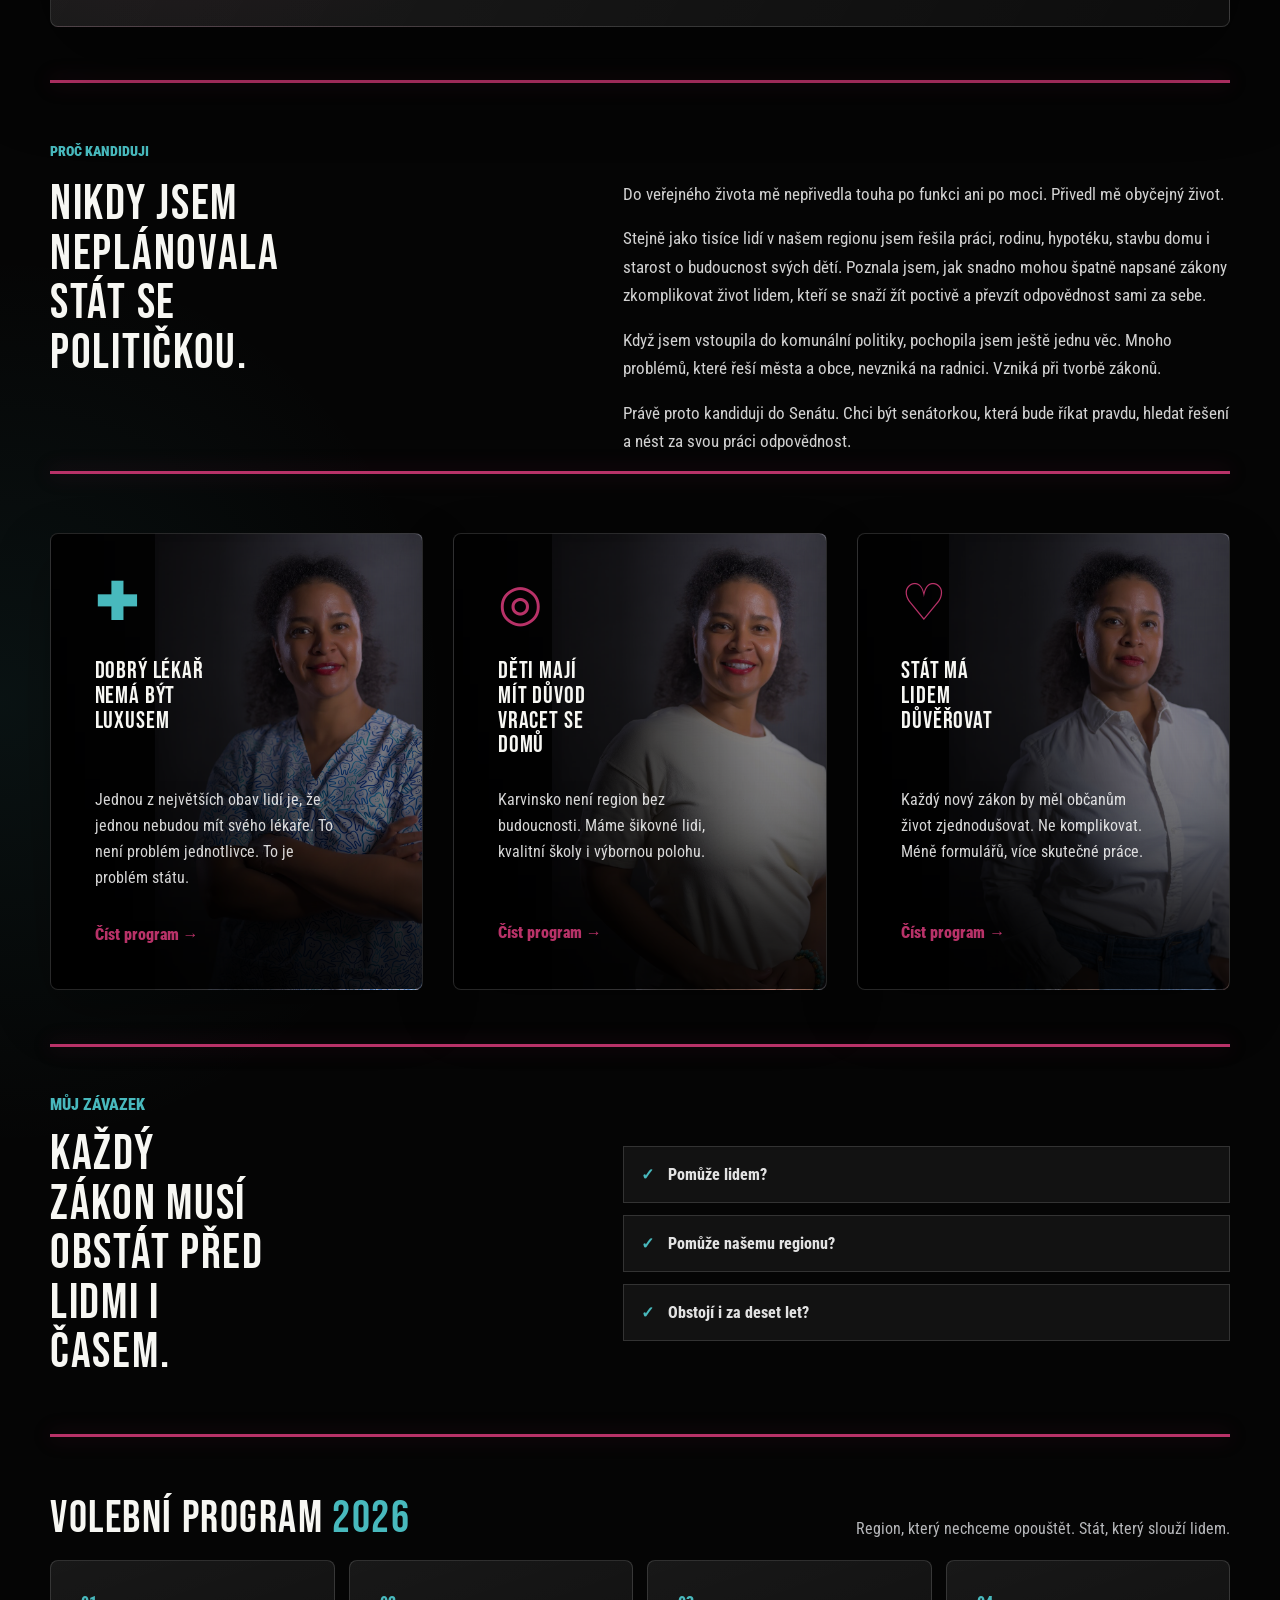
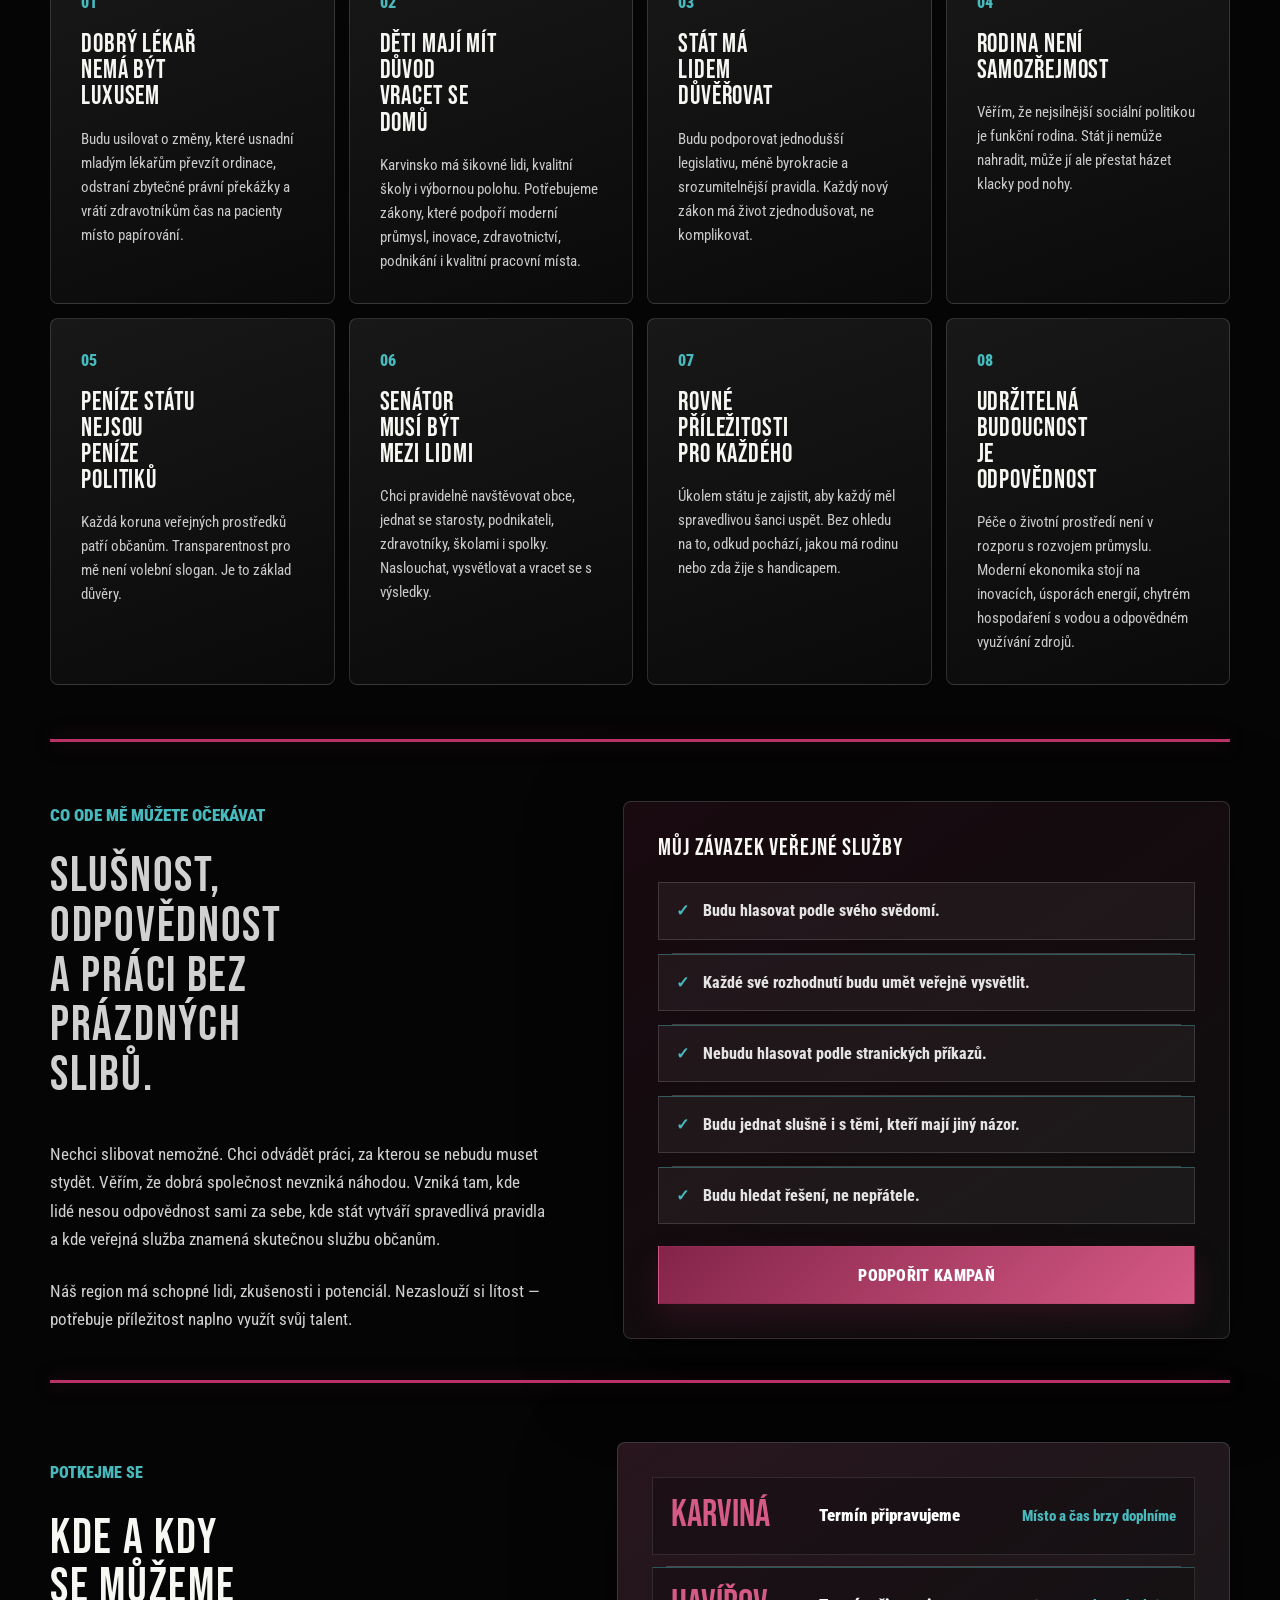
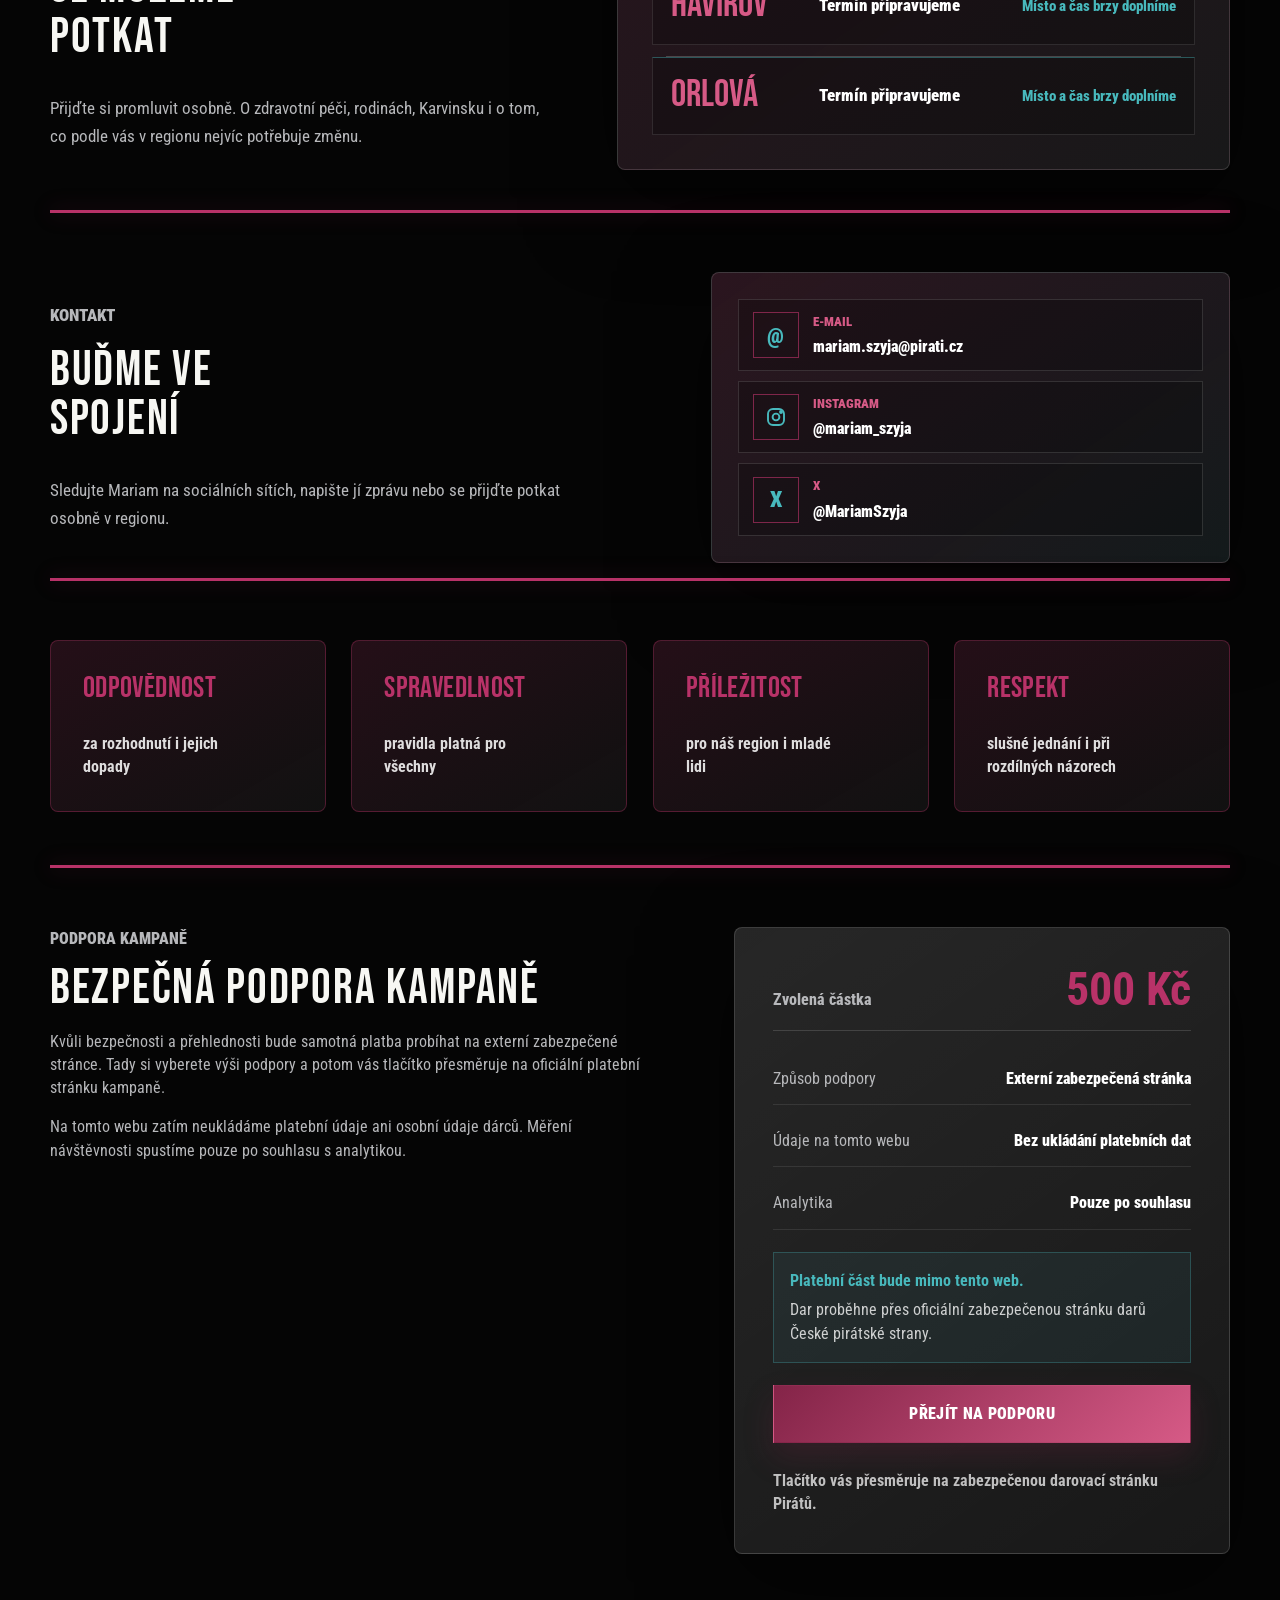
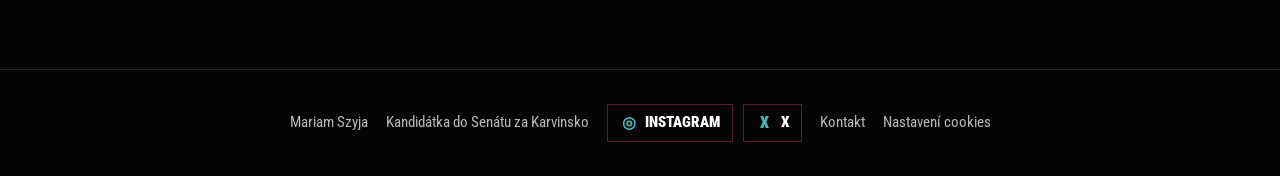
==== commit 6c7828b4: "Update responsive campaign visuals" ====
--- a/index.html
+++ b/index.html
@@ -17,7 +17,7 @@
       href="https://fonts.googleapis.com/css2?family=Bebas+Neue&family=Roboto+Condensed:wght@400;500;700;900&display=swap"
       rel="stylesheet"
     />
-    <link rel="stylesheet" href="styles.css" />
+    <link rel="stylesheet" href="styles.css?v=20260729-posun-fotek-2" />
   </head>
   <body>
     <header class="site-header">
@@ -49,10 +49,10 @@
         <div class="hero-shade"></div>
         <div class="hero-copy">
           <p class="eyebrow">Mariam Szyja do Senátu 2026</p>
-          <h1><span>Region, který nechceme opouštět.</span> Stát, který slouží lidem.</h1>
+          <h1><span>Za zdravější</span> Karvinsko.</h1>
           <p class="lead">
-            Kandiduji do Senátu Parlamentu České republiky za volební obvod
-            č. 75 — Karviná.
+            Kandiduji do Senátu Parlamentu České republiky za volební obvod<br />
+            <span class="nowrap">č. 75 — Karviná.</span>
           </p>
           <p class="lead secondary-lead">
             Nechci být političkou, která lidem říká, co chtějí slyšet. Chci
@@ -209,35 +209,6 @@
               říkat pravdu, hledat řešení a nést za svou práci odpovědnost.
             </p>
           </div>
-        </div>
-      </section>
-
-      <section class="photo-section" id="fotky">
-        <div class="section-head photo-head">
-          <h2>Mariam v regionu</h2>
-          <p>Fotky z kampaně, setkání a práce mezi lidmi.</p>
-        </div>
-        <div class="photo-grid" aria-label="Fotografie Mariam Szyja">
-          <a class="photo-card photo-card-large" href="https://drive.google.com/file/d/1qExeQVavXM38jM46M7SKz9XcOcaKgdV9/view?usp=drivesdk" target="_blank" rel="noopener noreferrer">
-            <img src="https://drive.google.com/thumbnail?id=1qExeQVavXM38jM46M7SKz9XcOcaKgdV9&sz=w1600" alt="Mariam Szyja v regionu" loading="lazy" />
-            <span>Mezi lidmi</span>
-          </a>
-          <a class="photo-card" href="https://drive.google.com/file/d/1CDS5KMuT1hs-UL59vJcW4kXGOCkMDqaK/view?usp=drivesdk" target="_blank" rel="noopener noreferrer">
-            <img src="https://drive.google.com/thumbnail?id=1CDS5KMuT1hs-UL59vJcW4kXGOCkMDqaK&sz=w1200" alt="Moment z kampaně Mariam Szyja" loading="lazy" />
-            <span>Setkání</span>
-          </a>
-          <a class="photo-card" href="https://drive.google.com/file/d/1uaE1s3XxPbgO55hiV0hZxXSaty4VTncI/view?usp=drivesdk" target="_blank" rel="noopener noreferrer">
-            <img src="https://drive.google.com/thumbnail?id=1uaE1s3XxPbgO55hiV0hZxXSaty4VTncI&sz=w1200" alt="Mariam Szyja při setkání" loading="lazy" />
-            <span>Kampaň</span>
-          </a>
-          <a class="photo-card photo-card-wide" href="https://drive.google.com/file/d/1LpKHxH4eqKA-5X6AESp1nI8pkOff3EnC/view?usp=drivesdk" target="_blank" rel="noopener noreferrer">
-            <img src="https://drive.google.com/thumbnail?id=1LpKHxH4eqKA-5X6AESp1nI8pkOff3EnC&sz=w1600" alt="Mariam Szyja v terénu" loading="lazy" />
-            <span>Karvinsko</span>
-          </a>
-          <a class="photo-card" href="https://drive.google.com/file/d/1g6nxhk4402XJrRWgvMIlhiYKsjO6U8m4/view?usp=drivesdk" target="_blank" rel="noopener noreferrer">
-            <img src="https://drive.google.com/thumbnail?id=1g6nxhk4402XJrRWgvMIlhiYKsjO6U8m4&sz=w1200" alt="Fotografie z kampaně Mariam Szyja" loading="lazy" />
-            <span>Dialog</span>
-          </a>
         </div>
       </section>
 
--- a/styles.css
+++ b/styles.css
@@ -1,4 +1,4 @@
-﻿:root {
+:root {
   --black: #050505;
   --panel: #111213;
   --panel-soft: #171819;
@@ -216,11 +216,12 @@
   position: absolute;
   inset: 0 0 0 auto;
   z-index: -3;
-  width: min(56vw, 940px);
-  height: 100%;
+  width: min(58vw, 980px);
+  height: calc(100% + 140px);
   object-fit: cover;
-  object-position: center 12%;
-  filter: saturate(1.08) contrast(1.1) brightness(1.08);
+  object-position: center 28%;
+  filter: saturate(1.14) contrast(1.16) brightness(1.16);
+  transform: translateY(-86px);
 }
 
 .hero-shade {
@@ -228,16 +229,27 @@
   inset: 0;
   z-index: -2;
   background:
-    radial-gradient(circle at 73% 38%, rgba(255, 255, 255, 0.1), transparent 18rem),
-    linear-gradient(90deg, rgba(0, 0, 0, 0.96) 0%, rgba(0, 0, 0, 0.76) 34%, rgba(0, 0, 0, 0.16) 63%, rgba(0, 0, 0, 0.24) 100%),
-    linear-gradient(180deg, rgba(0, 0, 0, 0.08), #050505 100%);
+    radial-gradient(ellipse 28rem 34rem at 72% 43%, rgba(255, 255, 255, 0.17), rgba(255, 255, 255, 0.08) 34%, transparent 72%),
+    linear-gradient(90deg, rgba(0, 0, 0, 0.97) 0%, rgba(0, 0, 0, 0.76) 34%, rgba(0, 0, 0, 0.1) 61%, rgba(0, 0, 0, 0.22) 100%),
+    linear-gradient(180deg, rgba(0, 0, 0, 0.06) 0%, rgba(0, 0, 0, 0.16) 58%, rgba(0, 0, 0, 0.88) 100%);
+}
+
+.hero::before {
+  content: "";
+  position: absolute;
+  inset: 45% 0 0;
+  z-index: -1;
+  background:
+    radial-gradient(ellipse at 73% 4%, transparent 0 19rem, rgba(0, 0, 0, 0.2) 30rem),
+    linear-gradient(180deg, transparent 0%, rgba(0, 0, 0, 0.48) 44%, #050505 100%);
+  pointer-events: none;
 }
 
 .hero::after {
   content: "";
   position: absolute;
-  top: 112px;
-  right: -24vw;
+  top: 92px;
+  right: -34vw;
   z-index: -1;
   width: 48vw;
   height: 34vw;
@@ -245,7 +257,7 @@
   min-height: 310px;
   background: linear-gradient(135deg, transparent 20%, rgba(184, 50, 104, 0.58), transparent 80%);
   clip-path: polygon(12% 24%, 100% 0, 76% 64%, 8% 100%, 0 58%);
-  opacity: 0.24;
+  opacity: 0.14;
   mix-blend-mode: screen;
 }
 
@@ -327,6 +339,10 @@
 
 .lead strong {
   color: var(--cyan);
+}
+
+.nowrap {
+  white-space: nowrap;
 }
 
 .button {
@@ -644,15 +660,15 @@
   }
 
   .hero > img {
-    width: min(52vw, 980px);
-    object-position: center 12%;
+    width: min(54vw, 1040px);
+    object-position: center 28%;
   }
 
   .hero-shade {
     background:
-      radial-gradient(circle at 73% 38%, rgba(255, 255, 255, 0.11), transparent 19rem),
-      linear-gradient(90deg, rgba(0, 0, 0, 0.98) 0%, rgba(0, 0, 0, 0.82) 28%, rgba(0, 0, 0, 0.16) 58%, rgba(0, 0, 0, 0.25) 100%),
-      linear-gradient(180deg, rgba(0, 0, 0, 0.08), #050505 100%);
+      radial-gradient(ellipse 30rem 36rem at 72% 43%, rgba(255, 255, 255, 0.17), rgba(255, 255, 255, 0.08) 34%, transparent 72%),
+      linear-gradient(90deg, rgba(0, 0, 0, 0.98) 0%, rgba(0, 0, 0, 0.8) 28%, rgba(0, 0, 0, 0.1) 58%, rgba(0, 0, 0, 0.22) 100%),
+      linear-gradient(180deg, rgba(0, 0, 0, 0.06) 0%, rgba(0, 0, 0, 0.16) 58%, rgba(0, 0, 0, 0.88) 100%);
   }
 
   .hero-copy {
@@ -708,8 +724,8 @@
   }
 
   .hero > img {
-    width: min(50vw, 1040px);
-    object-position: center 12%;
+    width: min(52vw, 1120px);
+    object-position: center 28%;
   }
 
   .hero-copy {
@@ -914,7 +930,7 @@
 }
 
 .photo-head p {
-  max-width: 440px;
+  max-width: 500px;
 }
 
 .photo-grid {
@@ -928,11 +944,13 @@
   position: relative;
   grid-column: span 3;
   min-height: 230px;
+  margin: 0;
   overflow: hidden;
   border: 1px solid rgba(184, 50, 104, 0.48);
   border-radius: 8px;
   background: #111;
   box-shadow: 0 22px 55px rgba(0, 0, 0, 0.3);
+  isolation: isolate;
 }
 
 .photo-card-large {
@@ -948,9 +966,28 @@
   width: 100%;
   height: 100%;
   object-fit: cover;
-  object-position: center;
-  filter: saturate(1.02) contrast(1.06) brightness(0.9);
+  object-position: center 22%;
+  filter: saturate(1.05) contrast(1.08) brightness(0.94);
   transition: transform 240ms ease, filter 240ms ease;
+}
+
+.portrait-crop-full img {
+  object-position: center 22%;
+}
+
+.portrait-crop-face img {
+  object-position: center 10%;
+  transform: scale(1.22);
+}
+
+.portrait-crop-detail img {
+  object-position: 54% 8%;
+  transform: scale(1.34);
+}
+
+.portrait-crop-wide img {
+  object-position: center 32%;
+  transform: scale(1.08);
 }
 
 .photo-card::after {
@@ -958,8 +995,8 @@
   position: absolute;
   inset: 0;
   background:
-    linear-gradient(180deg, transparent 42%, rgba(0, 0, 0, 0.76)),
-    linear-gradient(135deg, rgba(184, 50, 104, 0.22), transparent 46%);
+    linear-gradient(180deg, rgba(0, 0, 0, 0.05) 18%, rgba(0, 0, 0, 0.82)),
+    linear-gradient(135deg, rgba(184, 50, 104, 0.32), transparent 48%);
   pointer-events: none;
 }
 
@@ -972,11 +1009,13 @@
   font-family: var(--font-ui);
   font-weight: 900;
   text-transform: uppercase;
+  max-width: calc(100% - 36px);
+  line-height: 1.15;
 }
 
 .photo-card:hover img {
   filter: saturate(1.08) contrast(1.08) brightness(1);
-  transform: scale(1.035);
+  scale: 1.035;
 }
 
 .meet-section {
@@ -1329,26 +1368,26 @@
   overflow: hidden;
   isolation: isolate;
   background:
-    linear-gradient(90deg, rgba(0, 0, 0, 0.94) 0%, rgba(0, 0, 0, 0.82) 48%, rgba(0, 0, 0, 0.18) 100%),
-    linear-gradient(180deg, rgba(0, 0, 0, 0.08), rgba(0, 0, 0, 0.78)),
-    url("hero-person-campaign-v2.png") 78% 20% / auto 116% no-repeat,
+    linear-gradient(90deg, rgba(0, 0, 0, 0.9) 0%, rgba(0, 0, 0, 0.72) 45%, rgba(0, 0, 0, 0.04) 100%),
+    linear-gradient(180deg, rgba(0, 0, 0, 0.02), rgba(0, 0, 0, 0.62)),
+    url("mariam-card-dentist.jpg") calc(100% + 72px) 18% / auto 112% no-repeat,
     #101011;
-  box-shadow: inset 0 -120px 110px rgba(0, 0, 0, 0.8), 0 22px 56px rgba(0, 0, 0, 0.28);
+  box-shadow: inset 0 -100px 90px rgba(0, 0, 0, 0.66), 0 22px 56px rgba(0, 0, 0, 0.28);
 }
 
 .reason-grid article:nth-child(2) {
   background:
-    linear-gradient(90deg, rgba(0, 0, 0, 0.94) 0%, rgba(0, 0, 0, 0.82) 50%, rgba(0, 0, 0, 0.16) 100%),
-    linear-gradient(180deg, rgba(0, 0, 0, 0.08), rgba(0, 0, 0, 0.78)),
-    url("hero-person-campaign-v2.png") 82% 18% / auto 118% no-repeat,
+    linear-gradient(90deg, rgba(0, 0, 0, 0.9) 0%, rgba(0, 0, 0, 0.72) 45%, rgba(0, 0, 0, 0.04) 100%),
+    linear-gradient(180deg, rgba(0, 0, 0, 0.02), rgba(0, 0, 0, 0.62)),
+    url("mariam-card-light.jpg") calc(100% + 72px) 16% / auto 114% no-repeat,
     #101011;
 }
 
 .reason-grid article:nth-child(3) {
   background:
-    linear-gradient(90deg, rgba(0, 0, 0, 0.94) 0%, rgba(0, 0, 0, 0.82) 50%, rgba(0, 0, 0, 0.16) 100%),
-    linear-gradient(180deg, rgba(0, 0, 0, 0.08), rgba(0, 0, 0, 0.78)),
-    url("hero-person-campaign-v2.png") 84% 18% / auto 118% no-repeat,
+    linear-gradient(90deg, rgba(0, 0, 0, 0.9) 0%, rgba(0, 0, 0, 0.72) 45%, rgba(0, 0, 0, 0.04) 100%),
+    linear-gradient(180deg, rgba(0, 0, 0, 0.02), rgba(0, 0, 0, 0.62)),
+    url("mariam-card-white-shirt.jpg") calc(100% + 72px) 14% / auto 116% no-repeat,
     #101011;
 }
 
@@ -1987,18 +2026,25 @@
     grid-template-rows: 74px auto auto auto;
     min-height: 360px;
     background:
-      linear-gradient(90deg, rgba(0, 0, 0, 0.95) 0%, rgba(0, 0, 0, 0.84) 56%, rgba(0, 0, 0, 0.26) 100%),
-      linear-gradient(180deg, rgba(0, 0, 0, 0.08), rgba(0, 0, 0, 0.78)),
-      url("hero-person-campaign-v2.png") 92% 18% / auto 120% no-repeat,
+      linear-gradient(90deg, rgba(0, 0, 0, 0.92) 0%, rgba(0, 0, 0, 0.78) 54%, rgba(0, 0, 0, 0.14) 100%),
+      linear-gradient(180deg, rgba(0, 0, 0, 0.04), rgba(0, 0, 0, 0.66)),
+      url("mariam-card-dentist.jpg") calc(100% + 54px) 16% / auto 116% no-repeat,
       #101011;
   }
 
-  .reason-grid article:nth-child(2),
+  .reason-grid article:nth-child(2) {
+    background:
+      linear-gradient(90deg, rgba(0, 0, 0, 0.92) 0%, rgba(0, 0, 0, 0.78) 54%, rgba(0, 0, 0, 0.14) 100%),
+      linear-gradient(180deg, rgba(0, 0, 0, 0.04), rgba(0, 0, 0, 0.66)),
+      url("mariam-card-light.jpg") calc(100% + 54px) 16% / auto 116% no-repeat,
+      #101011;
+  }
+
   .reason-grid article:nth-child(3) {
     background:
-      linear-gradient(90deg, rgba(0, 0, 0, 0.95) 0%, rgba(0, 0, 0, 0.84) 56%, rgba(0, 0, 0, 0.26) 100%),
-      linear-gradient(180deg, rgba(0, 0, 0, 0.08), rgba(0, 0, 0, 0.78)),
-      url("hero-person-campaign-v2.png") 92% 18% / auto 120% no-repeat,
+      linear-gradient(90deg, rgba(0, 0, 0, 0.92) 0%, rgba(0, 0, 0, 0.78) 54%, rgba(0, 0, 0, 0.14) 100%),
+      linear-gradient(180deg, rgba(0, 0, 0, 0.04), rgba(0, 0, 0, 0.66)),
+      url("mariam-card-white-shirt.jpg") calc(100% + 54px) 14% / auto 116% no-repeat,
       #101011;
   }
 
@@ -2098,9 +2144,25 @@
     min-height: 330px;
     padding: 24px;
     background:
-      linear-gradient(90deg, rgba(0, 0, 0, 0.96), rgba(0, 0, 0, 0.82)),
-      linear-gradient(180deg, rgba(0, 0, 0, 0.72), rgba(0, 0, 0, 0.92)),
-      url("hero-person-campaign-v2.png") 100% 8% / auto 92% no-repeat,
+      linear-gradient(90deg, rgba(0, 0, 0, 0.94), rgba(0, 0, 0, 0.76)),
+      linear-gradient(180deg, rgba(0, 0, 0, 0.56), rgba(0, 0, 0, 0.82)),
+      url("mariam-card-dentist.jpg") calc(100% + 28px) 8% / auto 92% no-repeat,
+      #101011;
+  }
+
+  .reason-grid article:nth-child(2) {
+    background:
+      linear-gradient(90deg, rgba(0, 0, 0, 0.94), rgba(0, 0, 0, 0.76)),
+      linear-gradient(180deg, rgba(0, 0, 0, 0.56), rgba(0, 0, 0, 0.82)),
+      url("mariam-card-light.jpg") calc(100% + 28px) 8% / auto 92% no-repeat,
+      #101011;
+  }
+
+  .reason-grid article:nth-child(3) {
+    background:
+      linear-gradient(90deg, rgba(0, 0, 0, 0.94), rgba(0, 0, 0, 0.76)),
+      linear-gradient(180deg, rgba(0, 0, 0, 0.56), rgba(0, 0, 0, 0.82)),
+      url("mariam-card-white-shirt.jpg") calc(100% + 28px) 8% / auto 92% no-repeat,
       #101011;
   }
 
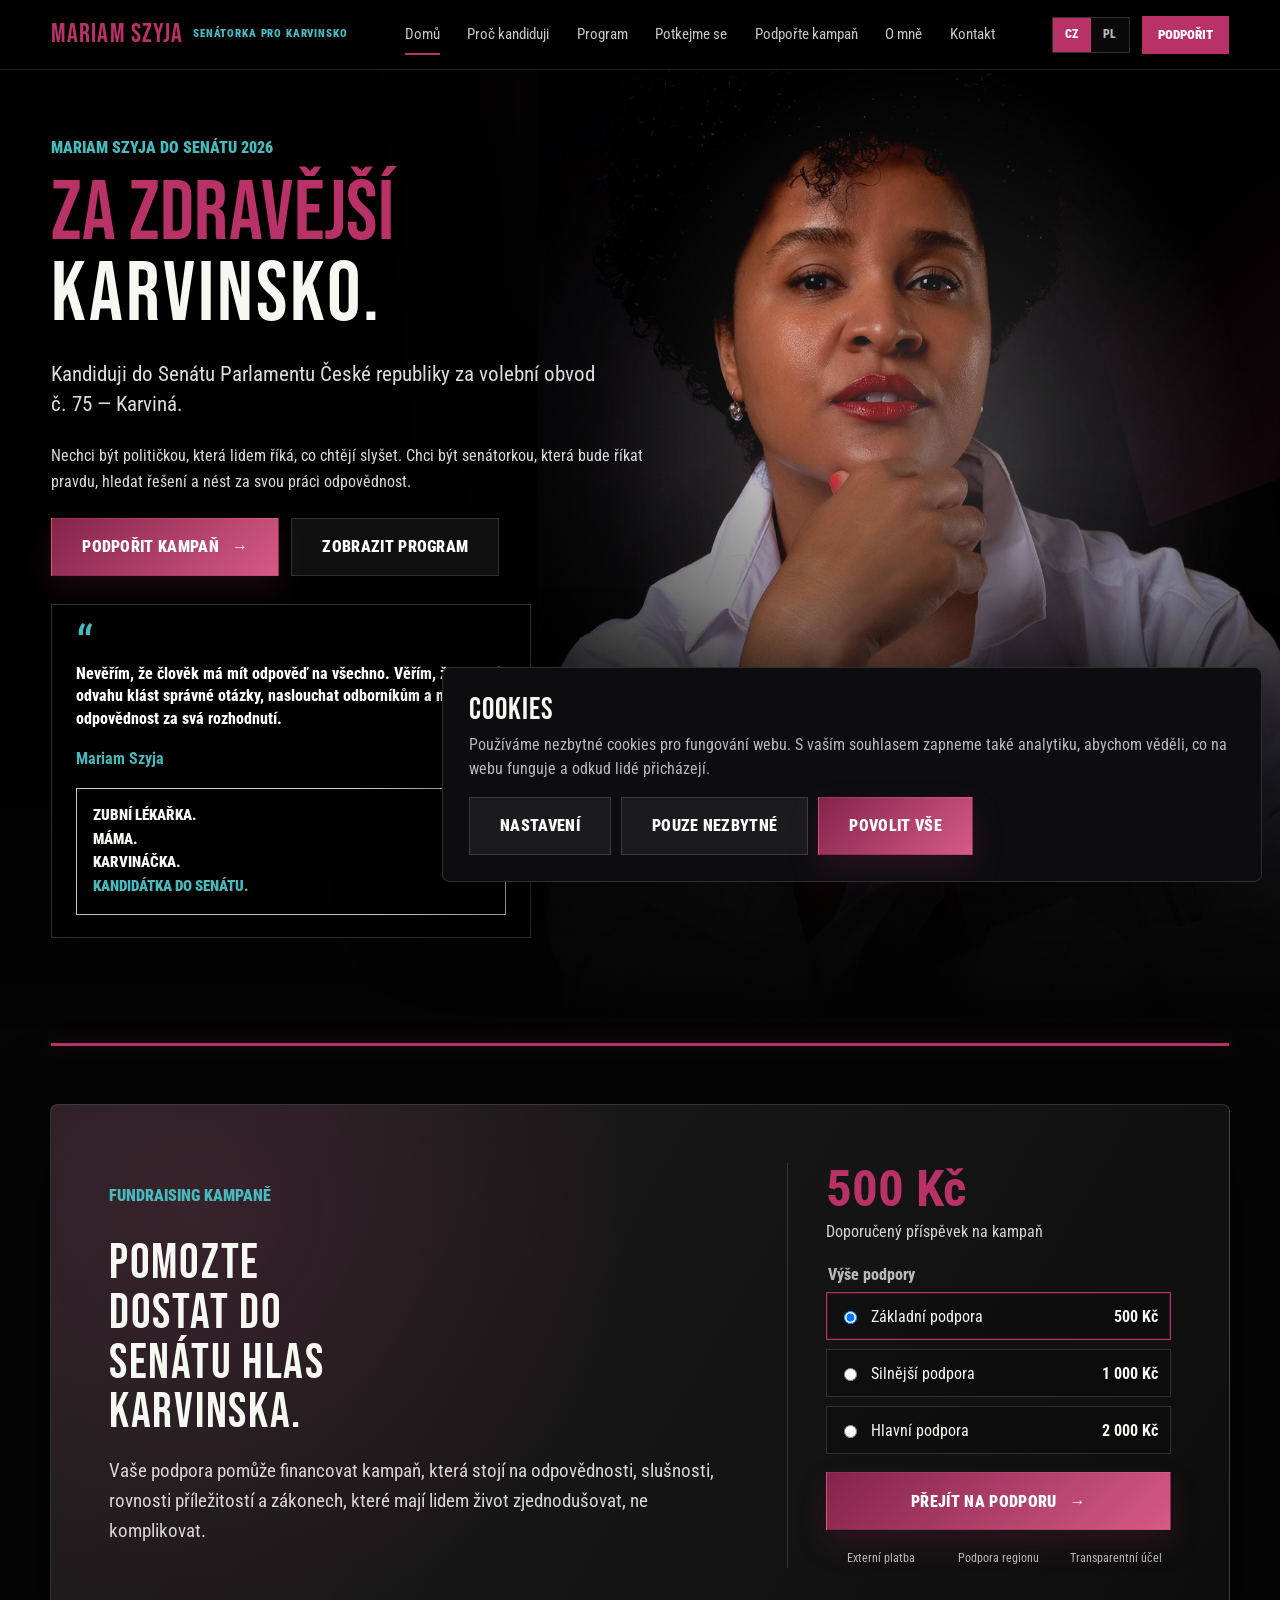
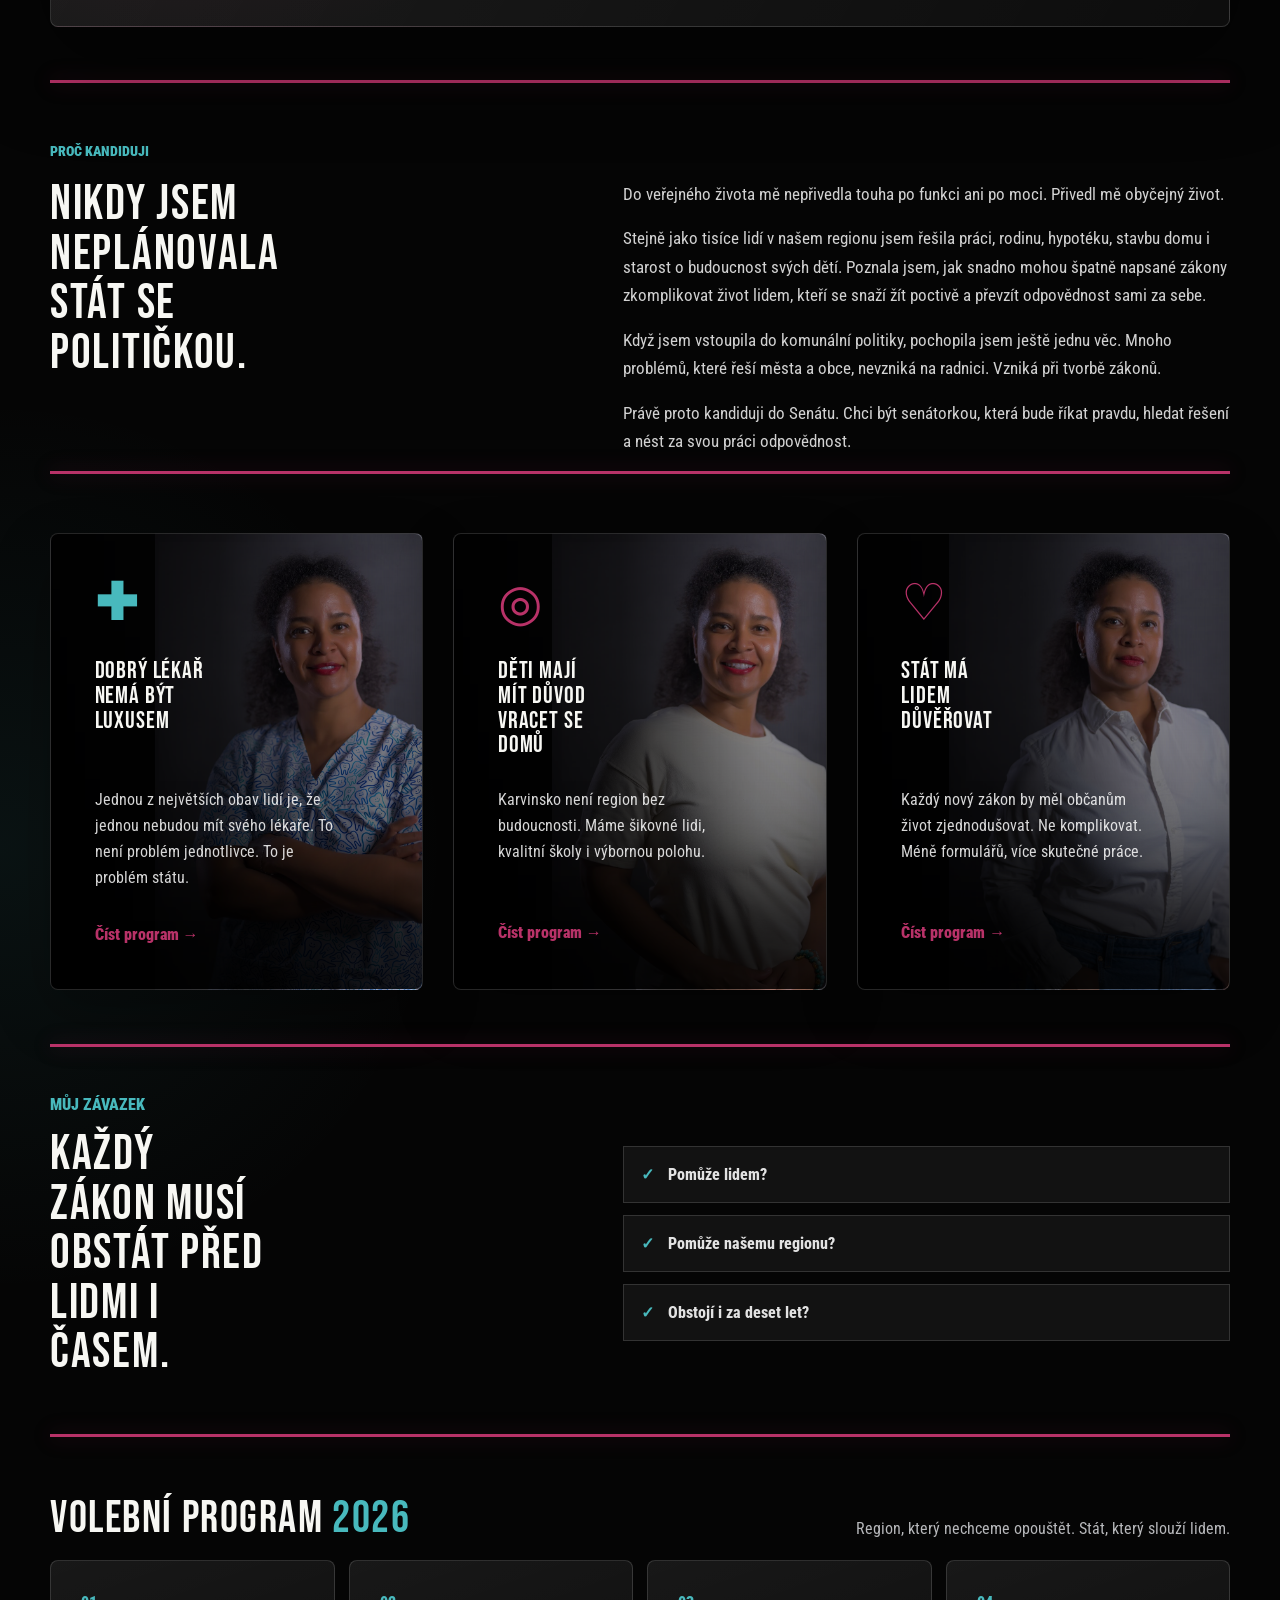
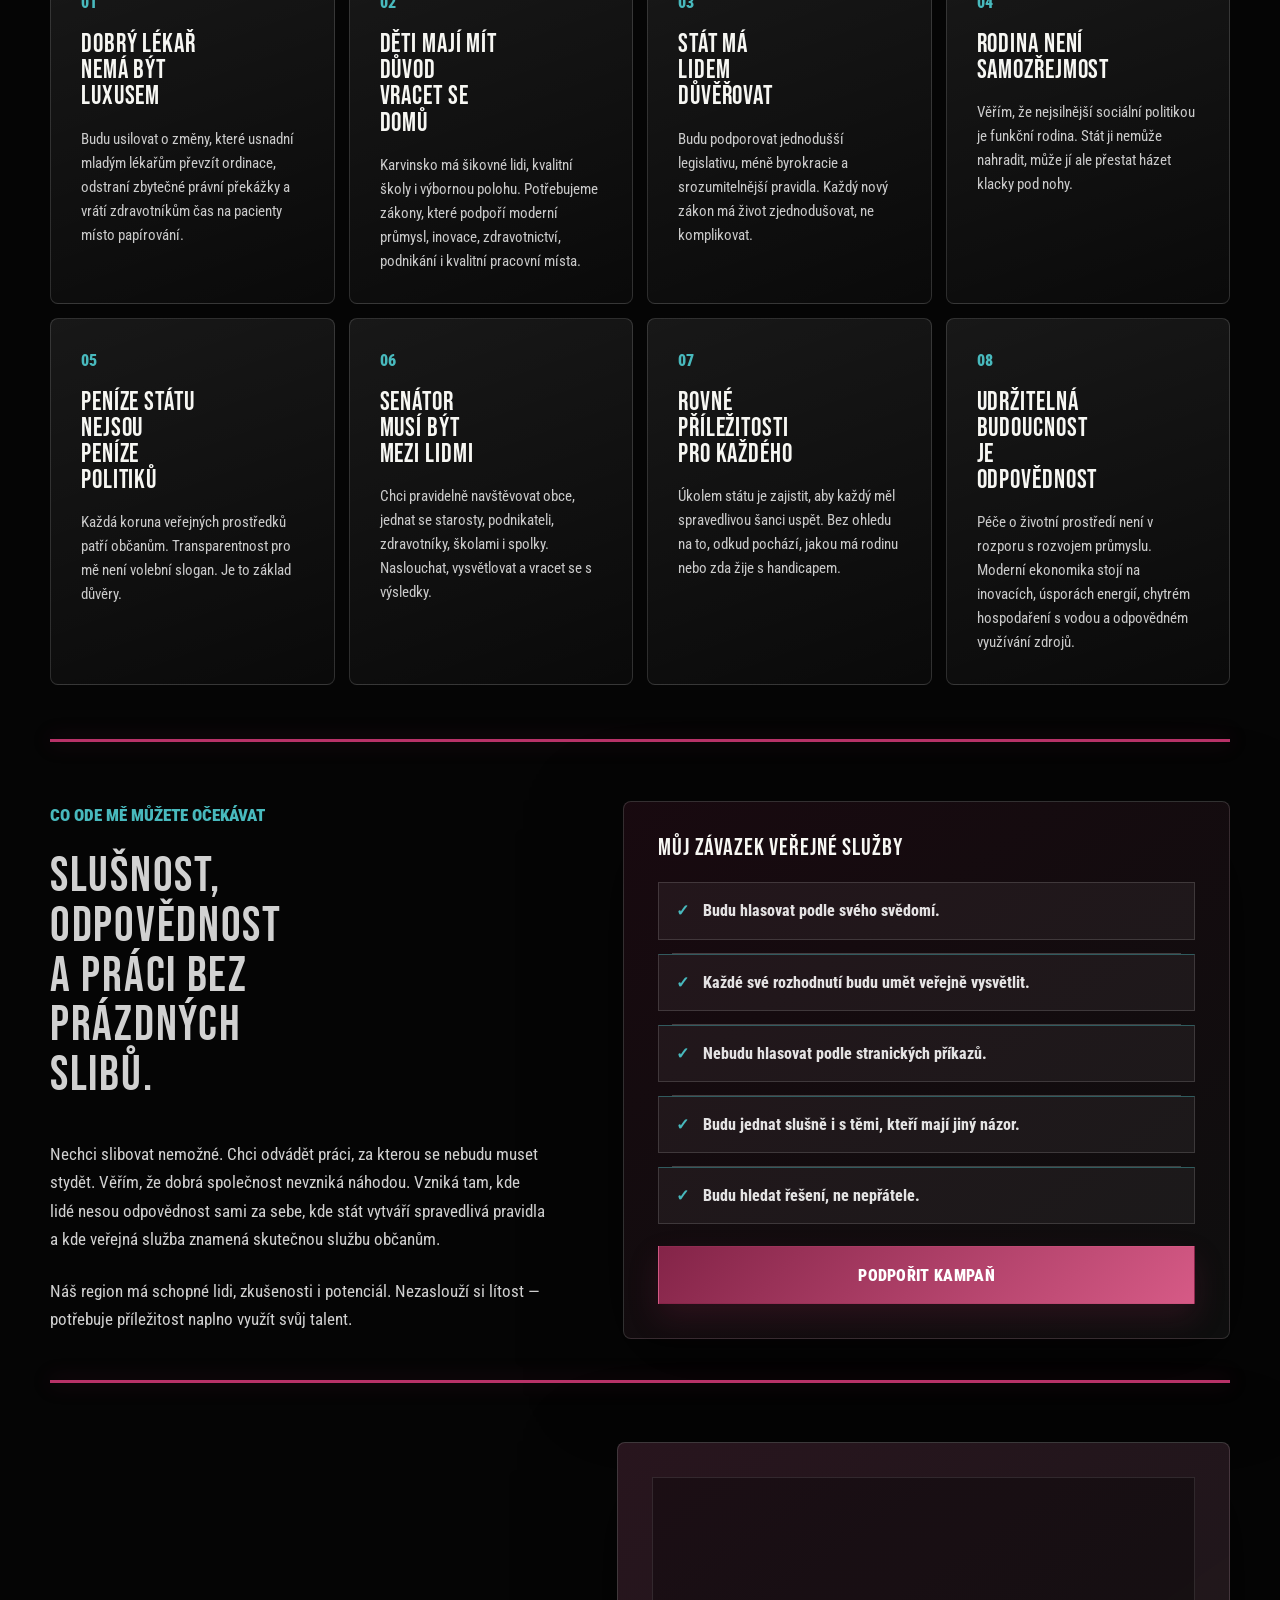
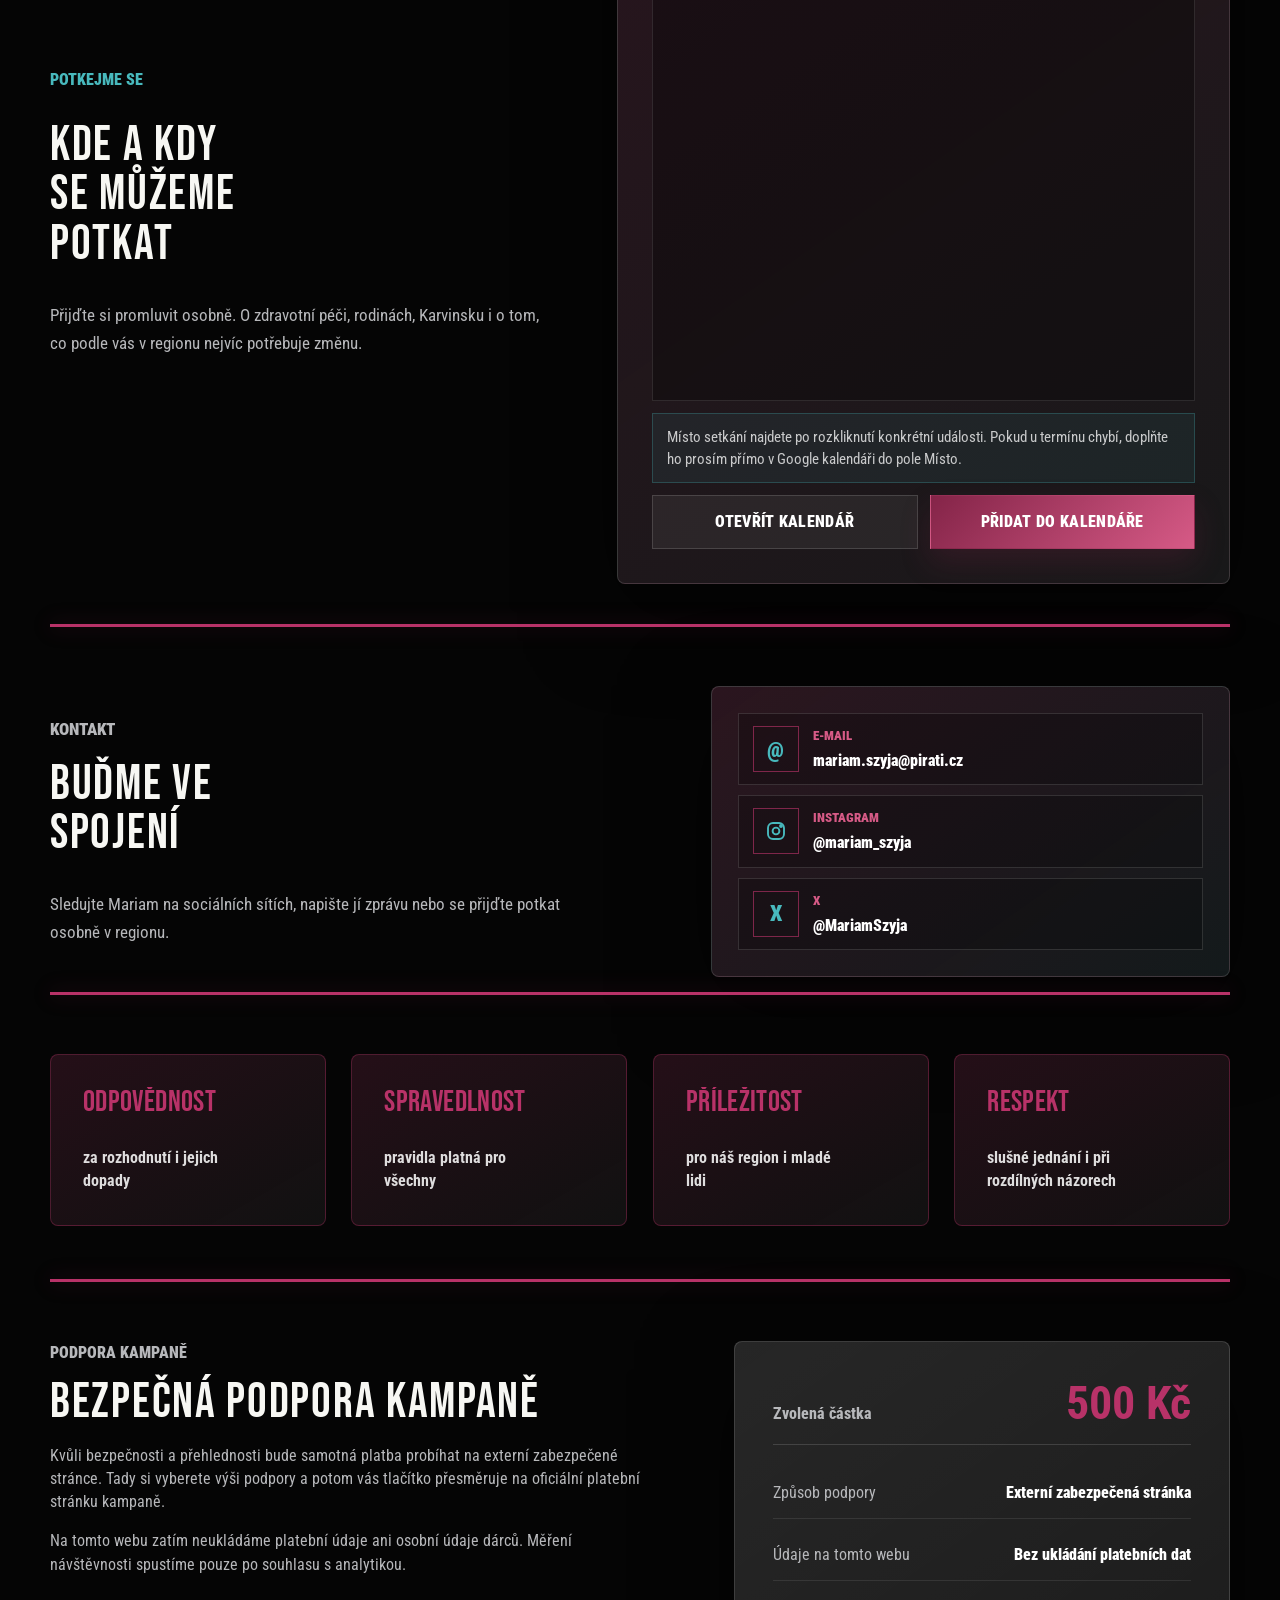
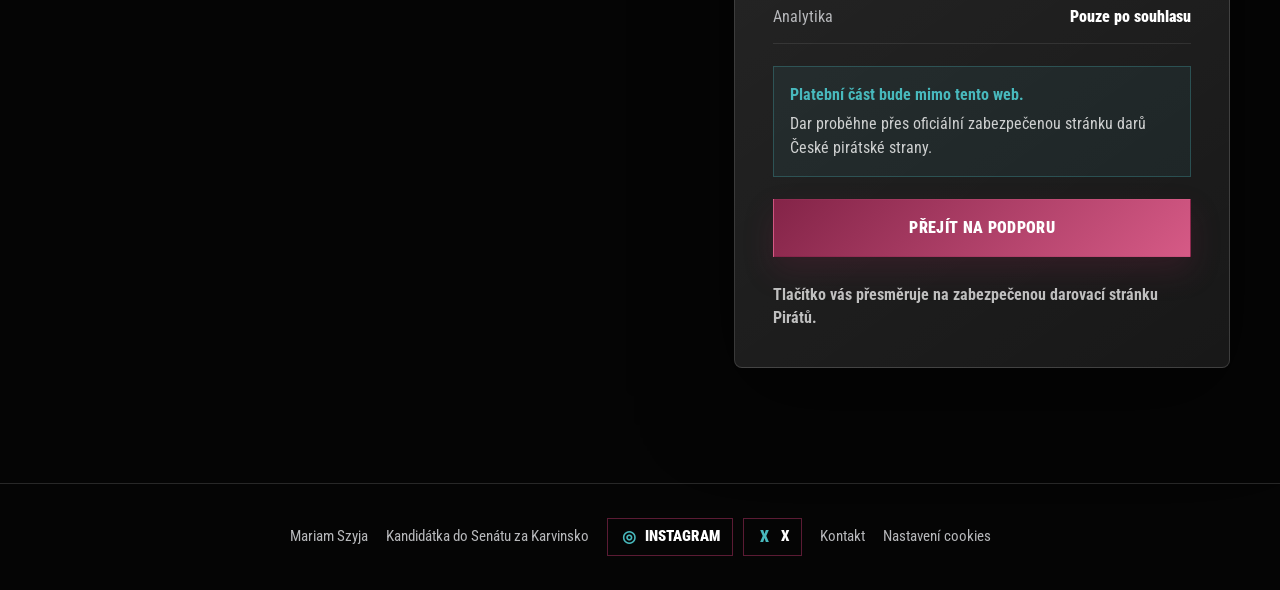
==== commit d167919a: "Update meet section calendar" ====
--- a/index.html
+++ b/index.html
@@ -374,21 +374,31 @@
           </p>
         </div>
         <div class="meet-card">
-          <article>
-            <span>Karviná</span>
-            <strong>Termín připravujeme</strong>
-            <small>Místo a čas brzy doplníme</small>
-          </article>
-          <article>
-            <span>Havířov</span>
-            <strong>Termín připravujeme</strong>
-            <small>Místo a čas brzy doplníme</small>
-          </article>
-          <article>
-            <span>Orlová</span>
-            <strong>Termín připravujeme</strong>
-            <small>Místo a čas brzy doplníme</small>
-          </article>
+          <div class="meet-calendar">
+            <iframe
+              title="Kalendář setkání s Mariam Szyja"
+              src="https://calendar.google.com/calendar/embed?src=b9faabfb291e29b54ca7de5a6951c136dfad33c0c7bee5c51d5f321ce93d0ef6%40group.calendar.google.com&amp;ctz=Europe%2FPrague&amp;mode=WEEK&amp;showTitle=0&amp;showNav=1&amp;showDate=1&amp;showPrint=0&amp;showTabs=0&amp;showCalendars=0"
+              loading="lazy"
+            ></iframe>
+          </div>
+          <p class="meet-note">
+            Místo setkání najdete po rozkliknutí konkrétní události. Pokud u termínu chybí,
+            doplňte ho prosím přímo v Google kalendáři do pole Místo.
+          </p>
+          <div class="meet-actions">
+            <a
+              class="button secondary"
+              href="https://calendar.google.com/calendar/embed?src=b9faabfb291e29b54ca7de5a6951c136dfad33c0c7bee5c51d5f321ce93d0ef6%40group.calendar.google.com&amp;ctz=Europe%2FPrague"
+              target="_blank"
+              rel="noopener noreferrer"
+            >Otevřít kalendář</a>
+            <a
+              class="button primary"
+              href="https://calendar.google.com/calendar/u/0/r?cid=b9faabfb291e29b54ca7de5a6951c136dfad33c0c7bee5c51d5f321ce93d0ef6%40group.calendar.google.com"
+              target="_blank"
+              rel="noopener noreferrer"
+            >Přidat do kalendáře</a>
+          </div>
         </div>
       </section>
 
--- a/styles.css
+++ b/styles.css
@@ -1178,6 +1178,46 @@
   box-shadow: var(--shadow);
 }
 
+.meet-calendar {
+  min-height: 430px;
+  overflow: hidden;
+  border: 1px solid rgba(255, 255, 255, 0.11);
+  background: rgba(0, 0, 0, 0.32);
+}
+
+.meet-calendar iframe {
+  display: block;
+  width: 100%;
+  height: min(58vh, 540px);
+  min-height: 430px;
+  border: 0;
+  filter: grayscale(1) contrast(1.08) brightness(0.9);
+}
+
+.meet-note {
+  margin: 0;
+  padding: 12px 14px;
+  border: 1px solid rgba(72, 185, 189, 0.26);
+  background: rgba(72, 185, 189, 0.08);
+  color: rgba(255, 255, 255, 0.76);
+  font-family: var(--font-ui);
+  font-size: 0.95rem;
+  line-height: 1.45;
+}
+
+.meet-actions {
+  display: grid;
+  grid-template-columns: repeat(2, minmax(0, 1fr));
+  gap: 12px;
+}
+
+.meet-actions .button {
+  justify-content: center;
+  min-height: 54px;
+  padding-inline: 18px;
+  text-align: center;
+}
+
 .meet-card article {
   display: grid;
   grid-template-columns: minmax(120px, 0.7fr) minmax(0, 1fr) auto;
@@ -2012,6 +2052,10 @@
 
   .meet-copy h2 {
     max-width: 14ch;
+  }
+
+  .meet-calendar iframe {
+    height: 460px;
   }
 
   .stats {
@@ -2192,6 +2236,10 @@
     padding-inline: 18px;
   }
 
+  .meet-actions {
+    grid-template-columns: 1fr;
+  }
+
   .month-row {
     grid-template-columns: repeat(2, 1fr);
   }
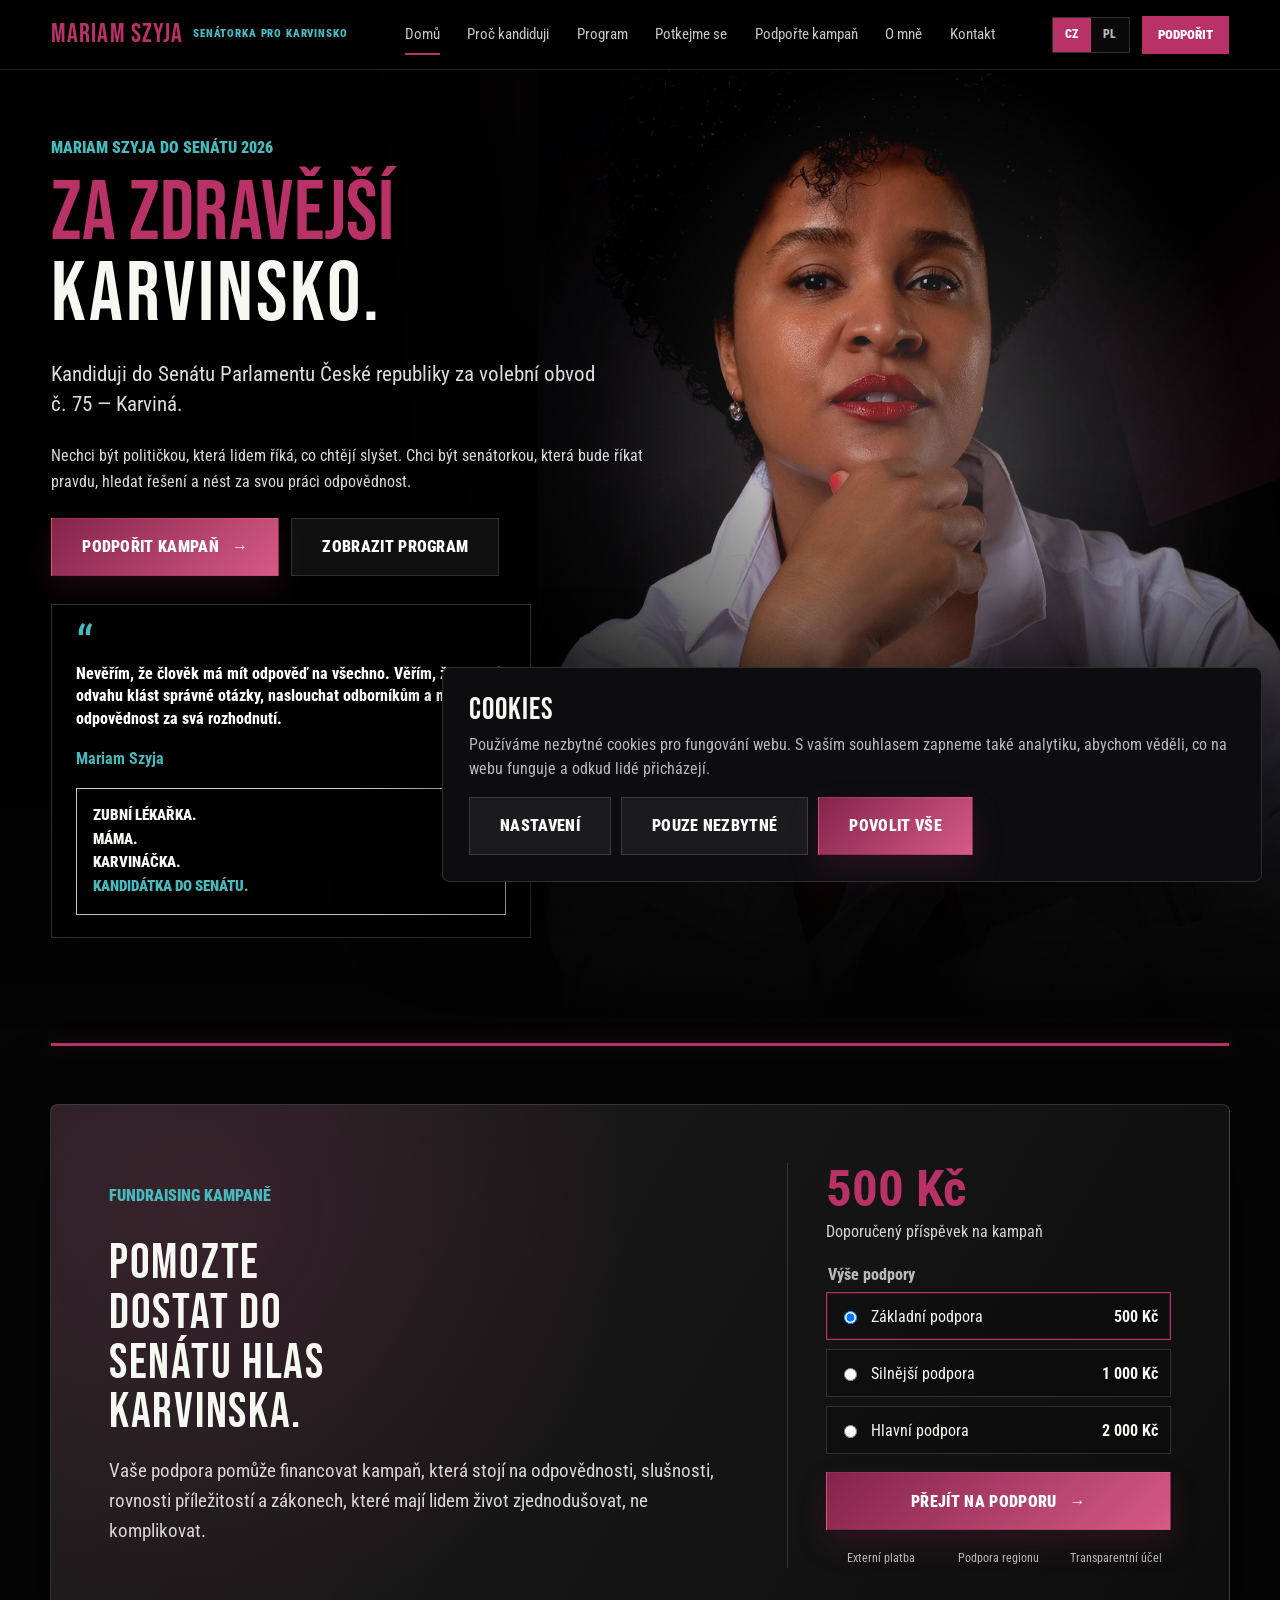
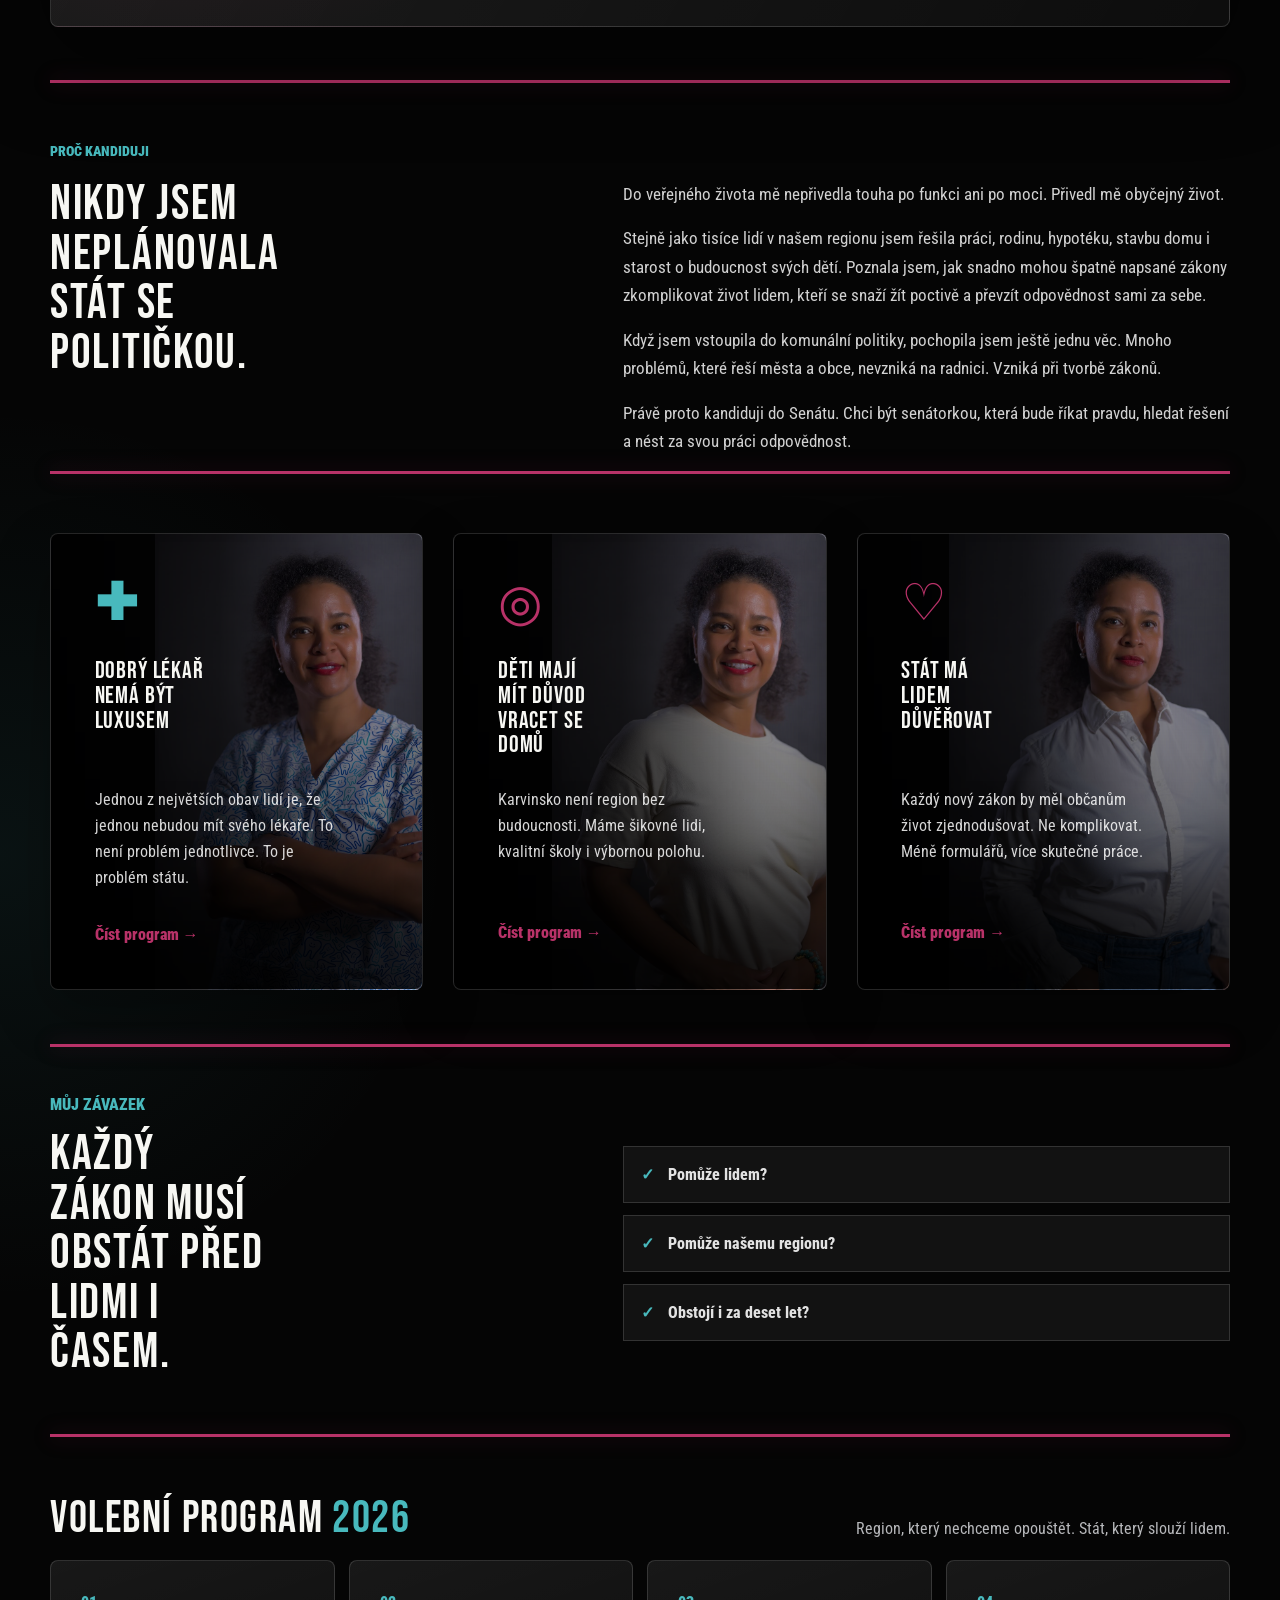
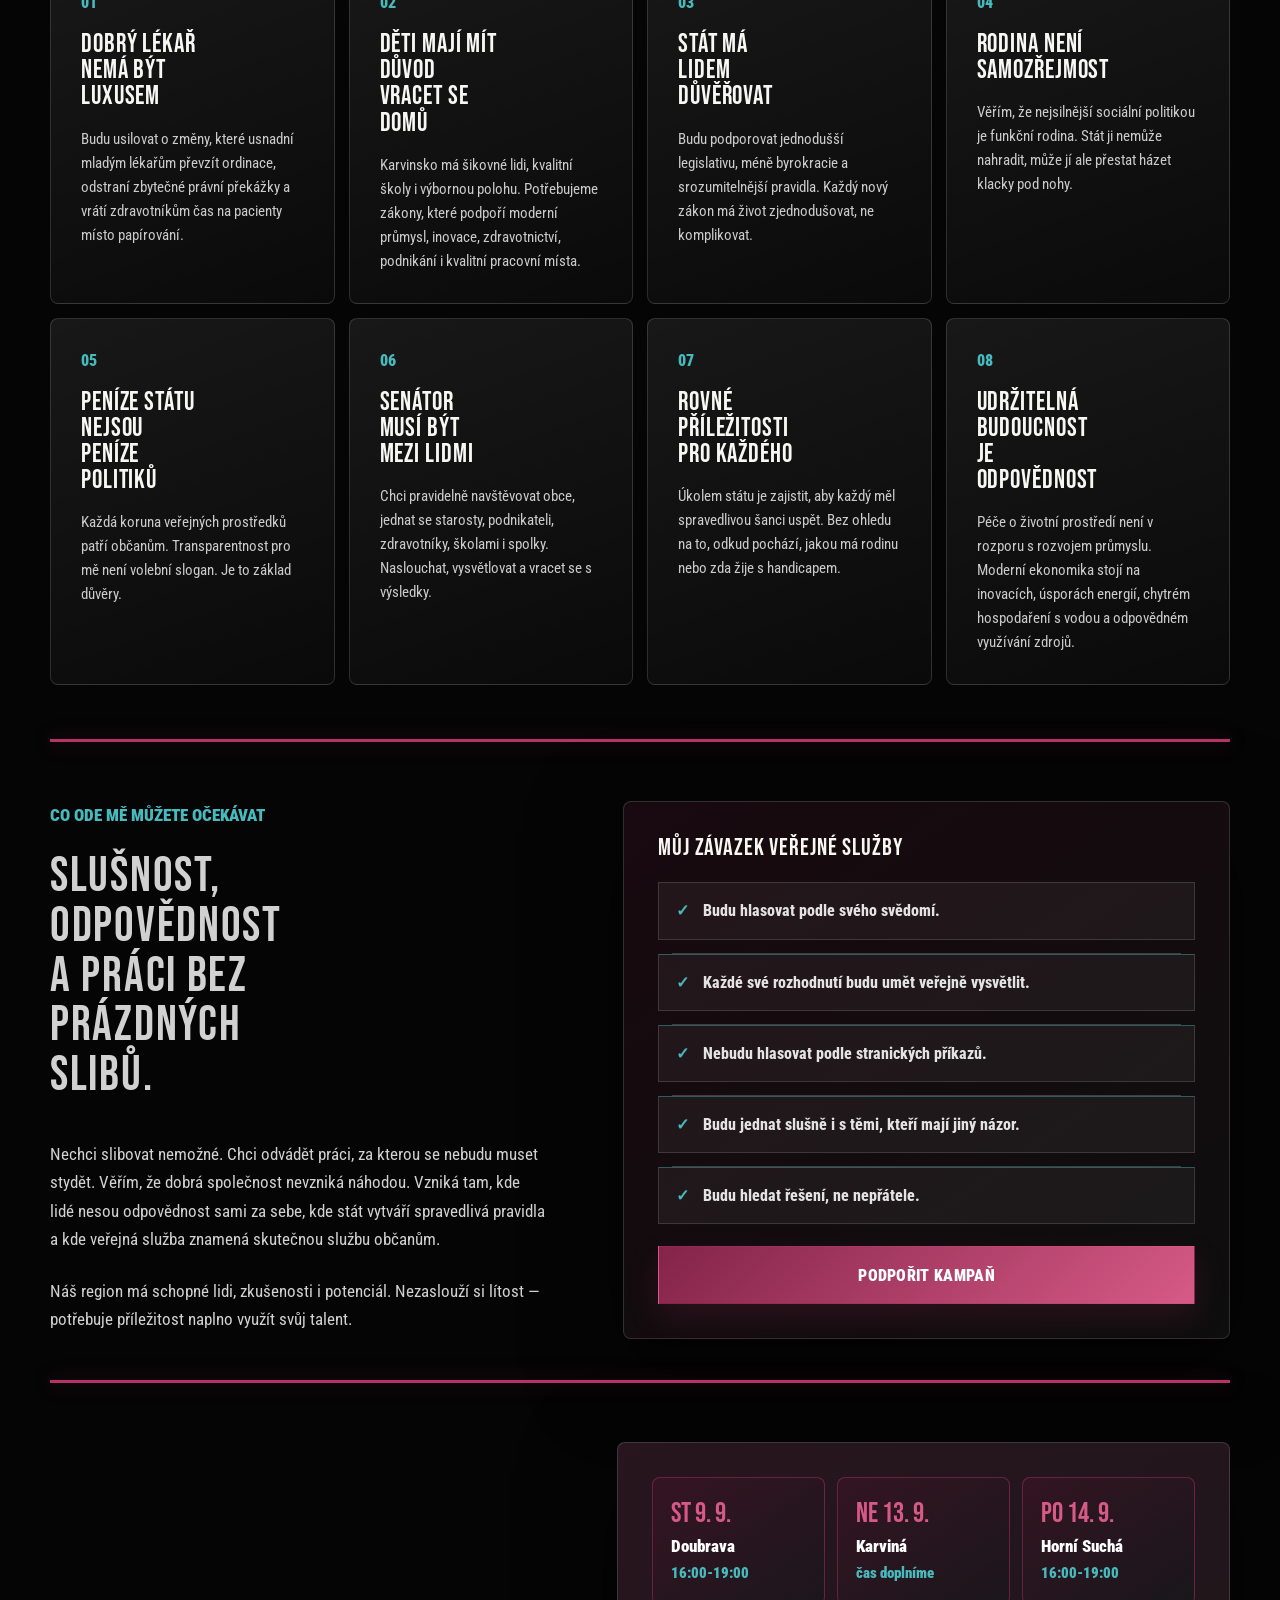
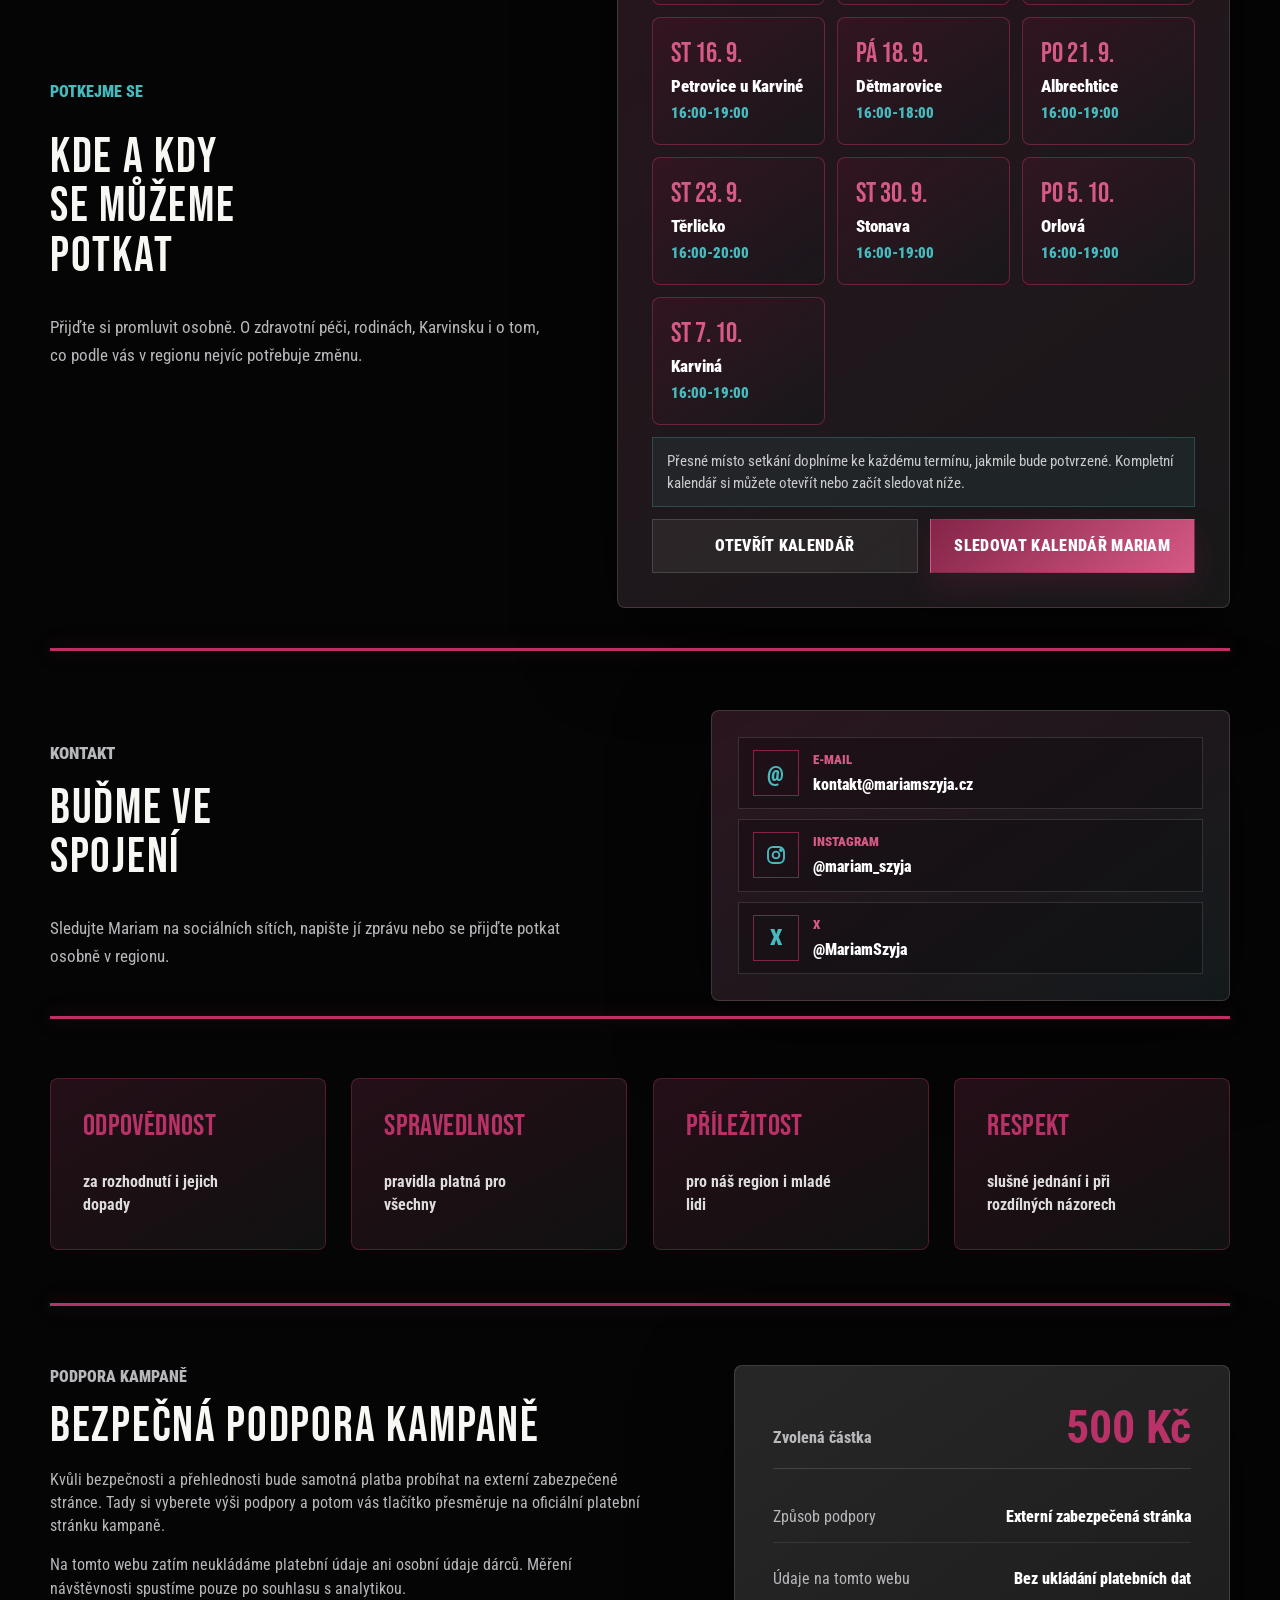
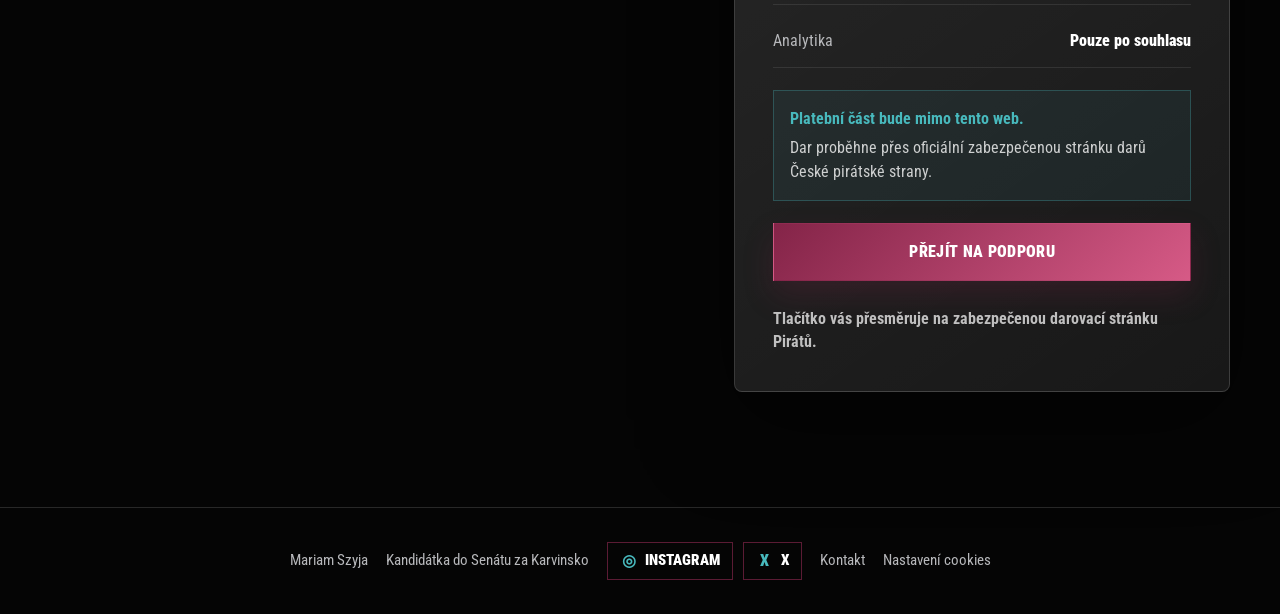
==== commit 4997cf41: "Update meeting section" ====
--- a/index.html
+++ b/index.html
@@ -374,16 +374,61 @@
           </p>
         </div>
         <div class="meet-card">
-          <div class="meet-calendar">
-            <iframe
-              title="Kalendář setkání s Mariam Szyja"
-              src="https://calendar.google.com/calendar/embed?src=b9faabfb291e29b54ca7de5a6951c136dfad33c0c7bee5c51d5f321ce93d0ef6%40group.calendar.google.com&amp;ctz=Europe%2FPrague&amp;mode=WEEK&amp;showTitle=0&amp;showNav=1&amp;showDate=1&amp;showPrint=0&amp;showTabs=0&amp;showCalendars=0"
-              loading="lazy"
-            ></iframe>
+          <div class="meet-events" aria-label="Přehled termínů setkání">
+            <article class="meet-event">
+              <span>St 9. 9.</span>
+              <strong>Doubrava</strong>
+              <small>16:00-19:00</small>
+            </article>
+            <article class="meet-event">
+              <span>Ne 13. 9.</span>
+              <strong>Karviná</strong>
+              <small>čas doplníme</small>
+            </article>
+            <article class="meet-event">
+              <span>Po 14. 9.</span>
+              <strong>Horní Suchá</strong>
+              <small>16:00-19:00</small>
+            </article>
+            <article class="meet-event">
+              <span>St 16. 9.</span>
+              <strong>Petrovice u Karviné</strong>
+              <small>16:00-19:00</small>
+            </article>
+            <article class="meet-event">
+              <span>Pá 18. 9.</span>
+              <strong>Dětmarovice</strong>
+              <small>16:00-18:00</small>
+            </article>
+            <article class="meet-event">
+              <span>Po 21. 9.</span>
+              <strong>Albrechtice</strong>
+              <small>16:00-19:00</small>
+            </article>
+            <article class="meet-event">
+              <span>St 23. 9.</span>
+              <strong>Těrlicko</strong>
+              <small>16:00-20:00</small>
+            </article>
+            <article class="meet-event">
+              <span>St 30. 9.</span>
+              <strong>Stonava</strong>
+              <small>16:00-19:00</small>
+            </article>
+            <article class="meet-event">
+              <span>Po 5. 10.</span>
+              <strong>Orlová</strong>
+              <small>16:00-19:00</small>
+            </article>
+            <article class="meet-event">
+              <span>St 7. 10.</span>
+              <strong>Karviná</strong>
+              <small>16:00-19:00</small>
+            </article>
           </div>
           <p class="meet-note">
-            Místo setkání najdete po rozkliknutí konkrétní události. Pokud u termínu chybí,
-            doplňte ho prosím přímo v Google kalendáři do pole Místo.
+            Přesné místo setkání doplníme ke každému termínu, jakmile bude potvrzené.
+            Kompletní kalendář si můžete otevřít nebo začít sledovat níže.
           </p>
           <div class="meet-actions">
             <a
@@ -397,7 +442,7 @@
               href="https://calendar.google.com/calendar/u/0/r?cid=b9faabfb291e29b54ca7de5a6951c136dfad33c0c7bee5c51d5f321ce93d0ef6%40group.calendar.google.com"
               target="_blank"
               rel="noopener noreferrer"
-            >Přidat do kalendáře</a>
+            >Sledovat kalendář Mariam</a>
           </div>
         </div>
       </section>
@@ -412,11 +457,11 @@
           </p>
         </div>
         <div class="contact-card">
-          <a class="contact-link" href="mailto:mariam.szyja@pirati.cz">
+          <a class="contact-link" href="mailto:kontakt@mariamszyja.cz">
             <span class="contact-icon" aria-hidden="true">@</span>
             <span>
               <small>E-mail</small>
-              <strong>mariam.szyja@pirati.cz</strong>
+              <strong>kontakt@mariamszyja.cz</strong>
             </span>
           </a>
           <a class="contact-link" href="https://www.instagram.com/mariam_szyja/" target="_blank" rel="noopener noreferrer">
@@ -562,6 +607,6 @@
       <button class="footer-link" type="button" data-cookie-reset>Nastavení cookies</button>
     </footer>
 
-    <script src="script.js"></script>
+    <script src="script.js?v=20260825-calendar-agenda"></script>
   </body>
 </html>
--- a/styles.css
+++ b/styles.css
@@ -1134,8 +1134,7 @@
   list-style: none;
 }
 
-.support-list li + li,
-.meet-card article + article {
+.support-list li + li {
   border-top-color: rgba(72, 185, 189, 0.42);
   box-shadow: 0 -15px 0 -14px rgba(255, 255, 255, 0.2);
 }
@@ -1178,22 +1177,6 @@
   box-shadow: var(--shadow);
 }
 
-.meet-calendar {
-  min-height: 430px;
-  overflow: hidden;
-  border: 1px solid rgba(255, 255, 255, 0.11);
-  background: rgba(0, 0, 0, 0.32);
-}
-
-.meet-calendar iframe {
-  display: block;
-  width: 100%;
-  height: min(58vh, 540px);
-  min-height: 430px;
-  border: 0;
-  filter: grayscale(1) contrast(1.08) brightness(0.9);
-}
-
 .meet-note {
   margin: 0;
   padding: 12px 14px;
@@ -1218,7 +1201,50 @@
   text-align: center;
 }
 
-.meet-card article {
+.meet-events {
+  display: grid;
+  grid-template-columns: repeat(3, minmax(0, 1fr));
+  gap: 12px;
+}
+
+.meet-event {
+  display: grid;
+  align-content: center;
+  gap: 8px;
+  min-height: 128px;
+  padding: 18px 18px 16px;
+  border: 1px solid rgba(184, 50, 104, 0.46);
+  border-radius: 8px;
+  background:
+    linear-gradient(145deg, rgba(184, 50, 104, 0.16), rgba(72, 185, 189, 0.045)),
+    rgba(0, 0, 0, 0.28);
+}
+
+.meet-event span {
+  color: var(--magenta-soft);
+  font-family: var(--font-display);
+  font-size: clamp(1.75rem, 2.2vw, 2.35rem);
+  line-height: 0.95;
+  text-transform: uppercase;
+}
+
+.meet-event strong {
+  color: #fff;
+  font-family: var(--font-ui);
+  font-size: 1.08rem;
+  font-weight: 900;
+  line-height: 1.25;
+}
+
+.meet-event small {
+  color: var(--cyan);
+  font-family: var(--font-ui);
+  font-size: 0.95rem;
+  font-weight: 900;
+  line-height: 1.1;
+}
+
+.meet-card > article {
   display: grid;
   grid-template-columns: minmax(120px, 0.7fr) minmax(0, 1fr) auto;
   gap: 18px;
@@ -1229,7 +1255,7 @@
   background: rgba(0, 0, 0, 0.26);
 }
 
-.meet-card span {
+.meet-card > article span {
   color: var(--magenta-soft);
   font-family: var(--font-display);
   font-size: clamp(1.7rem, 3vw, 2.45rem);
@@ -1237,13 +1263,13 @@
   text-transform: uppercase;
 }
 
-.meet-card strong {
+.meet-card > article strong {
   color: var(--white);
   font-size: 1.08rem;
   font-weight: 900;
 }
 
-.meet-card small {
+.meet-card > article small {
   color: var(--cyan);
   font-size: 0.95rem;
   font-weight: 800;
@@ -2054,8 +2080,8 @@
     max-width: 14ch;
   }
 
-  .meet-calendar iframe {
-    height: 460px;
+  .meet-events {
+    grid-template-columns: repeat(2, minmax(0, 1fr));
   }
 
   .stats {
@@ -2240,6 +2266,10 @@
     grid-template-columns: 1fr;
   }
 
+  .meet-events {
+    grid-template-columns: 1fr;
+  }
+
   .month-row {
     grid-template-columns: repeat(2, 1fr);
   }
@@ -2249,13 +2279,13 @@
     align-items: start;
   }
 
-  .meet-card article {
+  .meet-card > article {
     grid-template-columns: 1fr;
     gap: 8px;
     align-items: start;
   }
 
-  .meet-card small {
+  .meet-card > article small {
     text-align: left;
   }
 
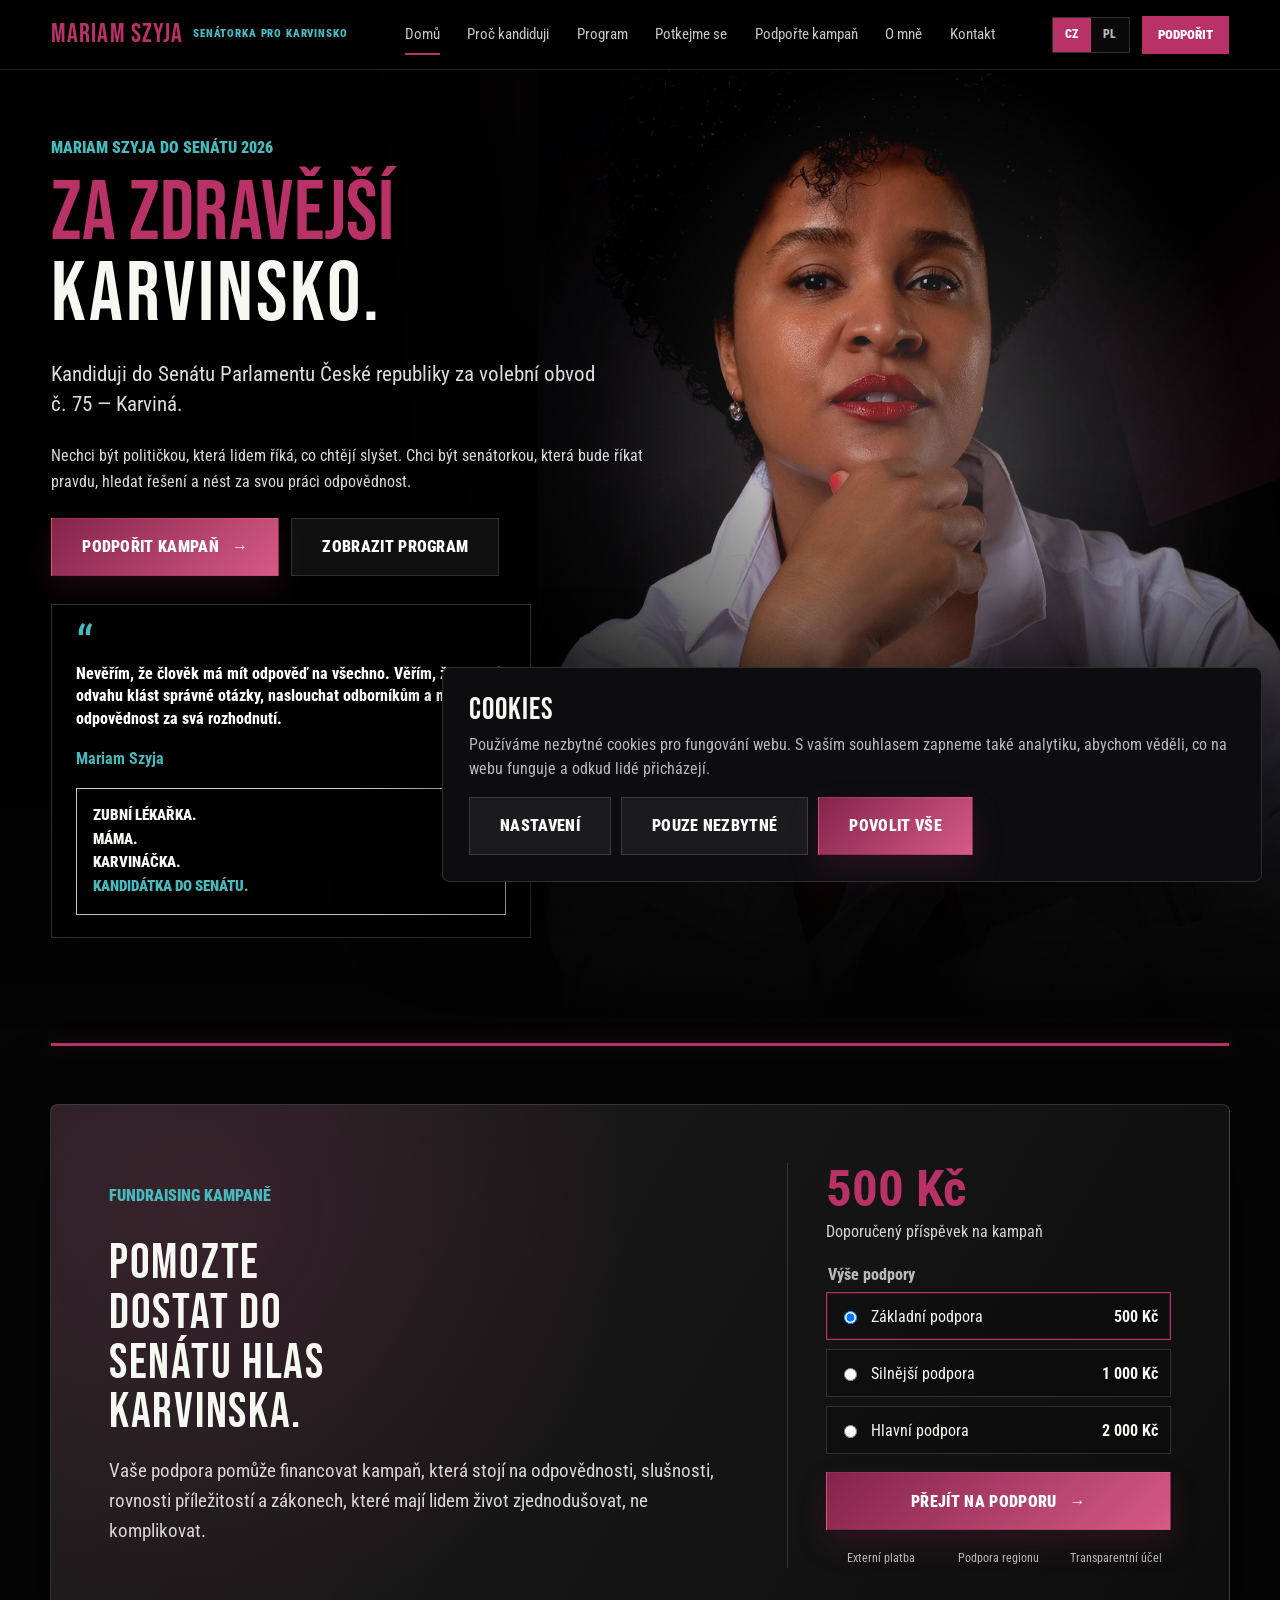
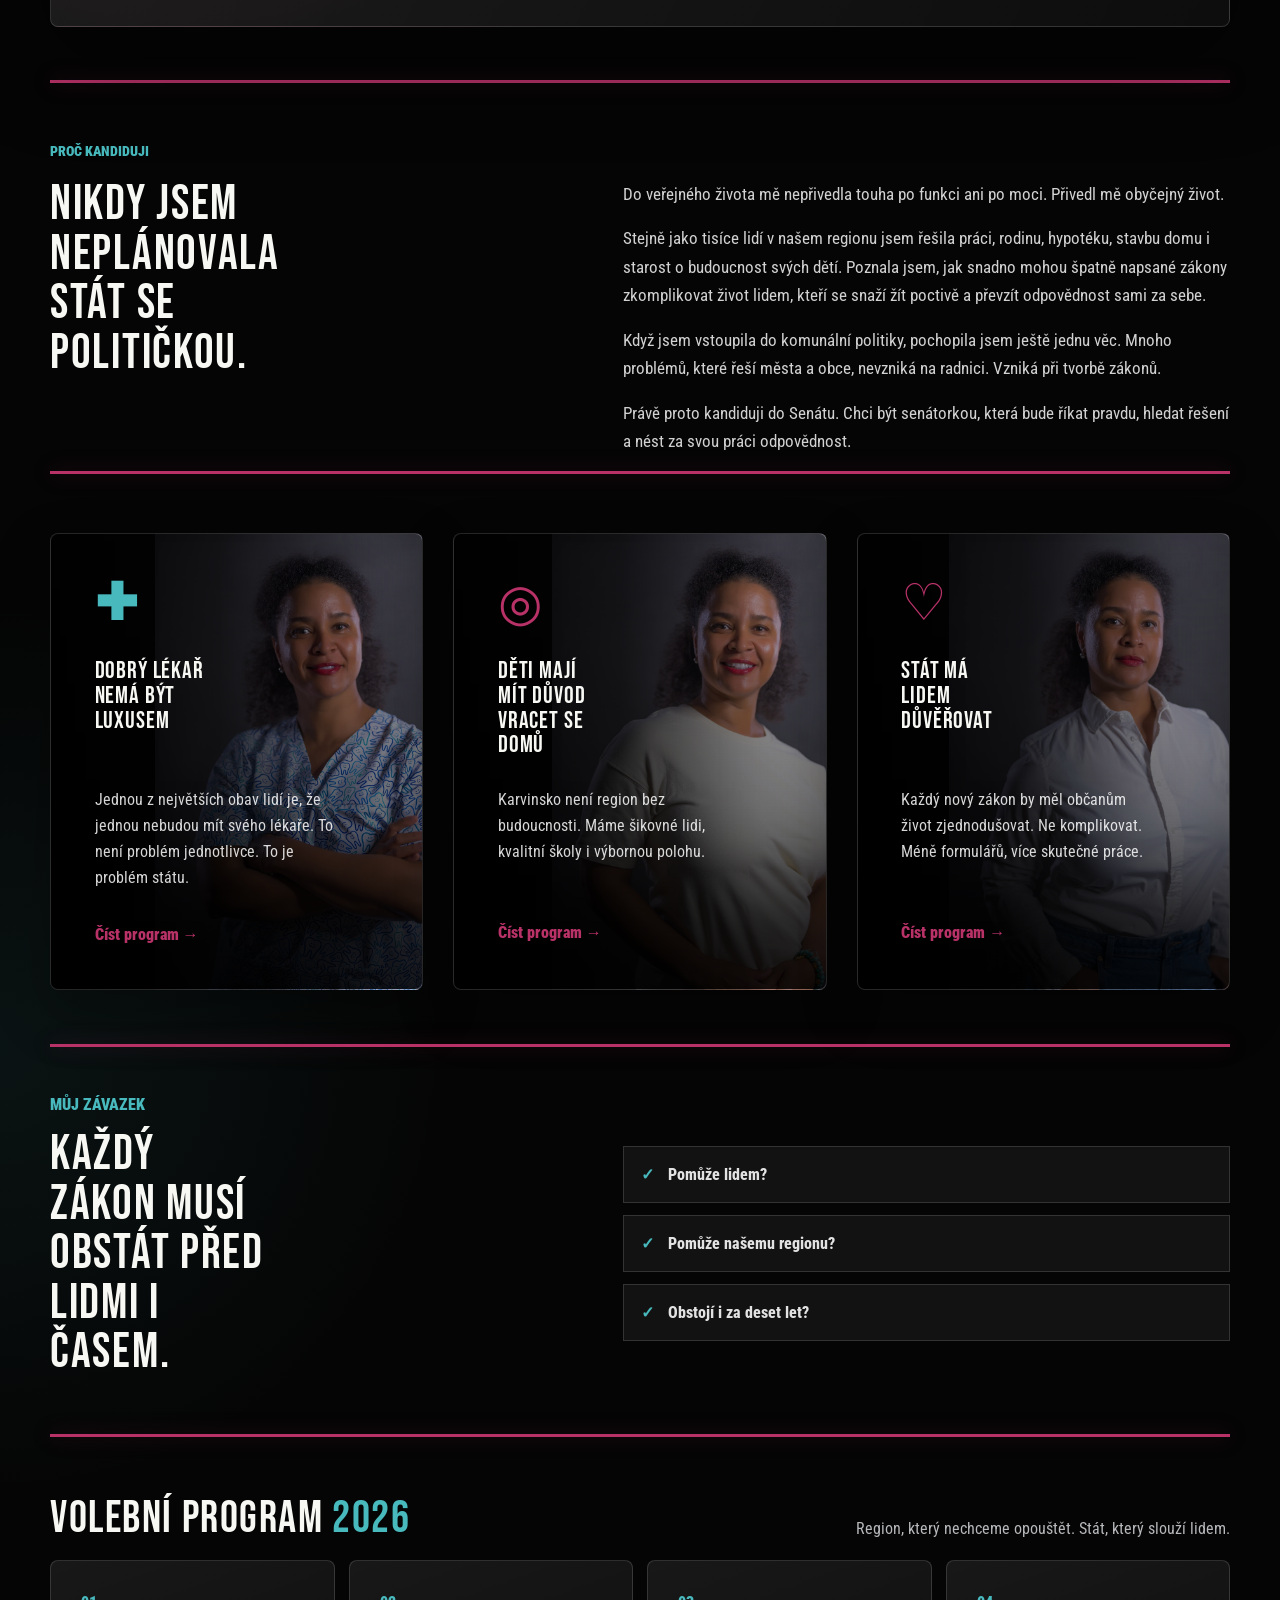
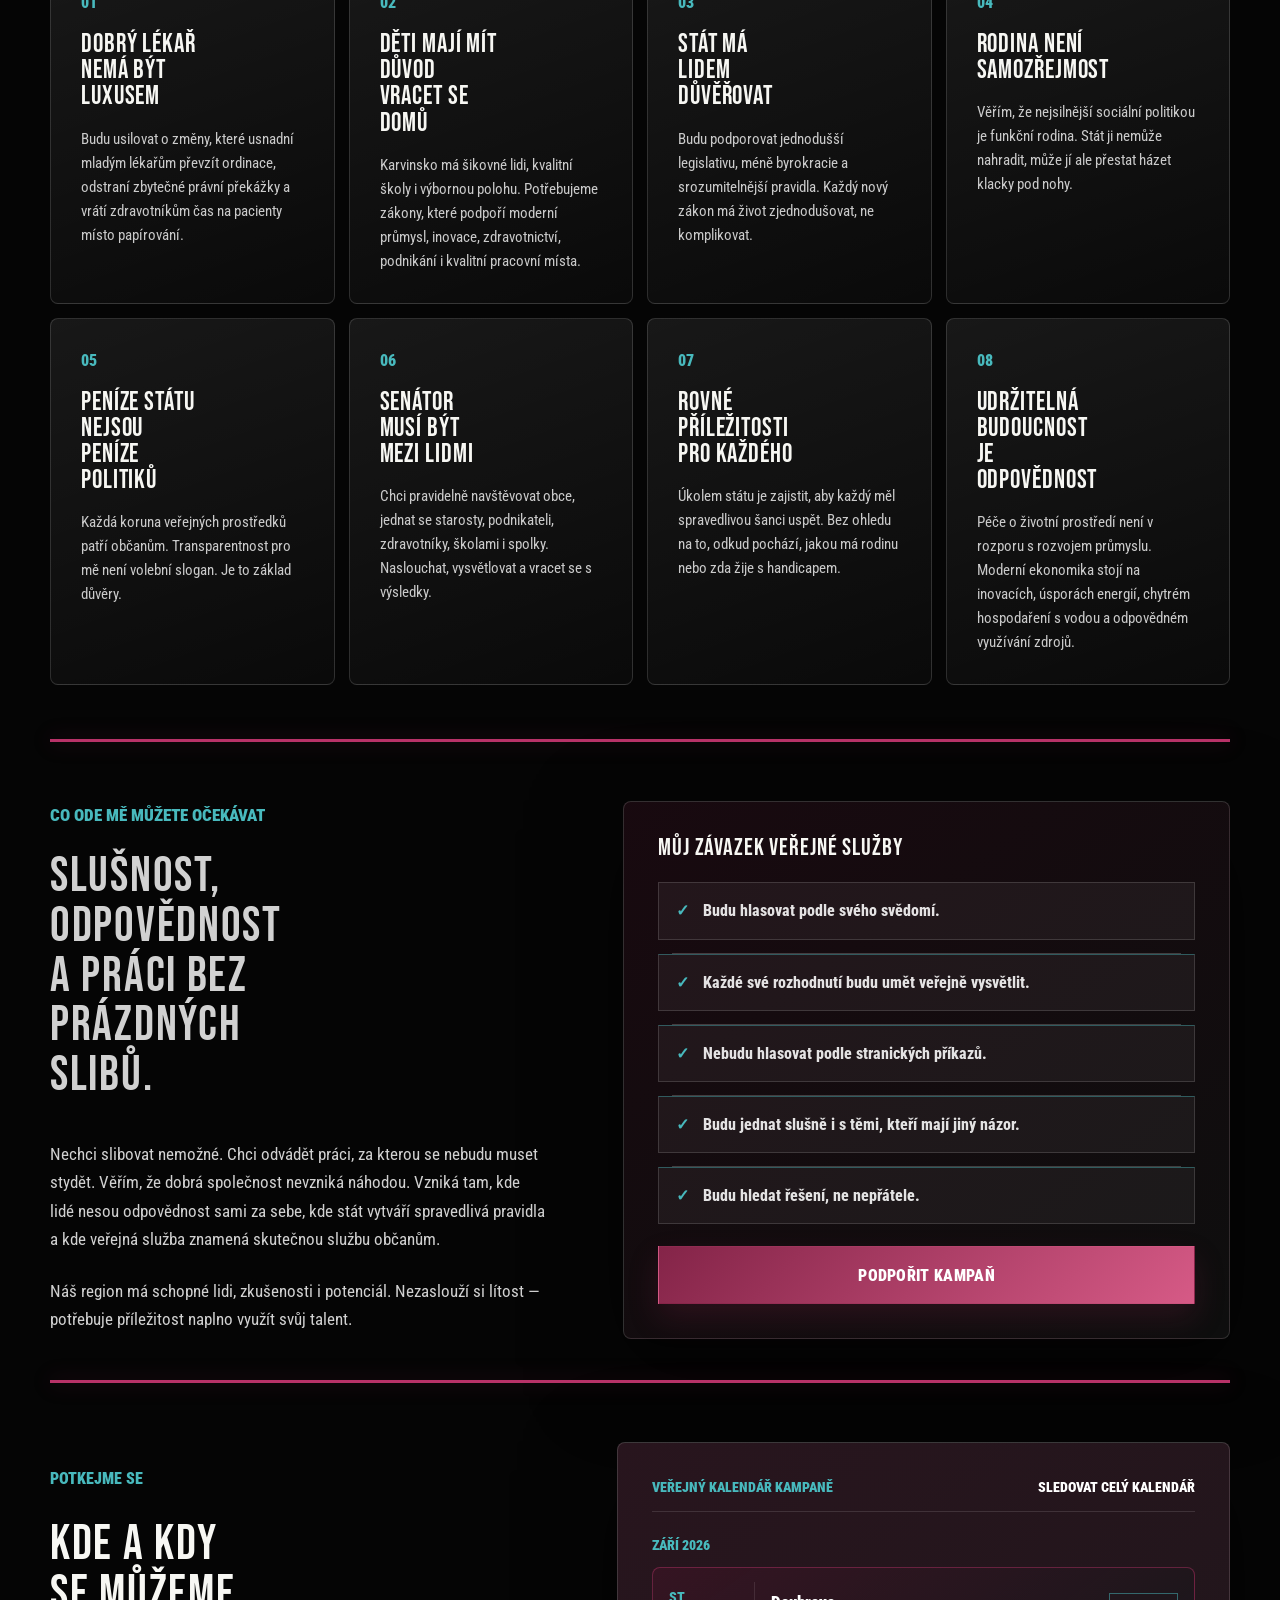
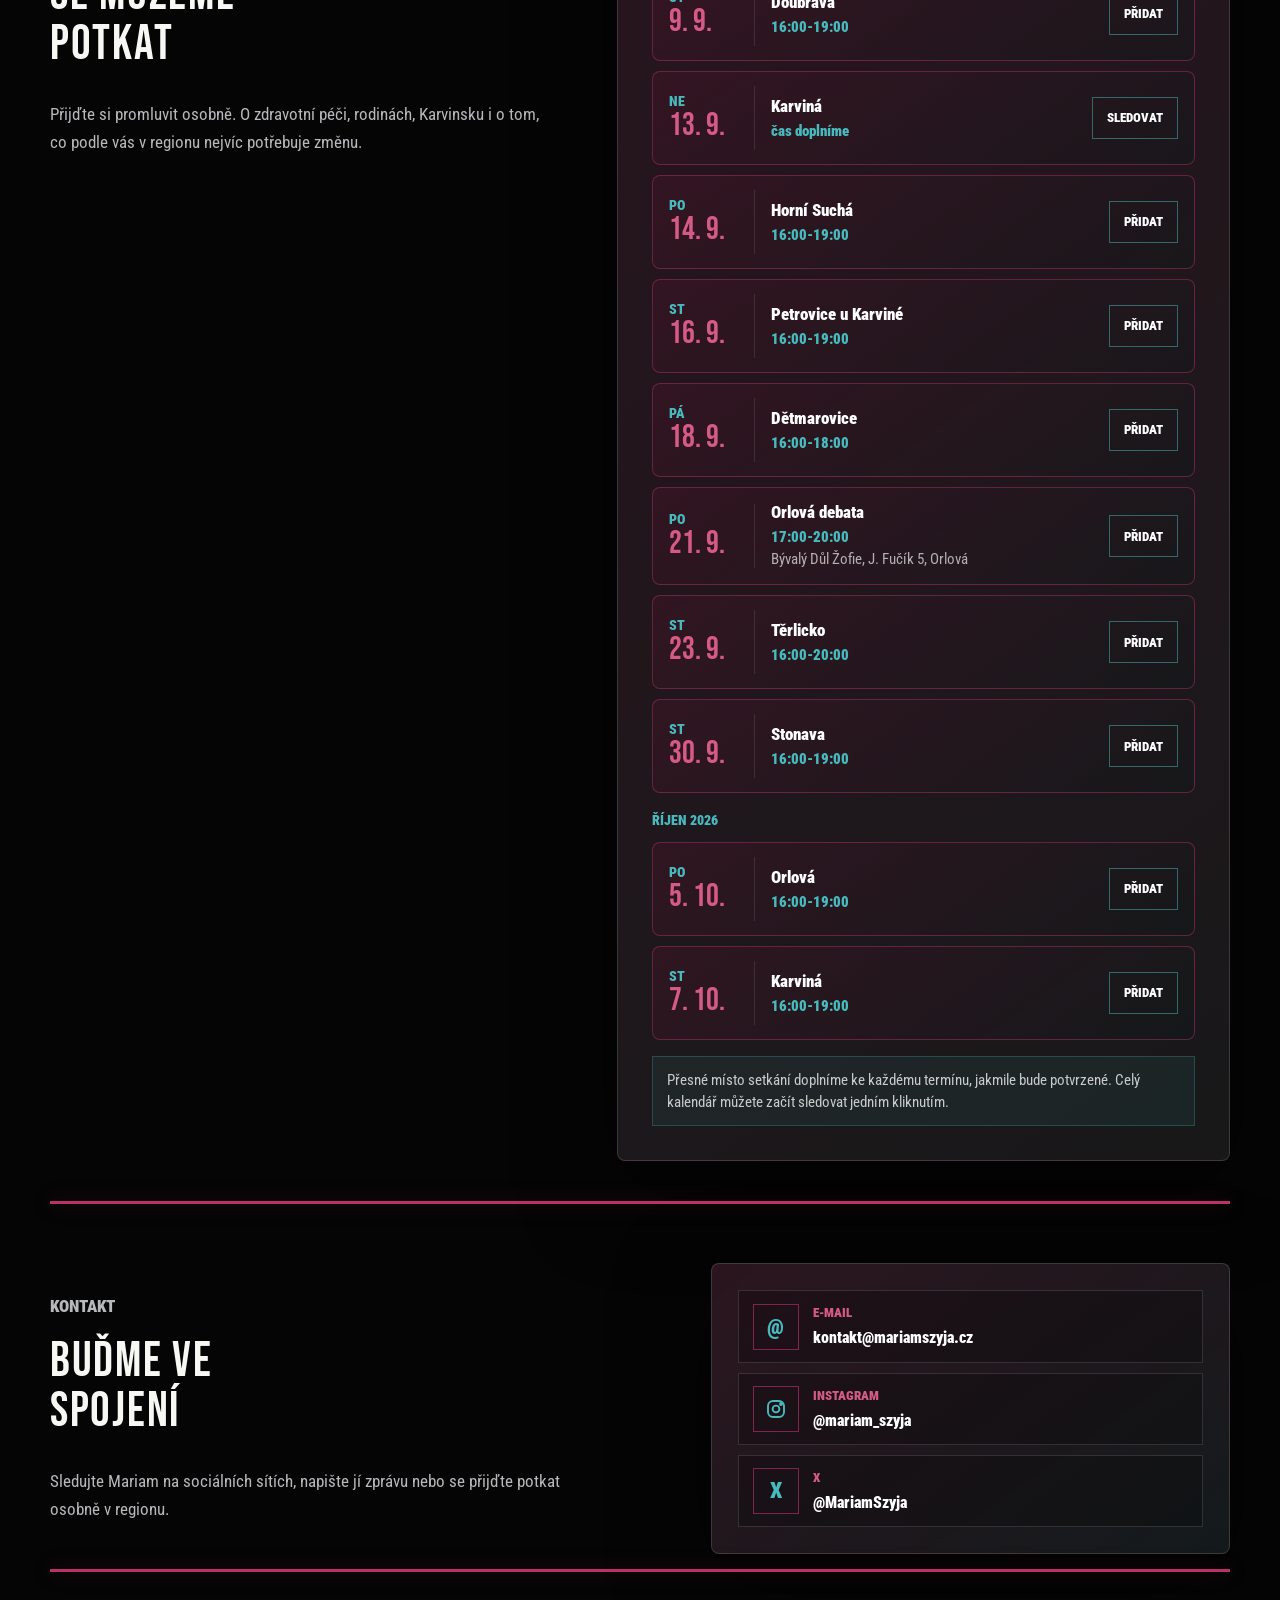
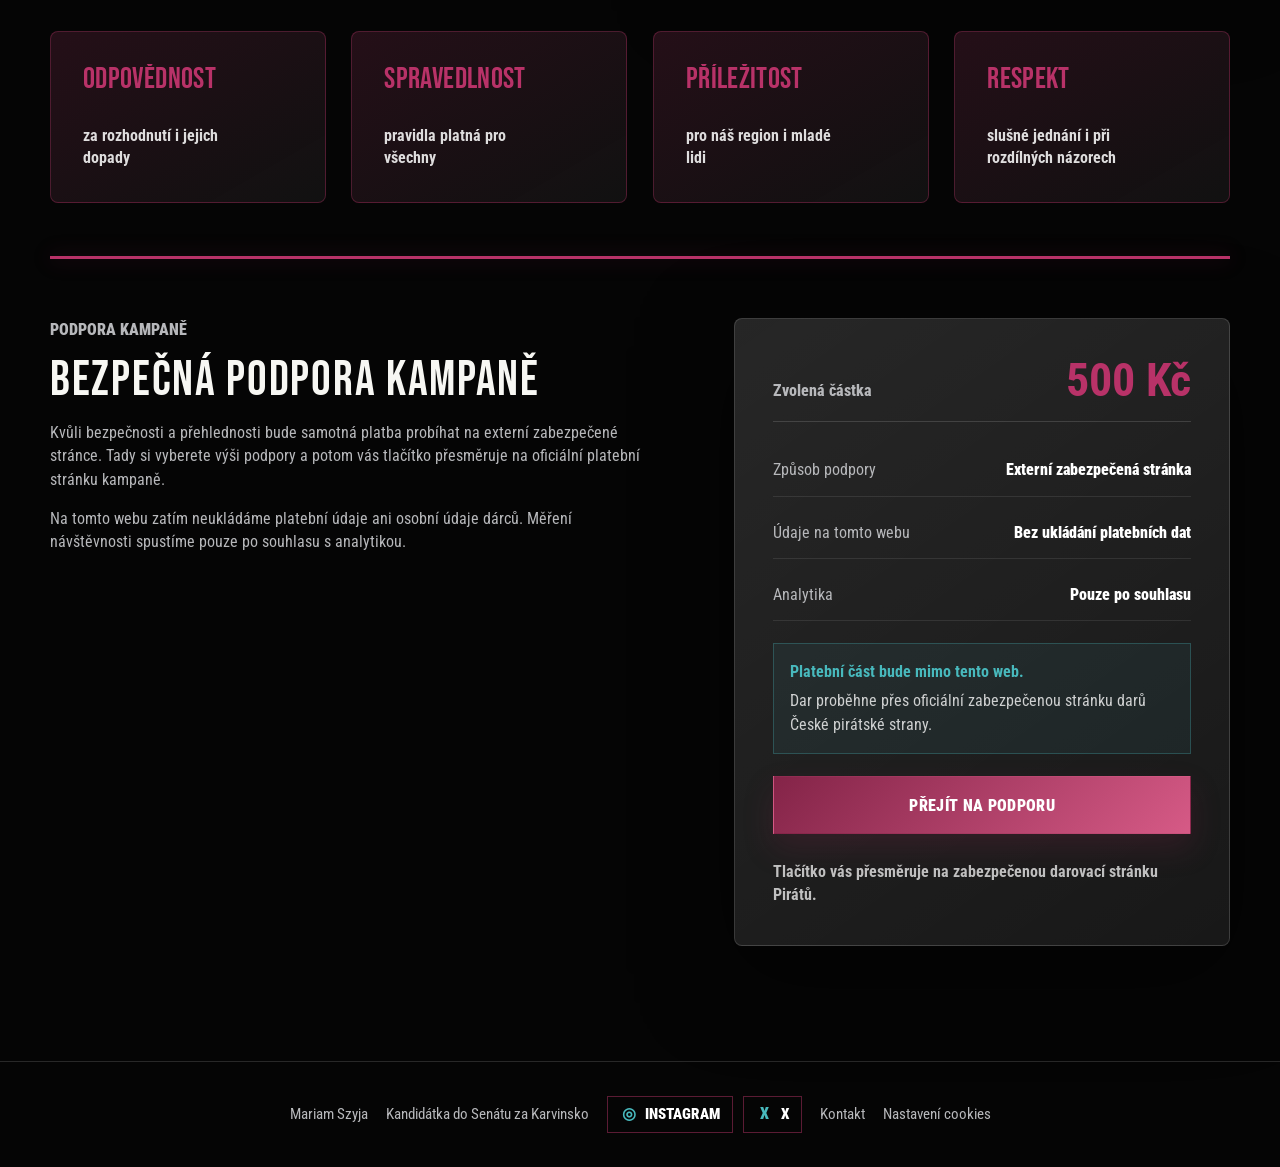
==== commit 226132f9: "Upgrade meeting calendar" ====
--- a/index.html
+++ b/index.html
@@ -17,7 +17,7 @@
       href="https://fonts.googleapis.com/css2?family=Bebas+Neue&family=Roboto+Condensed:wght@400;500;700;900&display=swap"
       rel="stylesheet"
     />
-    <link rel="stylesheet" href="styles.css?v=20260729-posun-fotek-2" />
+    <link rel="stylesheet" href="styles.css?v=20260827-calendar-upgrade" />
   </head>
   <body>
     <header class="site-header">
@@ -374,76 +374,76 @@
           </p>
         </div>
         <div class="meet-card">
-          <div class="meet-events" aria-label="Přehled termínů setkání">
-            <article class="meet-event">
-              <span>St 9. 9.</span>
-              <strong>Doubrava</strong>
-              <small>16:00-19:00</small>
-            </article>
-            <article class="meet-event">
-              <span>Ne 13. 9.</span>
-              <strong>Karviná</strong>
-              <small>čas doplníme</small>
-            </article>
-            <article class="meet-event">
-              <span>Po 14. 9.</span>
-              <strong>Horní Suchá</strong>
-              <small>16:00-19:00</small>
-            </article>
-            <article class="meet-event">
-              <span>St 16. 9.</span>
-              <strong>Petrovice u Karviné</strong>
-              <small>16:00-19:00</small>
-            </article>
-            <article class="meet-event">
-              <span>Pá 18. 9.</span>
-              <strong>Dětmarovice</strong>
-              <small>16:00-18:00</small>
-            </article>
-            <article class="meet-event">
-              <span>Po 21. 9.</span>
-              <strong>Albrechtice</strong>
-              <small>16:00-19:00</small>
-            </article>
-            <article class="meet-event">
-              <span>St 23. 9.</span>
-              <strong>Těrlicko</strong>
-              <small>16:00-20:00</small>
-            </article>
-            <article class="meet-event">
-              <span>St 30. 9.</span>
-              <strong>Stonava</strong>
-              <small>16:00-19:00</small>
-            </article>
-            <article class="meet-event">
-              <span>Po 5. 10.</span>
-              <strong>Orlová</strong>
-              <small>16:00-19:00</small>
-            </article>
-            <article class="meet-event">
-              <span>St 7. 10.</span>
-              <strong>Karviná</strong>
-              <small>16:00-19:00</small>
-            </article>
-          </div>
-          <p class="meet-note">
-            Přesné místo setkání doplníme ke každému termínu, jakmile bude potvrzené.
-            Kompletní kalendář si můžete otevřít nebo začít sledovat níže.
-          </p>
-          <div class="meet-actions">
+          <div class="meet-toolbar">
+            <span>Veřejný kalendář kampaně</span>
             <a
-              class="button secondary"
-              href="https://calendar.google.com/calendar/embed?src=b9faabfb291e29b54ca7de5a6951c136dfad33c0c7bee5c51d5f321ce93d0ef6%40group.calendar.google.com&amp;ctz=Europe%2FPrague"
-              target="_blank"
-              rel="noopener noreferrer"
-            >Otevřít kalendář</a>
-            <a
-              class="button primary"
               href="https://calendar.google.com/calendar/u/0/r?cid=b9faabfb291e29b54ca7de5a6951c136dfad33c0c7bee5c51d5f321ce93d0ef6%40group.calendar.google.com"
               target="_blank"
               rel="noopener noreferrer"
-            >Sledovat kalendář Mariam</a>
-          </div>
+            >Sledovat celý kalendář</a>
+          </div>
+          <div class="meet-events" aria-label="Přehled termínů setkání">
+            <div class="meet-month">Září 2026</div>
+            <article class="meet-event">
+              <div class="meet-date"><span>St</span><strong>9. 9.</strong></div>
+              <div class="meet-detail"><strong>Doubrava</strong><small>16:00-19:00</small></div>
+              <a class="meet-add" href="https://calendar.google.com/calendar/render?action=TEMPLATE&amp;text=Setk%C3%A1n%C3%AD%20s%20Mariam%20Szyja%20-%20Doubrava&amp;dates=20260909T160000/20260909T190000&amp;ctz=Europe/Prague&amp;details=P%C5%99ij%C4%8Fte%20si%20promluvit%20s%20Mariam%20Szyja." target="_blank" rel="noopener noreferrer">Přidat</a>
+            </article>
+            <article class="meet-event">
+              <div class="meet-date"><span>Ne</span><strong>13. 9.</strong></div>
+              <div class="meet-detail"><strong>Karviná</strong><small>čas doplníme</small></div>
+              <a class="meet-add" href="https://calendar.google.com/calendar/u/0/r?cid=b9faabfb291e29b54ca7de5a6951c136dfad33c0c7bee5c51d5f321ce93d0ef6%40group.calendar.google.com" target="_blank" rel="noopener noreferrer">Sledovat</a>
+            </article>
+            <article class="meet-event">
+              <div class="meet-date"><span>Po</span><strong>14. 9.</strong></div>
+              <div class="meet-detail"><strong>Horní Suchá</strong><small>16:00-19:00</small></div>
+              <a class="meet-add" href="https://calendar.google.com/calendar/render?action=TEMPLATE&amp;text=Setk%C3%A1n%C3%AD%20s%20Mariam%20Szyja%20-%20Horn%C3%AD%20Such%C3%A1&amp;dates=20260914T160000/20260914T190000&amp;ctz=Europe/Prague&amp;details=P%C5%99ij%C4%8Fte%20si%20promluvit%20s%20Mariam%20Szyja." target="_blank" rel="noopener noreferrer">Přidat</a>
+            </article>
+            <article class="meet-event">
+              <div class="meet-date"><span>St</span><strong>16. 9.</strong></div>
+              <div class="meet-detail"><strong>Petrovice u Karviné</strong><small>16:00-19:00</small></div>
+              <a class="meet-add" href="https://calendar.google.com/calendar/render?action=TEMPLATE&amp;text=Setk%C3%A1n%C3%AD%20s%20Mariam%20Szyja%20-%20Petrovice%20u%20Karvin%C3%A9&amp;dates=20260916T160000/20260916T190000&amp;ctz=Europe/Prague&amp;details=P%C5%99ij%C4%8Fte%20si%20promluvit%20s%20Mariam%20Szyja." target="_blank" rel="noopener noreferrer">Přidat</a>
+            </article>
+            <article class="meet-event">
+              <div class="meet-date"><span>Pá</span><strong>18. 9.</strong></div>
+              <div class="meet-detail"><strong>Dětmarovice</strong><small>16:00-18:00</small></div>
+              <a class="meet-add" href="https://calendar.google.com/calendar/render?action=TEMPLATE&amp;text=Setk%C3%A1n%C3%AD%20s%20Mariam%20Szyja%20-%20D%C4%9Btmarovice&amp;dates=20260918T160000/20260918T180000&amp;ctz=Europe/Prague&amp;details=P%C5%99ij%C4%8Fte%20si%20promluvit%20s%20Mariam%20Szyja." target="_blank" rel="noopener noreferrer">Přidat</a>
+            </article>
+            <article class="meet-event">
+              <div class="meet-date"><span>Po</span><strong>21. 9.</strong></div>
+              <div class="meet-detail">
+                <strong>Orlová debata</strong>
+                <small>17:00-20:00</small>
+                <em>Bývalý Důl Žofie, J. Fučík 5, Orlová</em>
+              </div>
+              <a class="meet-add" href="https://calendar.google.com/calendar/render?action=TEMPLATE&amp;text=Orlov%C3%A1%20debata%20s%20Mariam%20Szyja&amp;dates=20260921T170000/20260921T200000&amp;ctz=Europe/Prague&amp;location=B%C3%BDval%C3%BD%20D%C5%AFl%20%C5%BDofie%2C%20J.%20Fu%C4%8D%C3%ADk%205%2C%20735%2014%20Orlov%C3%A1-Orlov%C3%A1%204%2C%20%C4%8Cesko&amp;details=P%C5%99ij%C4%8Fte%20si%20promluvit%20s%20Mariam%20Szyja." target="_blank" rel="noopener noreferrer">Přidat</a>
+            </article>
+            <article class="meet-event">
+              <div class="meet-date"><span>St</span><strong>23. 9.</strong></div>
+              <div class="meet-detail"><strong>Těrlicko</strong><small>16:00-20:00</small></div>
+              <a class="meet-add" href="https://calendar.google.com/calendar/render?action=TEMPLATE&amp;text=Setk%C3%A1n%C3%AD%20s%20Mariam%20Szyja%20-%20T%C4%9Brlicko&amp;dates=20260923T160000/20260923T200000&amp;ctz=Europe/Prague&amp;details=P%C5%99ij%C4%8Fte%20si%20promluvit%20s%20Mariam%20Szyja." target="_blank" rel="noopener noreferrer">Přidat</a>
+            </article>
+            <article class="meet-event">
+              <div class="meet-date"><span>St</span><strong>30. 9.</strong></div>
+              <div class="meet-detail"><strong>Stonava</strong><small>16:00-19:00</small></div>
+              <a class="meet-add" href="https://calendar.google.com/calendar/render?action=TEMPLATE&amp;text=Setk%C3%A1n%C3%AD%20s%20Mariam%20Szyja%20-%20Stonava&amp;dates=20260930T160000/20260930T190000&amp;ctz=Europe/Prague&amp;details=P%C5%99ij%C4%8Fte%20si%20promluvit%20s%20Mariam%20Szyja." target="_blank" rel="noopener noreferrer">Přidat</a>
+            </article>
+            <div class="meet-month">Říjen 2026</div>
+            <article class="meet-event">
+              <div class="meet-date"><span>Po</span><strong>5. 10.</strong></div>
+              <div class="meet-detail"><strong>Orlová</strong><small>16:00-19:00</small></div>
+              <a class="meet-add" href="https://calendar.google.com/calendar/render?action=TEMPLATE&amp;text=Setk%C3%A1n%C3%AD%20s%20Mariam%20Szyja%20-%20Orlov%C3%A1&amp;dates=20261005T160000/20261005T190000&amp;ctz=Europe/Prague&amp;details=P%C5%99ij%C4%8Fte%20si%20promluvit%20s%20Mariam%20Szyja." target="_blank" rel="noopener noreferrer">Přidat</a>
+            </article>
+            <article class="meet-event">
+              <div class="meet-date"><span>St</span><strong>7. 10.</strong></div>
+              <div class="meet-detail"><strong>Karviná</strong><small>16:00-19:00</small></div>
+              <a class="meet-add" href="https://calendar.google.com/calendar/render?action=TEMPLATE&amp;text=Setk%C3%A1n%C3%AD%20s%20Mariam%20Szyja%20-%20Karvin%C3%A1&amp;dates=20261007T160000/20261007T190000&amp;ctz=Europe/Prague&amp;details=P%C5%99ij%C4%8Fte%20si%20promluvit%20s%20Mariam%20Szyja." target="_blank" rel="noopener noreferrer">Přidat</a>
+            </article>
+          </div>
+          <p class="meet-note">
+            Přesné místo setkání doplníme ke každému termínu, jakmile bude potvrzené.
+            Celý kalendář můžete začít sledovat jedním kliknutím.
+          </p>
         </div>
       </section>
 
--- a/styles.css
+++ b/styles.css
@@ -1143,13 +1143,14 @@
   display: grid;
   grid-template-columns: minmax(0, 0.8fr) minmax(440px, 1fr);
   gap: clamp(28px, 6vw, 78px);
-  align-items: stretch;
+  align-items: start;
 }
 
 .meet-copy {
   display: grid;
-  align-content: center;
+  align-content: start;
   gap: 16px;
+  padding-top: clamp(14px, 2vw, 26px);
 }
 
 .meet-copy h2 {
@@ -1167,7 +1168,7 @@
 
 .meet-card {
   display: grid;
-  gap: 12px;
+  gap: 16px;
   padding: clamp(22px, 4vw, 34px);
   border: 1px solid var(--line);
   border-radius: 8px;
@@ -1177,6 +1178,35 @@
   box-shadow: var(--shadow);
 }
 
+.meet-toolbar {
+  display: flex;
+  flex-wrap: wrap;
+  justify-content: space-between;
+  gap: 12px;
+  align-items: center;
+  padding-bottom: 14px;
+  border-bottom: 1px solid rgba(255, 255, 255, 0.12);
+  font-family: var(--font-ui);
+}
+
+.meet-toolbar span {
+  color: var(--cyan);
+  font-size: 0.88rem;
+  font-weight: 900;
+  text-transform: uppercase;
+}
+
+.meet-toolbar a {
+  color: var(--white);
+  font-size: 0.88rem;
+  font-weight: 900;
+  text-transform: uppercase;
+}
+
+.meet-toolbar a:hover {
+  color: var(--magenta-soft);
+}
+
 .meet-note {
   margin: 0;
   padding: 12px 14px;
@@ -1203,16 +1233,26 @@
 
 .meet-events {
   display: grid;
-  grid-template-columns: repeat(3, minmax(0, 1fr));
-  gap: 12px;
+  gap: 10px;
+}
+
+.meet-month {
+  grid-column: 1 / -1;
+  margin-top: 8px;
+  color: var(--cyan);
+  font-family: var(--font-ui);
+  font-size: 0.9rem;
+  font-weight: 900;
+  text-transform: uppercase;
 }
 
 .meet-event {
   display: grid;
-  align-content: center;
-  gap: 8px;
-  min-height: 128px;
-  padding: 18px 18px 16px;
+  grid-template-columns: minmax(86px, 0.22fr) minmax(0, 1fr) auto;
+  gap: 16px;
+  align-items: center;
+  min-height: 92px;
+  padding: 14px 16px;
   border: 1px solid rgba(184, 50, 104, 0.46);
   border-radius: 8px;
   background:
@@ -1220,28 +1260,81 @@
     rgba(0, 0, 0, 0.28);
 }
 
-.meet-event span {
+.meet-date {
+  display: grid;
+  gap: 2px;
+  align-content: center;
+  min-height: 64px;
+  padding-right: 14px;
+  border-right: 1px solid rgba(255, 255, 255, 0.1);
+}
+
+.meet-date span {
+  color: var(--cyan);
+  font-family: var(--font-ui);
+  font-size: 0.86rem;
+  font-weight: 900;
+  line-height: 1;
+  text-transform: uppercase;
+}
+
+.meet-date strong {
   color: var(--magenta-soft);
   font-family: var(--font-display);
-  font-size: clamp(1.75rem, 2.2vw, 2.35rem);
+  font-size: clamp(1.95rem, 2.5vw, 2.75rem);
+  font-weight: 400;
   line-height: 0.95;
   text-transform: uppercase;
 }
 
-.meet-event strong {
+.meet-detail {
+  display: grid;
+  gap: 5px;
+  min-width: 0;
+}
+
+.meet-detail strong {
   color: #fff;
   font-family: var(--font-ui);
-  font-size: 1.08rem;
+  font-size: clamp(1.05rem, 1.35vw, 1.22rem);
   font-weight: 900;
   line-height: 1.25;
 }
 
-.meet-event small {
+.meet-detail small {
   color: var(--cyan);
   font-family: var(--font-ui);
   font-size: 0.95rem;
   font-weight: 900;
   line-height: 1.1;
+}
+
+.meet-detail em {
+  color: rgba(255, 255, 255, 0.66);
+  font-family: var(--font-ui);
+  font-size: 0.92rem;
+  font-style: normal;
+  line-height: 1.35;
+}
+
+.meet-add {
+  display: inline-flex;
+  align-items: center;
+  justify-content: center;
+  min-height: 42px;
+  padding: 0 14px;
+  border: 1px solid rgba(72, 185, 189, 0.5);
+  color: var(--white);
+  font-family: var(--font-ui);
+  font-size: 0.82rem;
+  font-weight: 900;
+  text-transform: uppercase;
+  white-space: nowrap;
+}
+
+.meet-add:hover {
+  border-color: var(--magenta-soft);
+  background: rgba(184, 50, 104, 0.16);
 }
 
 .meet-card > article {
@@ -2081,7 +2174,7 @@
   }
 
   .meet-events {
-    grid-template-columns: repeat(2, minmax(0, 1fr));
+    grid-template-columns: 1fr;
   }
 
   .stats {
@@ -2270,6 +2363,21 @@
     grid-template-columns: 1fr;
   }
 
+  .meet-event {
+    grid-template-columns: 72px minmax(0, 1fr);
+    gap: 12px;
+  }
+
+  .meet-date {
+    min-height: 58px;
+    padding-right: 10px;
+  }
+
+  .meet-add {
+    grid-column: 1 / -1;
+    width: 100%;
+  }
+
   .month-row {
     grid-template-columns: repeat(2, 1fr);
   }
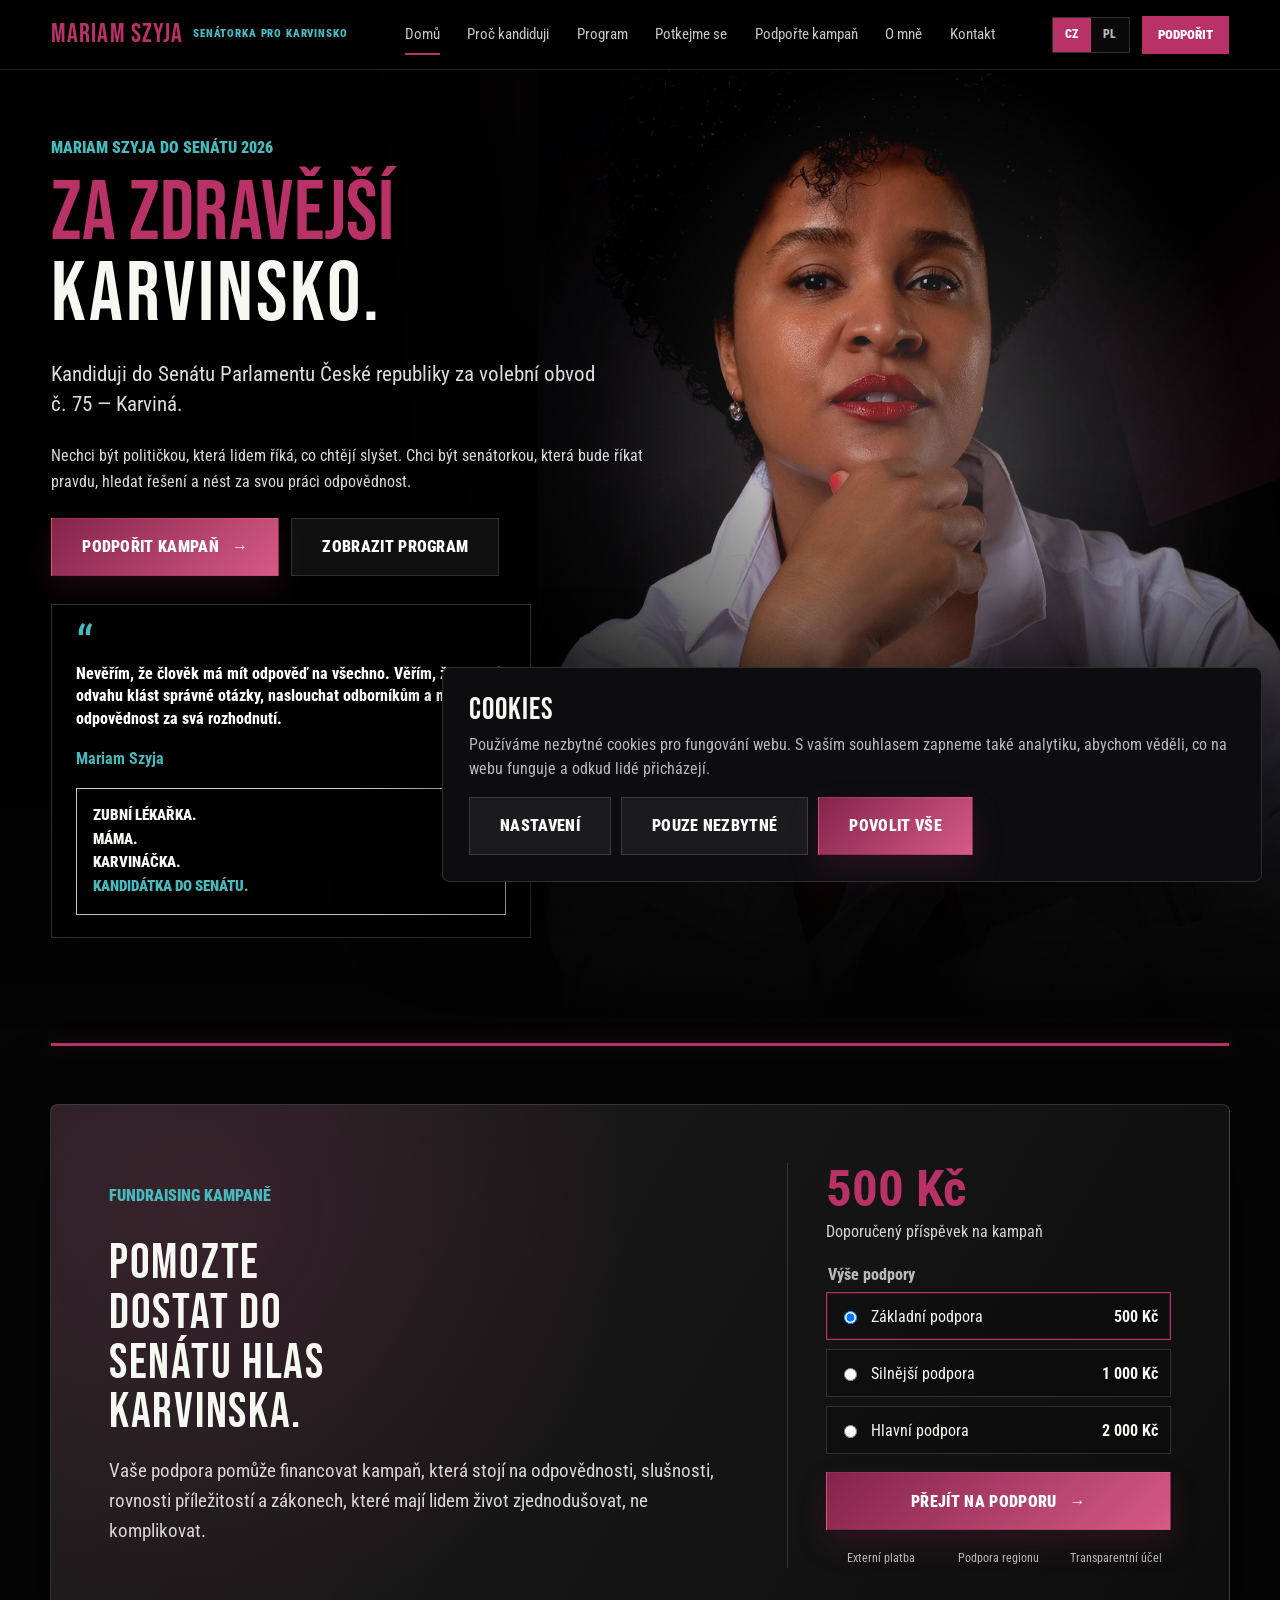
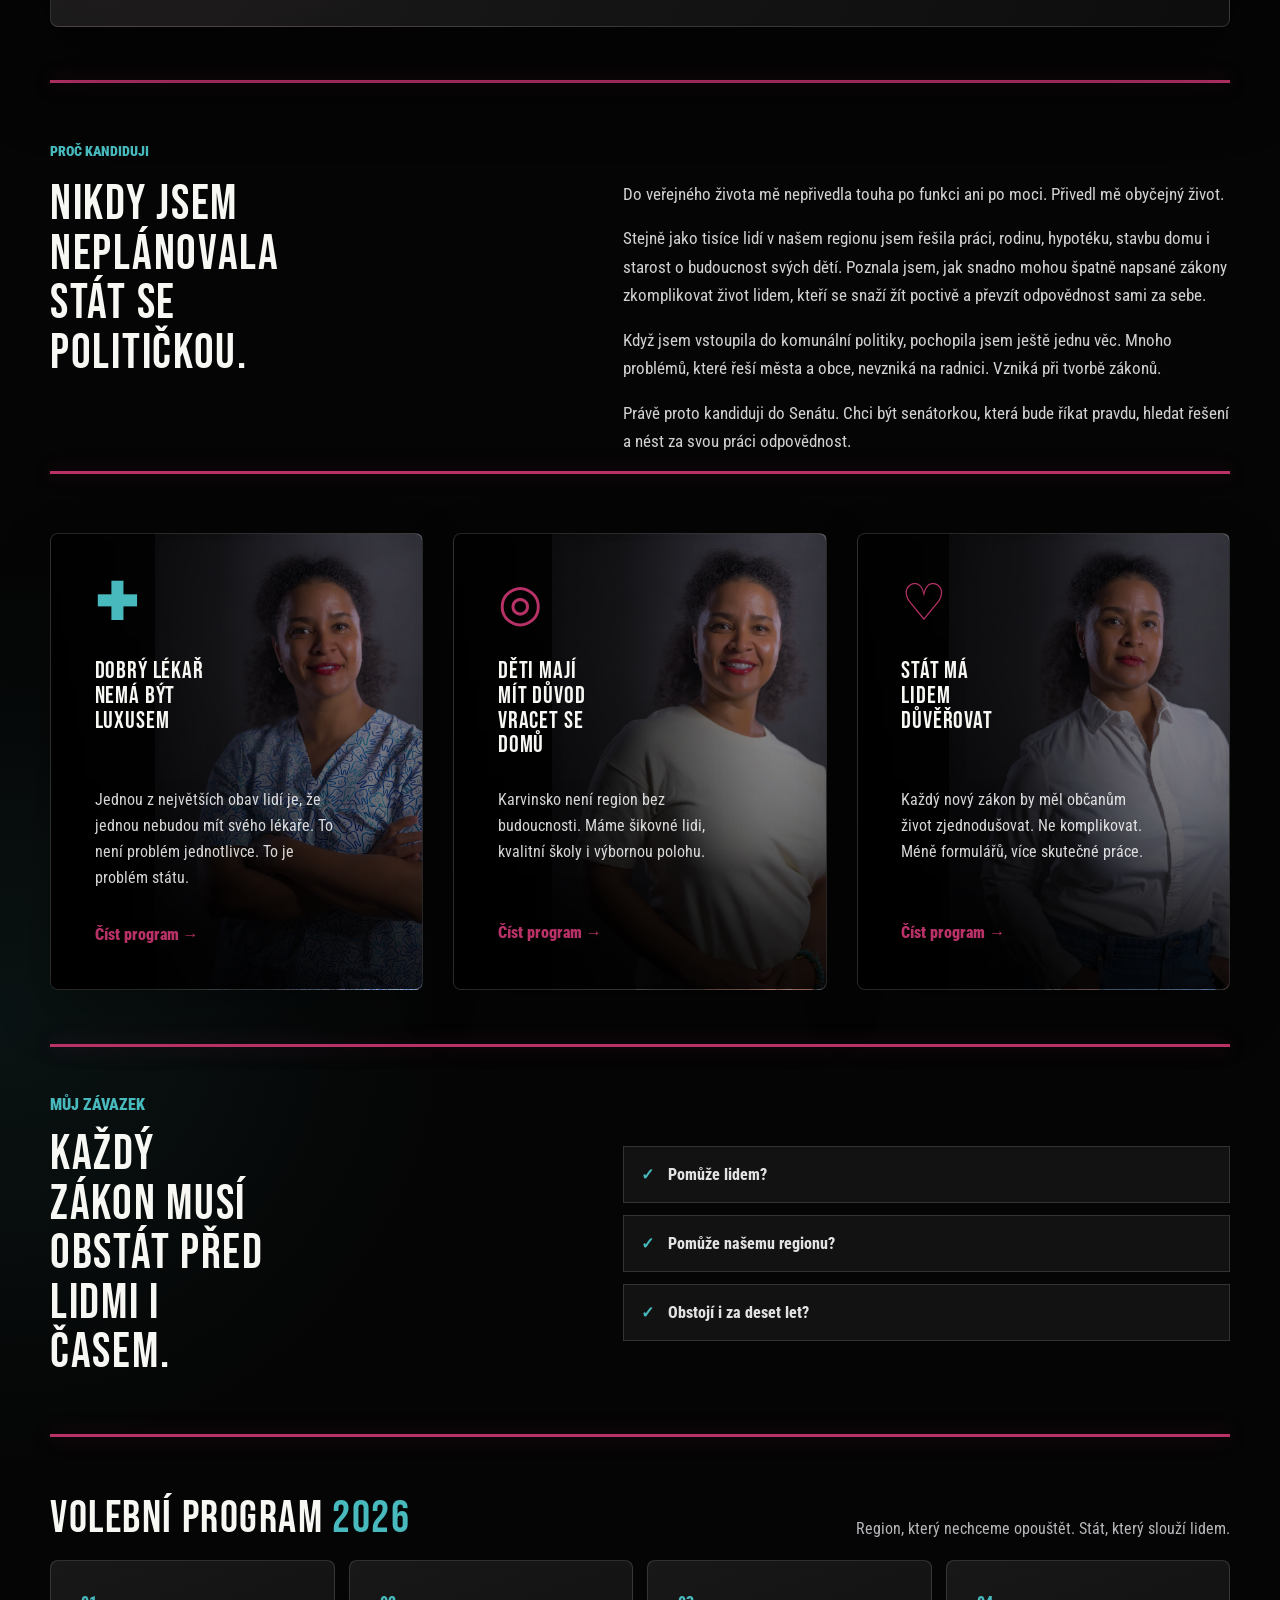
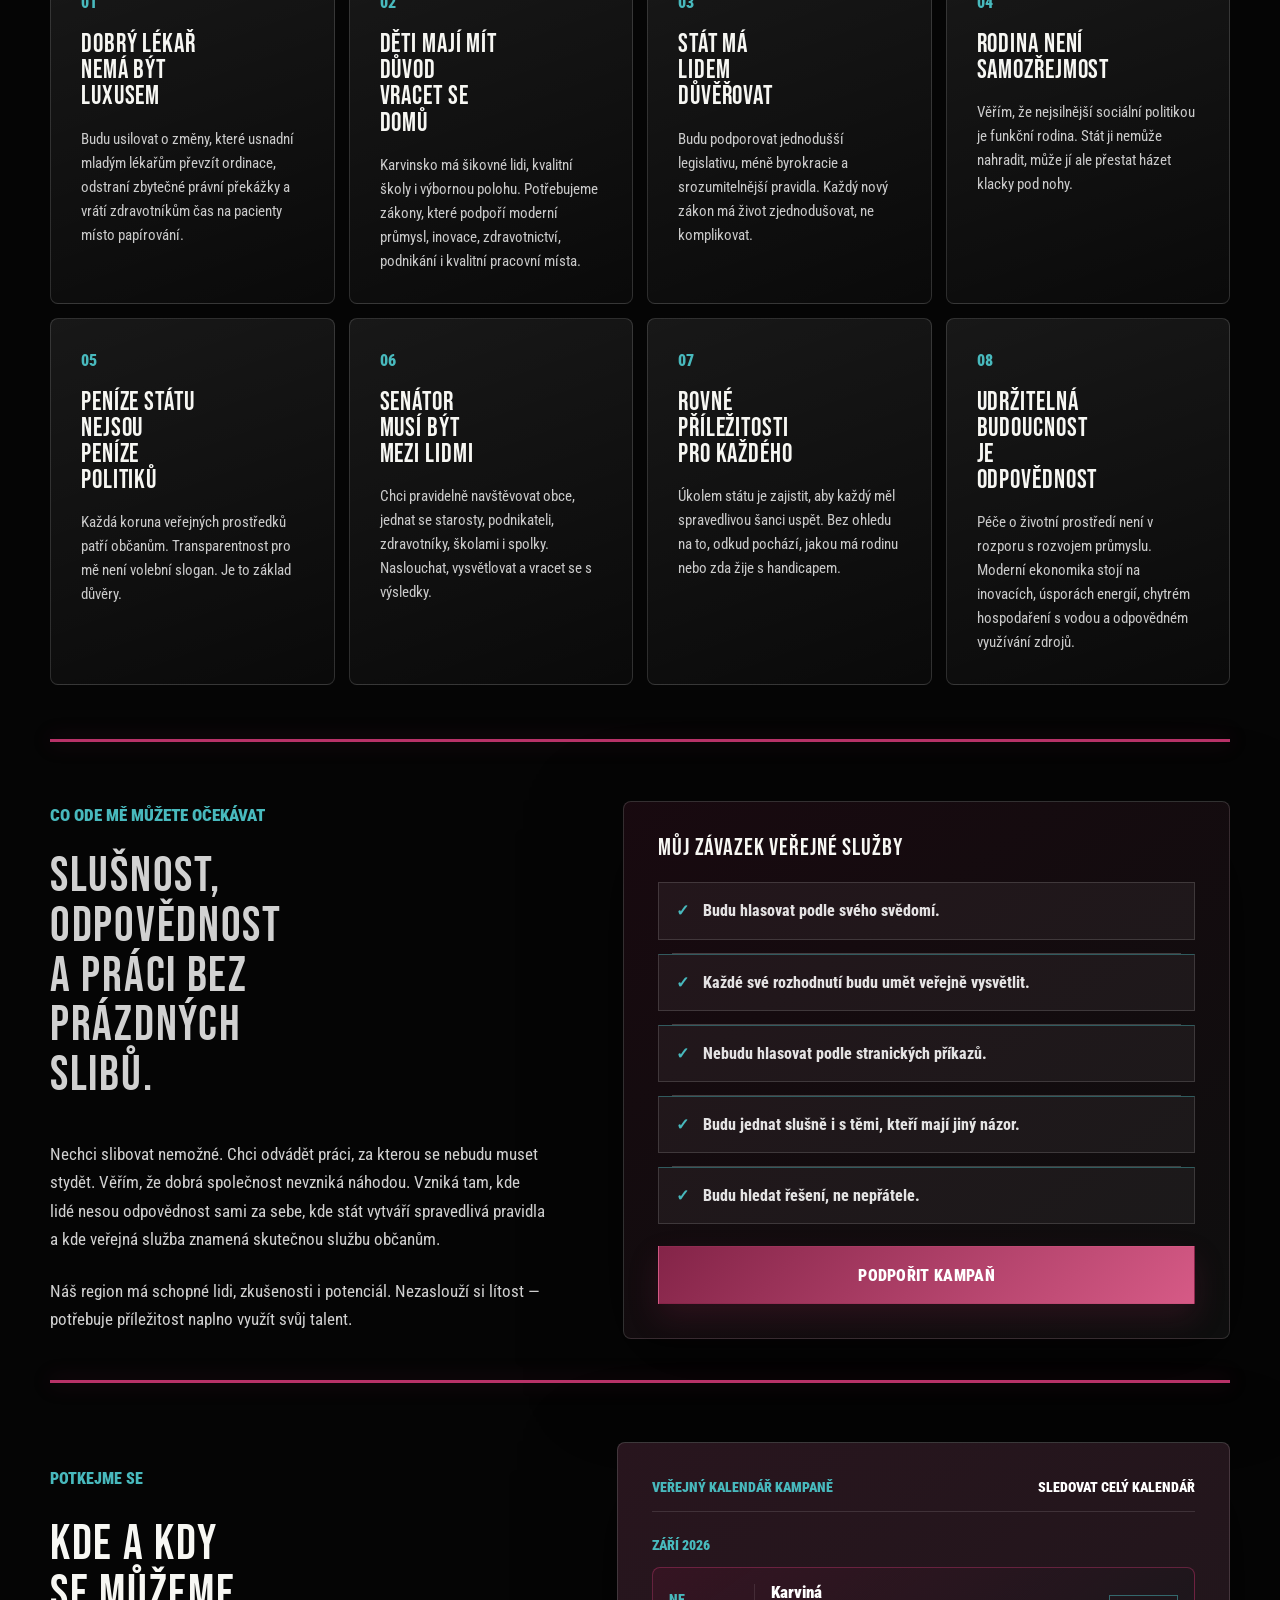
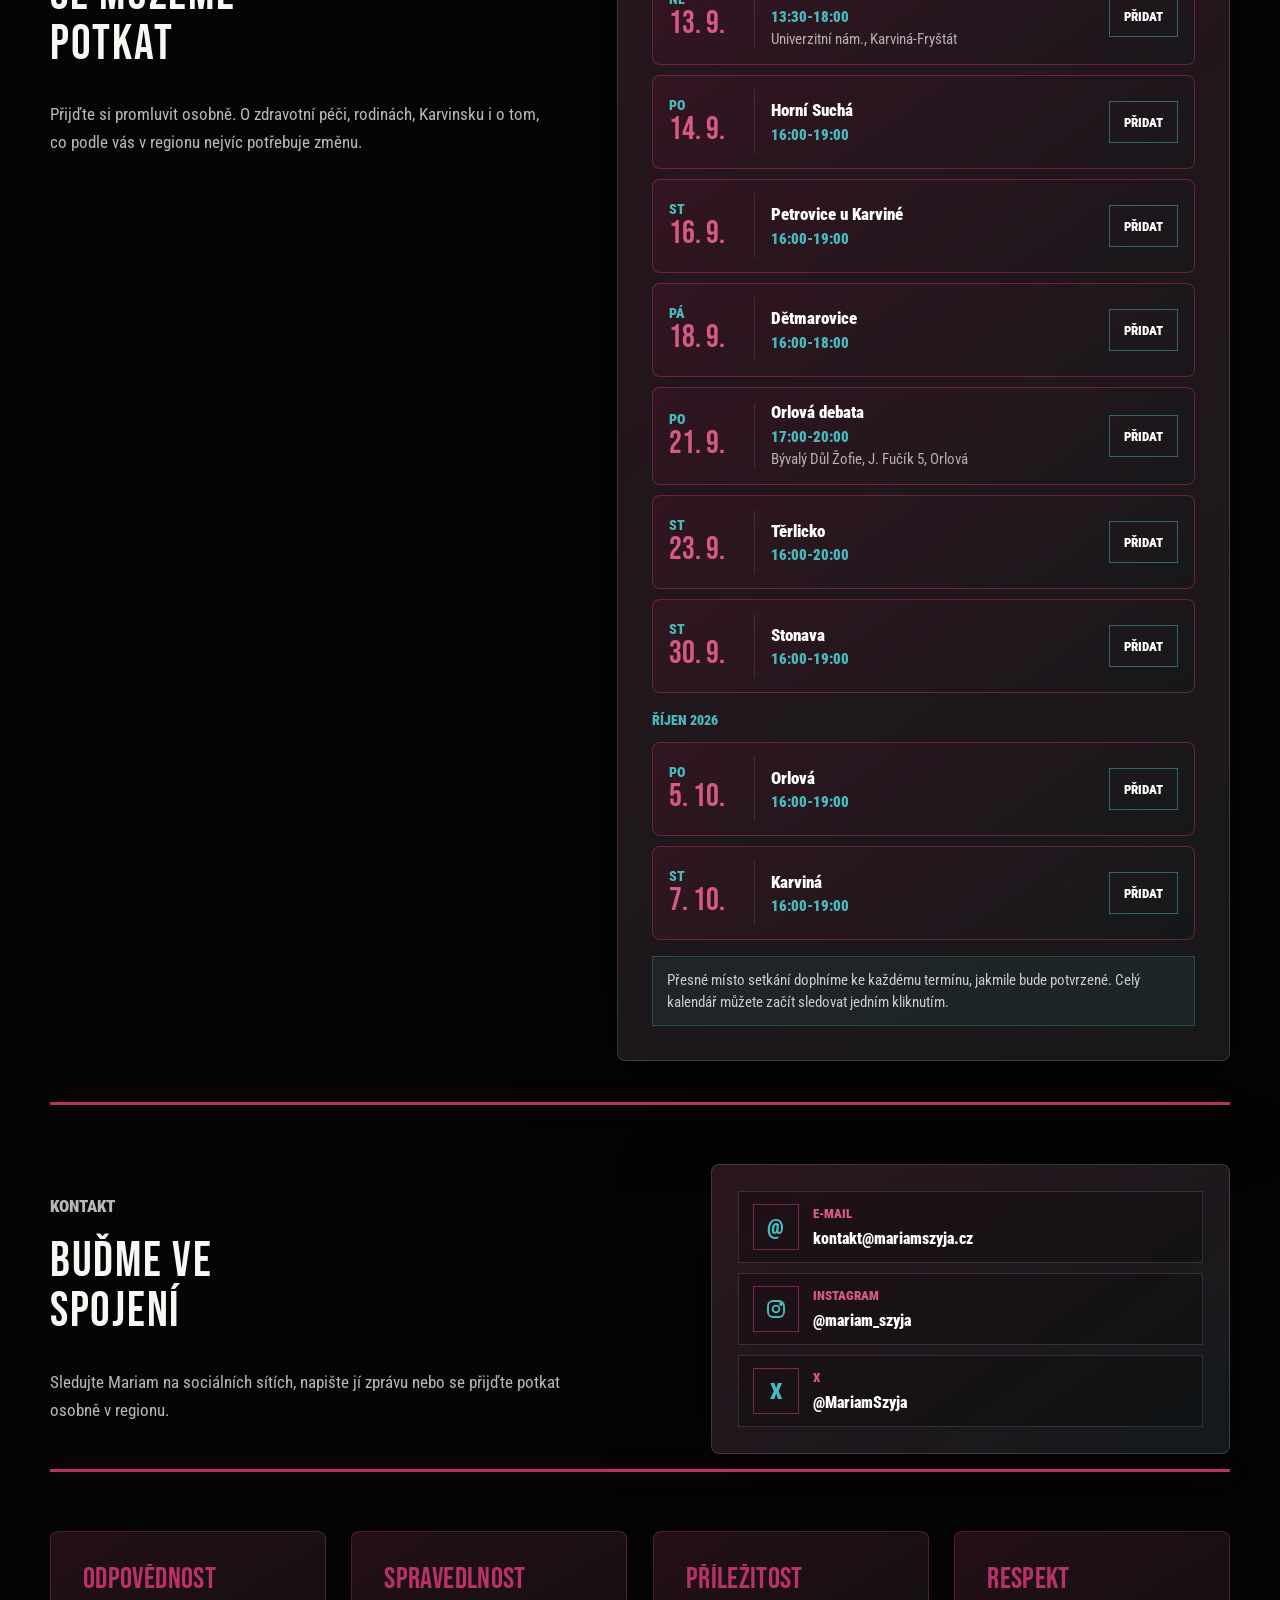
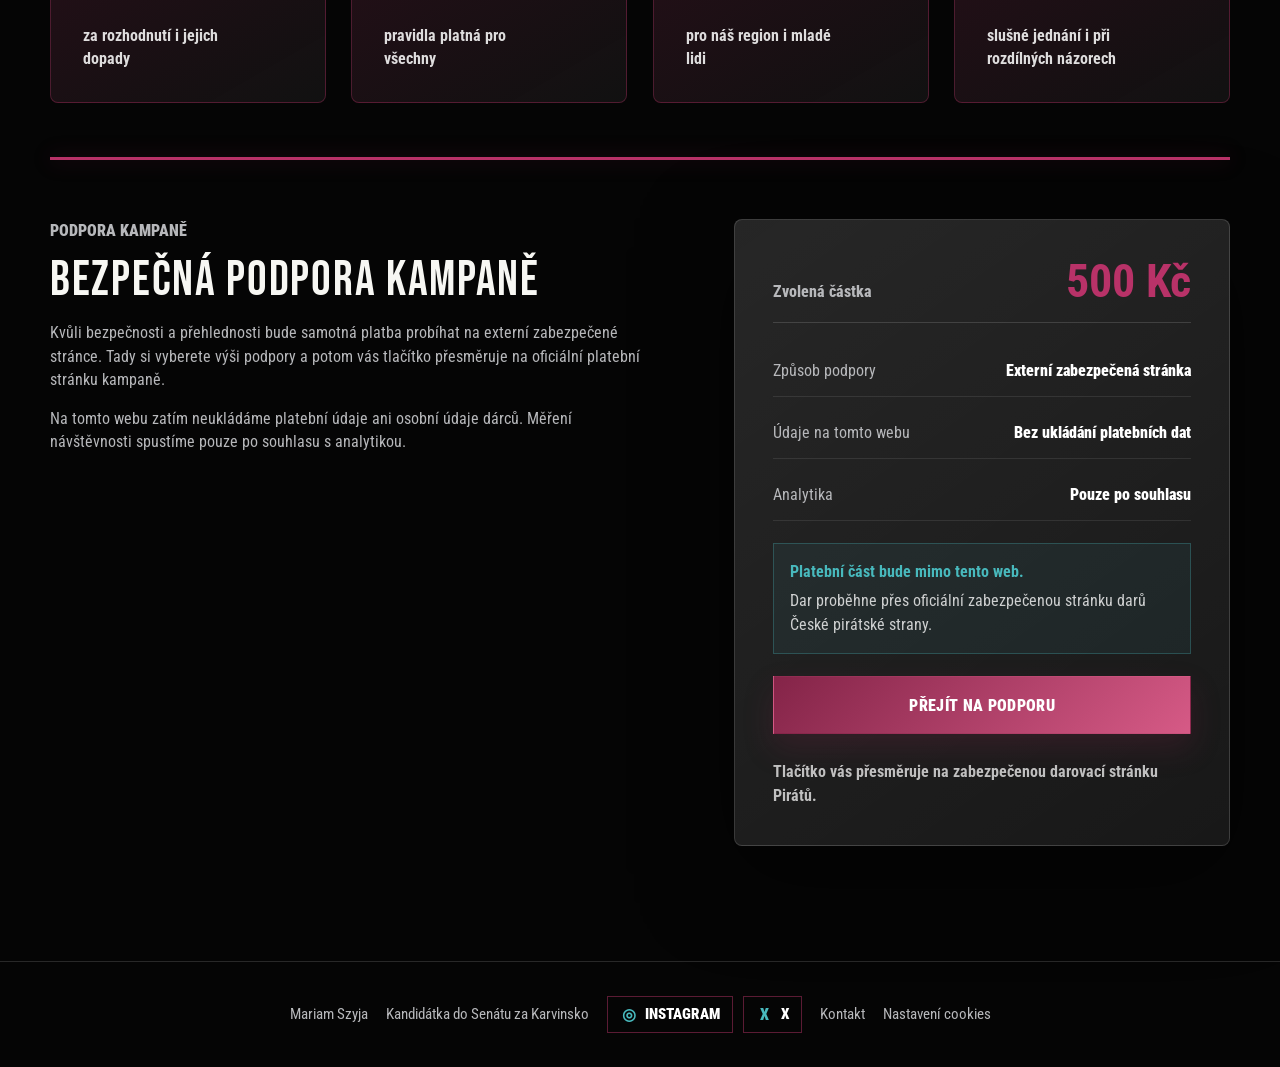
==== commit 34927bd4: "Update meeting locations" ====
--- a/index.html
+++ b/index.html
@@ -385,14 +385,13 @@
           <div class="meet-events" aria-label="Přehled termínů setkání">
             <div class="meet-month">Září 2026</div>
             <article class="meet-event">
-              <div class="meet-date"><span>St</span><strong>9. 9.</strong></div>
-              <div class="meet-detail"><strong>Doubrava</strong><small>16:00-19:00</small></div>
-              <a class="meet-add" href="https://calendar.google.com/calendar/render?action=TEMPLATE&amp;text=Setk%C3%A1n%C3%AD%20s%20Mariam%20Szyja%20-%20Doubrava&amp;dates=20260909T160000/20260909T190000&amp;ctz=Europe/Prague&amp;details=P%C5%99ij%C4%8Fte%20si%20promluvit%20s%20Mariam%20Szyja." target="_blank" rel="noopener noreferrer">Přidat</a>
-            </article>
-            <article class="meet-event">
               <div class="meet-date"><span>Ne</span><strong>13. 9.</strong></div>
-              <div class="meet-detail"><strong>Karviná</strong><small>čas doplníme</small></div>
-              <a class="meet-add" href="https://calendar.google.com/calendar/u/0/r?cid=b9faabfb291e29b54ca7de5a6951c136dfad33c0c7bee5c51d5f321ce93d0ef6%40group.calendar.google.com" target="_blank" rel="noopener noreferrer">Sledovat</a>
+              <div class="meet-detail">
+                <strong>Karviná</strong>
+                <small>13:30-18:00</small>
+                <em>Univerzitní nám., Karviná-Fryštát</em>
+              </div>
+              <a class="meet-add" href="https://calendar.google.com/calendar/render?action=TEMPLATE&amp;text=Setk%C3%A1n%C3%AD%20s%20Mariam%20Szyja%20-%20Karvin%C3%A1&amp;dates=20260913T133000/20260913T180000&amp;ctz=Europe/Prague&amp;location=Univerzitn%C3%AD%20n%C3%A1m.%2C%20733%2001%20Karvin%C3%A1-Fry%C5%A1t%C3%A1t&amp;details=P%C5%99ij%C4%8Fte%20si%20promluvit%20s%20Mariam%20Szyja." target="_blank" rel="noopener noreferrer">Přidat</a>
             </article>
             <article class="meet-event">
               <div class="meet-date"><span>Po</span><strong>14. 9.</strong></div>
